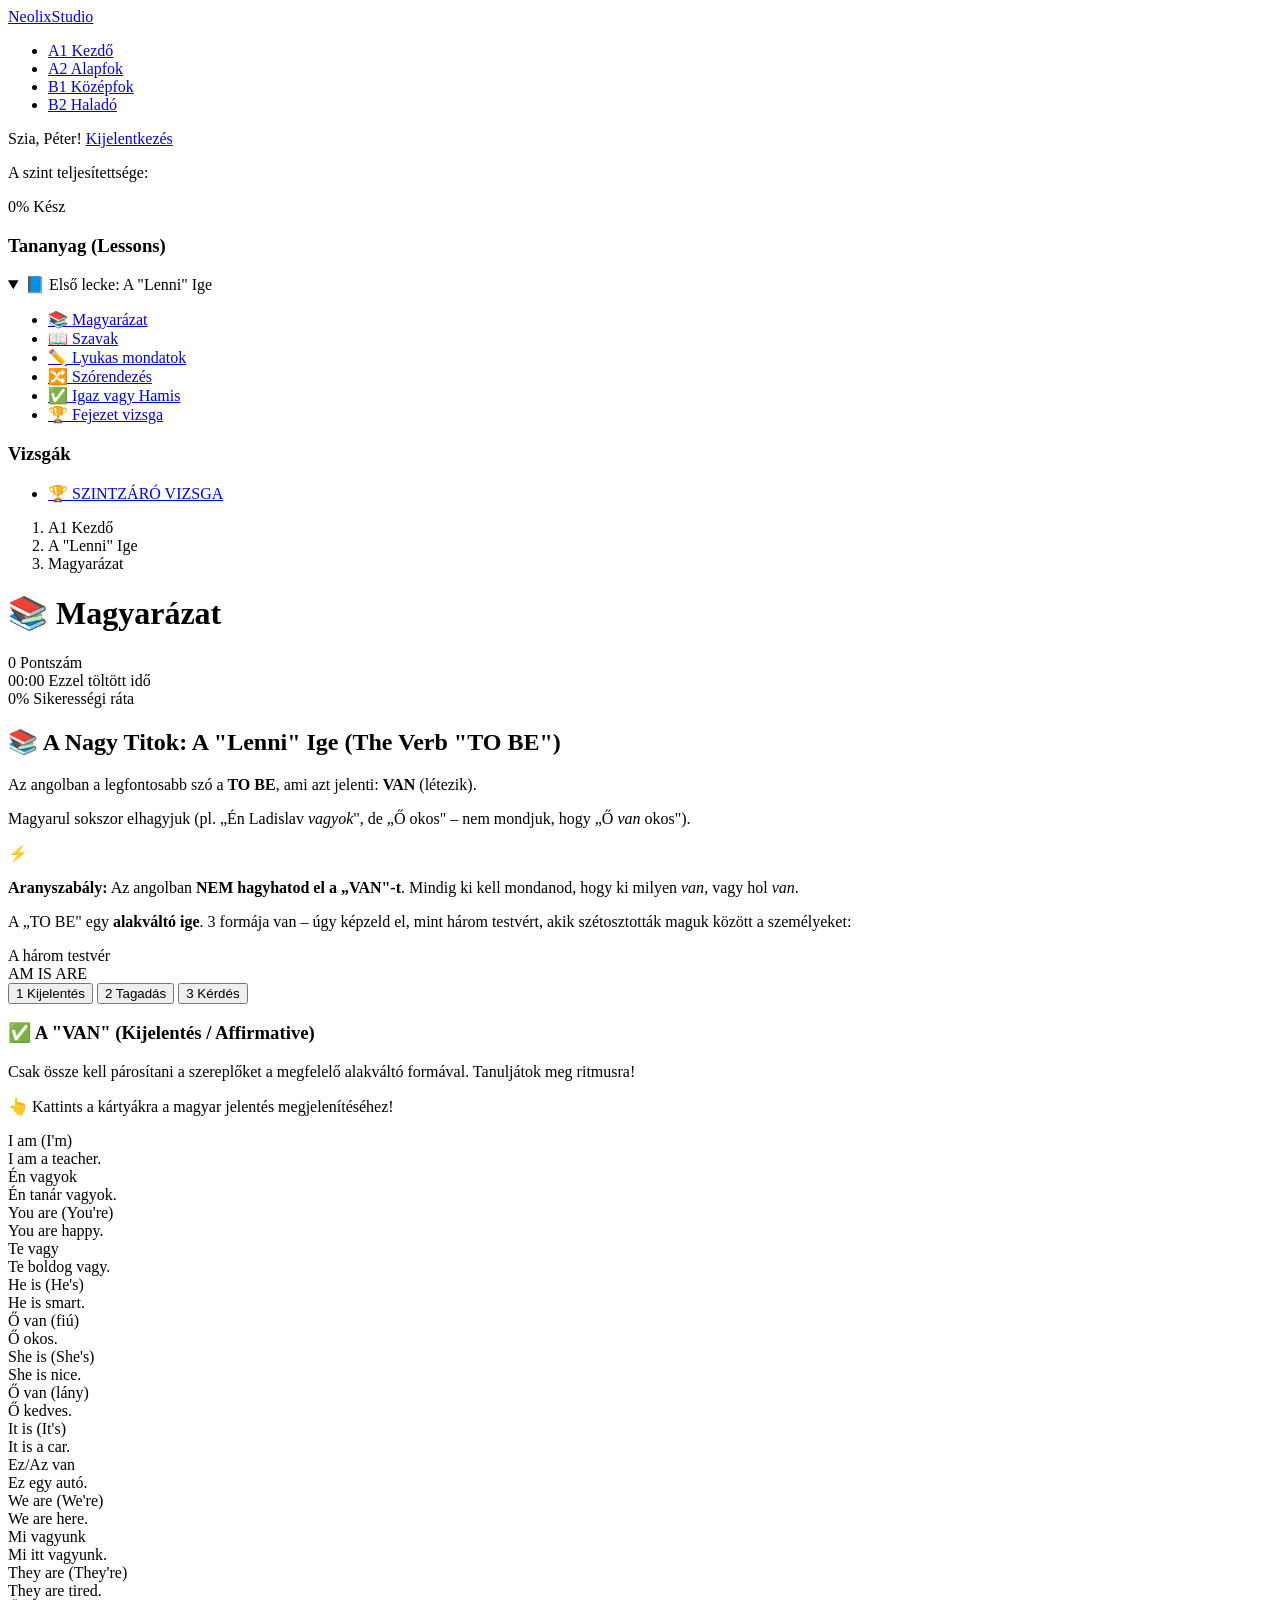
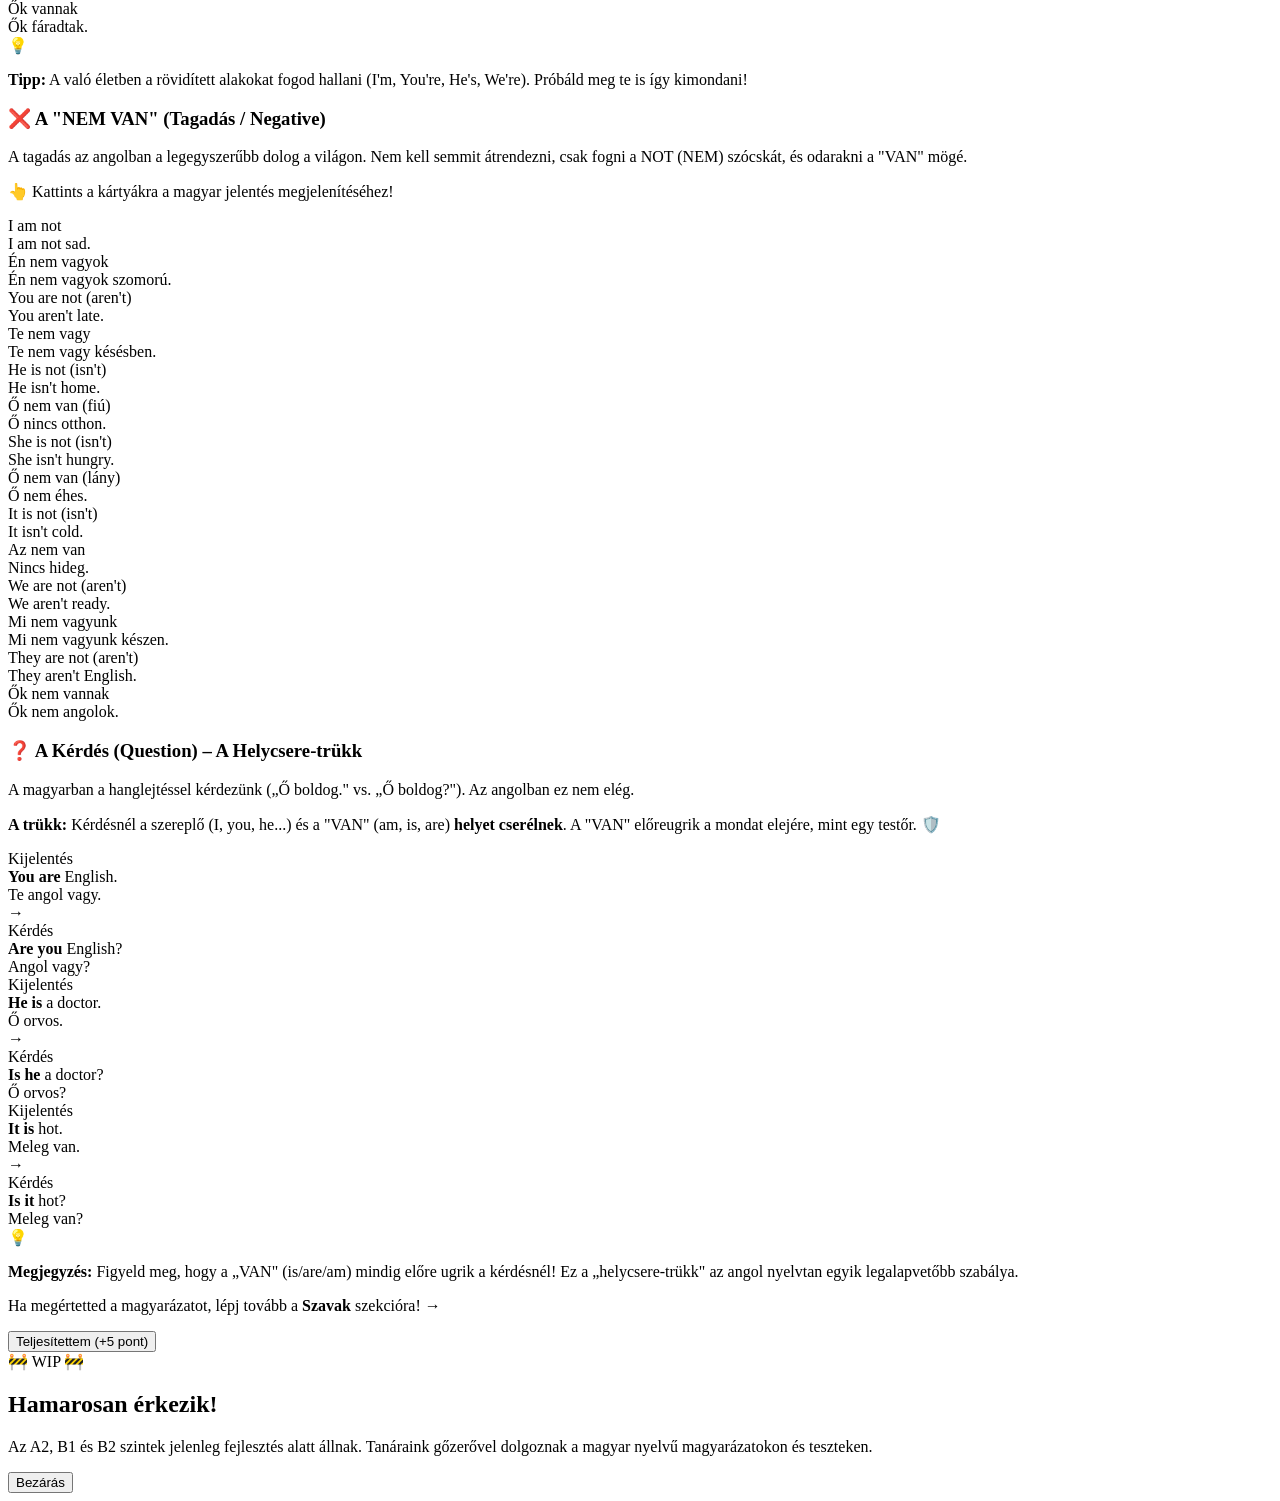
==== dashboard.html @ 7765092d "feat: decouple exercises to JSON files, update word order sentences, and add punctuation-resilient g" ====
<!DOCTYPE html>
<html lang="hu">
<head>
    <meta charset="UTF-8">
    <meta name="viewport" content="width=device-width, initial-scale=1.0">
    <title>Tanuló Felület - Online Angol Iskola</title>
    <link rel="stylesheet" href="css/main.css?v=1.0.4">
    <link rel="stylesheet" href="css/dashboard.css?v=1.0.4">
</head>
<body>

    <!-- 1. GLOBAL STATIC HORIZONTAL TOP NAVBAR -->
    <header class="site-header">
        <div class="header-container">
            <a href="index.html" class="logo" aria-label="Vissza a főoldalra">
                <span class="logo-text">NeolixStudio</span>
            </a>
            
            <nav class="main-nav" aria-label="Szintválasztó navigáció">
                <ul class="nav-list">
                    <li><a href="#" class="nav-link" id="nav-a1">A1 Kezdő</a></li>
                    <li><a href="#" class="nav-link" id="nav-a2">A2 Alapfok</a></li>
                    <li><a href="#" class="nav-link" id="nav-b1">B1 Középfok</a></li>
                    <li><a href="#" class="nav-link" id="nav-b2">B2 Haladó</a></li>
                </ul>
            </nav>

            <div class="header-actions">
                <span class="user-welcome">Szia, Péter!</span>
                <a href="index.html" class="btn btn-logout">Kijelentkezés</a>
            </div>
        </div>
    </header>

    <!-- 2. MAIN LAYOUT GRID FRAMEWORK -->
    <div class="dashboard-container">
        
        <!-- A. SIDE PANEL COLUMN -->
        <aside class="dashboard-sidebar" aria-label="Tananyag menü">
            
            <!-- Live Progress Widget Container -->
            <div class="sidebar-progress-card">
                <p class="progress-label">A szint teljesítettsége:</p>
                <div class="progress-bar-container">
                    <div class="progress-bar-fill" style="width: 0%;"></div>
                </div>
                <span class="progress-percentage">0% Kész</span>
            </div>

            <!-- Navigation Links Wrapper -->
            <nav class="sidebar-nav">
                <!-- Group 1: Course Accordion -->
                <div class="nav-group">
                    <h3 class="group-title">Tananyag (Lessons)</h3>
                    
                    <!-- Accordion Course Item using native <details> -->
                    <details class="course-accordion" data-level="A1" data-section="ToBe" open>
                        <summary class="course-accordion-header">
                            <span class="accordion-icon">📘</span>
                            <span class="accordion-title">Első lecke: A "Lenni" Ige</span>
                            <span class="accordion-chevron"></span>
                        </summary>
                        <ul class="subsection-list">
                            <li>
                                <a href="#" class="subsection-link active" data-subsection="explanation">
                                    <span class="subsection-icon">📚</span> Magyarázat
                                </a>
                            </li>
                            <li>
                                <a href="#" class="subsection-link" data-subsection="words">
                                    <span class="subsection-icon">📖</span> Szavak
                                </a>
                            </li>
                            <li>
                                <a href="#" class="subsection-link" data-subsection="fillBlanks">
                                    <span class="subsection-icon">✏️</span> Lyukas mondatok
                                </a>
                            </li>
                            <li>
                                <a href="#" class="subsection-link" data-subsection="wordOrder">
                                    <span class="subsection-icon">🔀</span> Szórendezés
                                </a>
                            </li>
                            <li>
                                <a href="#" class="subsection-link" data-subsection="trueFalse">
                                    <span class="subsection-icon">✅</span> Igaz vagy Hamis
                                </a>
                            </li>
                            <li>
                                <a href="#" class="subsection-link subsection-exam" data-subsection="sectionExam">
                                    <span class="subsection-icon">🏆</span> Fejezet vizsga
                                </a>
                            </li>
                        </ul>
                    </details>
                </div>

                <!-- Group 2: Final Evaluations -->
                <div class="nav-group exam-group">
                    <h3 class="group-title">Vizsgák</h3>
                    <ul>
                        <li>
                            <a href="#" class="sidebar-link final-exam-link">
                                <span class="status-icon">🏆</span> SZINTZÁRÓ VIZSGA
                            </a>
                        </li>
                    </ul>
                </div>
            </nav>
        </aside>

        <!-- B. MAIN DISPLAY VIEWPORT -->
        <main class="dashboard-content">
            
            <!-- Tracking Breadcrumb Navigation -->
            <header class="content-context-header">
                <nav aria-label="Breadcrumb">
                    <ol class="breadcrumb-list">
                        <li>A1 Kezdő</li>
                        <li>Nyelvtan</li>
                        <li aria-current="page">Verb To Be</li>
                    </ol>
                </nav>
                <h1 class="current-topic-title">Töltés...</h1>
            </header>

            <!-- Metrics Counter Strip -->
            <section class="metrics-grid" aria-label="Statisztikák">
                <div class="metric-card">
                    <span class="metric-value" id="points-counter">0</span>
                    <span class="metric-title">Pontszám</span>
                </div>
                <div class="metric-card">
                    <span class="metric-value">00:00</span>
                    <span class="metric-title">Ezzel töltött idő</span>
                </div>
                <div class="metric-card">
                    <span class="metric-value">0%</span>
                    <span class="metric-title">Sikerességi ráta</span>
                </div>
            </section>

            <!-- DYNAMIC TARGET CONTAINER (Where Javascript drops lessons/quizzes) -->
            <section class="workspace-area" id="workspace">
                <!-- Javascript will wipe this completely out and load content dynamically -->
            </section>

        </main>
    </div>

    <!-- ANIMATED WIP MODAL OVERLAY BOX FOR DASHBOARD -->
    <div id="wip-modal" class="modal-overlay" aria-hidden="true">
        <div class="modal-content glass-panel">
            <div class="wip-badge">🚧 WIP 🚧</div>
            <h2>Hamarosan érkezik!</h2>
            <p>Az A2, B1 és B2 szintek jelenleg fejlesztés alatt állnak. Tanáraink gőzerővel dolgoznak a magyar nyelvű magyarázatokon és teszteken.</p>
            <button id="close-wip-btn" class="btn-close-modal">Bezárás</button>
        </div>
    </div>

    <!-- Script assets -->
    <script src="js/data.js?v=1.0.4"></script>
    <script src="js/dashboard.js?v=1.0.4"></script>
</body>
</html>
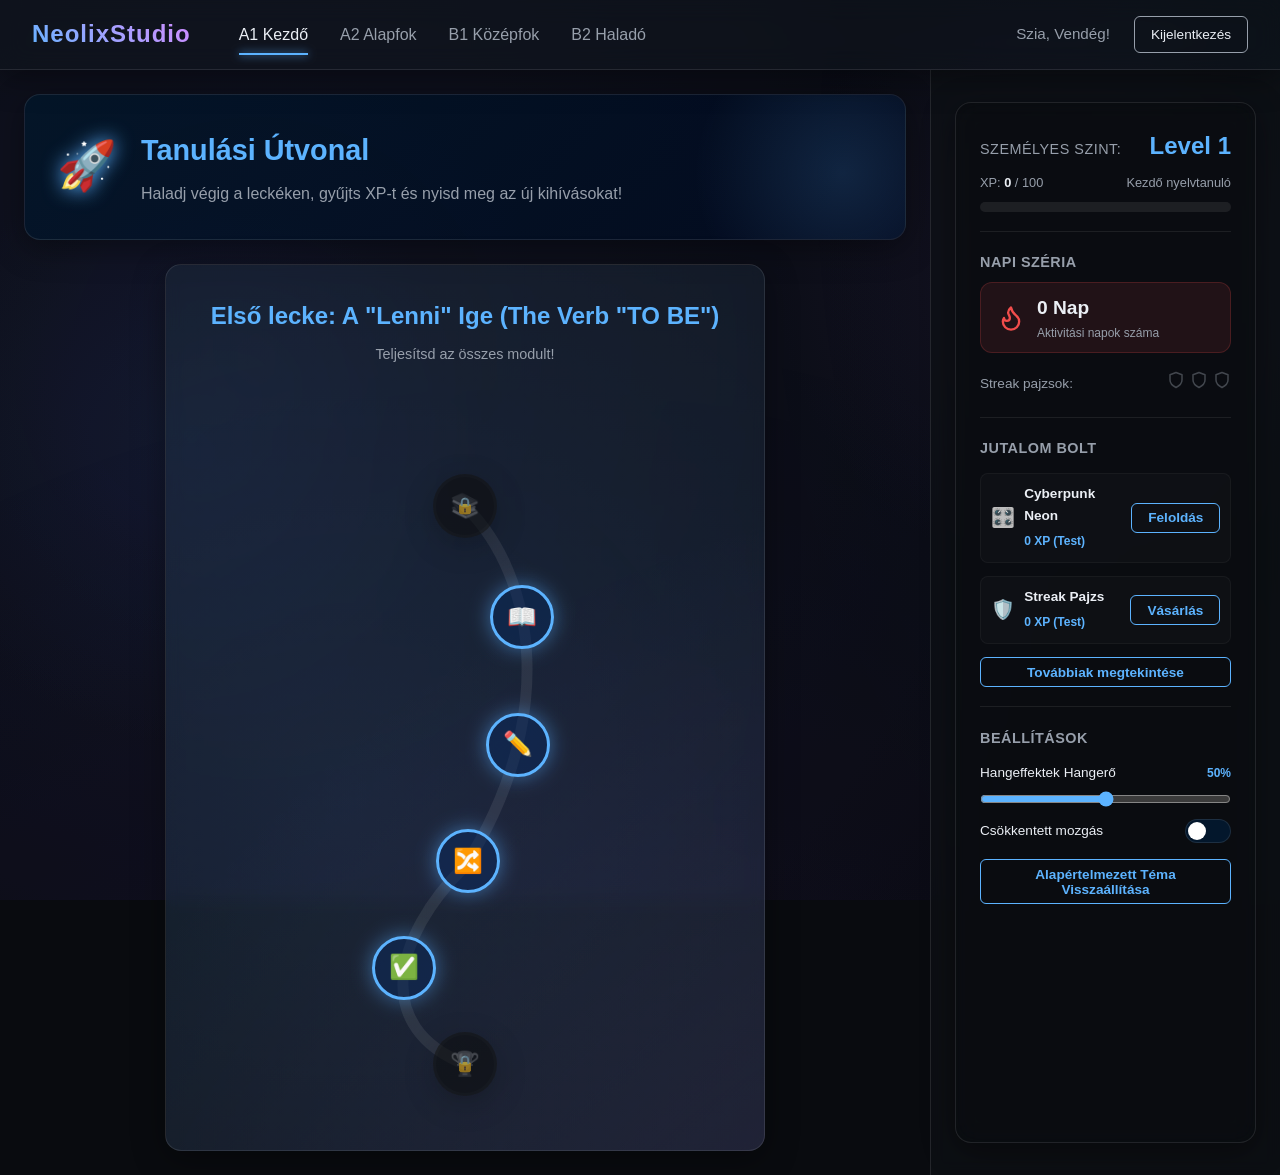
==== commit 21644da4: "feat: Add Lesson 2 ToHave data, improve dynamic exam logic and fix bugs" ====
--- a/dashboard.html
+++ b/dashboard.html
@@ -4,8 +4,8 @@
     <meta charset="UTF-8">
     <meta name="viewport" content="width=device-width, initial-scale=1.0">
     <title>Tanuló Felület - Online Angol Iskola</title>
-    <link rel="stylesheet" href="css/main.css?v=1.0.4">
-    <link rel="stylesheet" href="css/dashboard.css?v=1.0.4">
+    <link rel="stylesheet" href="css/main.css?v=1.0.9">
+    <link rel="stylesheet" href="css/dashboard.css?v=1.0.9">
 </head>
 <body>
 
@@ -16,18 +16,28 @@
                 <span class="logo-text">NeolixStudio</span>
             </a>
             
-            <nav class="main-nav" aria-label="Szintválasztó navigáció">
-                <ul class="nav-list">
-                    <li><a href="#" class="nav-link" id="nav-a1">A1 Kezdő</a></li>
-                    <li><a href="#" class="nav-link" id="nav-a2">A2 Alapfok</a></li>
-                    <li><a href="#" class="nav-link" id="nav-b1">B1 Középfok</a></li>
-                    <li><a href="#" class="nav-link" id="nav-b2">B2 Haladó</a></li>
-                </ul>
-            </nav>
-
-            <div class="header-actions">
-                <span class="user-welcome">Szia, Péter!</span>
-                <a href="index.html" class="btn btn-logout">Kijelentkezés</a>
+            <!-- Hamburger Menu Toggle -->
+            <button class="mobile-menu-toggle" id="mobile-menu-toggle" aria-label="Menü megnyitása" aria-expanded="false">
+                <span class="hamburger-line"></span>
+                <span class="hamburger-line"></span>
+                <span class="hamburger-line"></span>
+            </button>
+
+            <!-- Nav Drawer Wrapper -->
+            <div class="nav-drawer" id="nav-drawer">
+                <nav class="main-nav" aria-label="Szintválasztó navigáció">
+                    <ul class="nav-list">
+                        <li><a href="#" class="nav-link" id="nav-a1">A1 Kezdő</a></li>
+                        <li><a href="#" class="nav-link" id="nav-a2">A2 Alapfok</a></li>
+                        <li><a href="#" class="nav-link" id="nav-b1">B1 Középfok</a></li>
+                        <li><a href="#" class="nav-link" id="nav-b2">B2 Haladó</a></li>
+                    </ul>
+                </nav>
+
+                <div class="header-actions">
+                    <span class="user-welcome" id="user-profile-btn" role="button" tabindex="0" title="Profil megtekintése">Szia, Vendég!</span>
+                    <a href="index.html" class="btn btn-logout">Kijelentkezés</a>
+                </div>
             </div>
         </div>
     </header>
@@ -35,83 +45,49 @@
     <!-- 2. MAIN LAYOUT GRID FRAMEWORK -->
     <div class="dashboard-container">
         
-        <!-- A. SIDE PANEL COLUMN -->
-        <aside class="dashboard-sidebar" aria-label="Tananyag menü">
-            
-            <!-- Live Progress Widget Container -->
-            <div class="sidebar-progress-card">
-                <p class="progress-label">A szint teljesítettsége:</p>
-                <div class="progress-bar-container">
-                    <div class="progress-bar-fill" style="width: 0%;"></div>
-                </div>
-                <span class="progress-percentage">0% Kész</span>
-            </div>
-
-            <!-- Navigation Links Wrapper -->
-            <nav class="sidebar-nav">
-                <!-- Group 1: Course Accordion -->
-                <div class="nav-group">
-                    <h3 class="group-title">Tananyag (Lessons)</h3>
-                    
-                    <!-- Accordion Course Item using native <details> -->
-                    <details class="course-accordion" data-level="A1" data-section="ToBe" open>
-                        <summary class="course-accordion-header">
-                            <span class="accordion-icon">📘</span>
-                            <span class="accordion-title">Első lecke: A "Lenni" Ige</span>
-                            <span class="accordion-chevron"></span>
-                        </summary>
-                        <ul class="subsection-list">
-                            <li>
-                                <a href="#" class="subsection-link active" data-subsection="explanation">
-                                    <span class="subsection-icon">📚</span> Magyarázat
-                                </a>
-                            </li>
-                            <li>
-                                <a href="#" class="subsection-link" data-subsection="words">
-                                    <span class="subsection-icon">📖</span> Szavak
-                                </a>
-                            </li>
-                            <li>
-                                <a href="#" class="subsection-link" data-subsection="fillBlanks">
-                                    <span class="subsection-icon">✏️</span> Lyukas mondatok
-                                </a>
-                            </li>
-                            <li>
-                                <a href="#" class="subsection-link" data-subsection="wordOrder">
-                                    <span class="subsection-icon">🔀</span> Szórendezés
-                                </a>
-                            </li>
-                            <li>
-                                <a href="#" class="subsection-link" data-subsection="trueFalse">
-                                    <span class="subsection-icon">✅</span> Igaz vagy Hamis
-                                </a>
-                            </li>
-                            <li>
-                                <a href="#" class="subsection-link subsection-exam" data-subsection="sectionExam">
-                                    <span class="subsection-icon">🏆</span> Fejezet vizsga
-                                </a>
-                            </li>
-                        </ul>
-                    </details>
-                </div>
-
-                <!-- Group 2: Final Evaluations -->
-                <div class="nav-group exam-group">
-                    <h3 class="group-title">Vizsgák</h3>
-                    <ul>
-                        <li>
-                            <a href="#" class="sidebar-link final-exam-link">
-                                <span class="status-icon">🏆</span> SZINTZÁRÓ VIZSGA
-                            </a>
-                        </li>
-                    </ul>
-                </div>
-            </nav>
-        </aside>
+        
+        <!-- MAIN DISPLAY VIEWPORT & SLIDER -->
+        <div class="main-slider-wrapper" id="main-slider">
+            
+            <!-- VIEW 1: ROADMAP MAP -->
+            <div class="roadmap-view-panel" id="roadmap-panel">
+                <div class="roadmap-hero-header" style="margin: 1.5rem 1.5rem 0 1.5rem;">
+                    <div class="hero-icon">🚀</div>
+                    <div class="hero-text">
+                        <h1>Tanulási Útvonal</h1>
+                        <p>Haladj végig a leckéken, gyűjts XP-t és nyisd meg az új kihívásokat!</p>
+                    </div>
+                </div>
+                <!-- Dynamic roadmap container where JS will inject SVG path and nodes -->
+                <div id="main-roadmap-container" class="main-roadmap-container" style="padding: 1.5rem;">
+                    <!-- Loaded via JS -->
+                </div>
+            </div>
+
+            
+            <!-- VIEW 2: WORKSPACE (Exercises) -->
+            <div class="workspace-view-panel" id="workspace-panel">
+                <button class="btn btn-secondary" onclick="closeWorkspace()" style="margin: 1.5rem 1.5rem 0 1.5rem; padding: 0.8rem 1.5rem; border-radius: 12px; font-weight: bold; font-size: 1rem; border: 1px solid var(--color-accent-in);">
+                    ← Vissza a térképhez
+                </button>
+
+
 
         <!-- B. MAIN DISPLAY VIEWPORT -->
         <main class="dashboard-content">
             
+            <!-- HERO RESUME CTA -->
+            <div class="resume-cta-card">
+                <div>
+                    <div class="resume-cta-header">Következő lecke</div>
+                    <div class="resume-cta-title">A1 - A "Lenni" Ige</div>
+                </div>
+                <a href="#" class="resume-cta-action" id="btn-resume-lesson">
+                    <span>Folytatás</span>
+                    <span style="font-size: 1.2rem;">→</span>
+                </a>
+            </div>
+
             <!-- Tracking Breadcrumb Navigation -->
             <header class="content-context-header">
                 <nav aria-label="Breadcrumb">
@@ -126,16 +102,13 @@
 
             <!-- Metrics Counter Strip -->
             <section class="metrics-grid" aria-label="Statisztikák">
+                
                 <div class="metric-card">
-                    <span class="metric-value" id="points-counter">0</span>
-                    <span class="metric-title">Pontszám</span>
+                    <span class="metric-value" id="timer-display">00:00</span>
+                    <span class="metric-title">Ezzel töltött idő</span>
                 </div>
                 <div class="metric-card">
-                    <span class="metric-value">00:00</span>
-                    <span class="metric-title">Ezzel töltött idő</span>
-                </div>
-                <div class="metric-card">
-                    <span class="metric-value">0%</span>
+                    <span class="metric-value" id="success-rate-display">0%</span>
                     <span class="metric-title">Sikerességi ráta</span>
                 </div>
             </section>
@@ -145,8 +118,139 @@
                 <!-- Javascript will wipe this completely out and load content dynamically -->
             </section>
 
-        </main>
-    </div>
+        
+                </main>
+            </div>
+        </div>
+
+    
+        <!-- C. STATS & CONTROL PANEL RIGHT SIDEBAR -->
+        <aside class="dashboard-right-sidebar" aria-label="Statisztikák és Beállítások panel">
+            <div class="proto-card" style="padding: 1.5rem; height: 100%; overflow-y: auto;">
+                <button class="mobile-close-stats-btn" onclick="toggleMobileStatsDrawer(false)">✕ Bezárás</button>
+                <!-- XP és Szint progresszió -->
+                <div class="stats-widget">
+                    <div style="display: flex; justify-content: space-between; align-items: baseline;">
+                        <span style="font-size: 0.9rem; color: var(--color-text-muted); text-transform: uppercase; letter-spacing: 0.5px;">Személyes Szint:</span>
+                        <span id="level-display" style="font-size: 1.5rem; font-weight: bold; color: var(--color-accent-in);">Level 1</span>
+                    </div>
+                    <div style="display: flex; justify-content: space-between; margin-top: 0.5rem; font-size: 0.8rem; color: var(--color-text-muted);">
+                        <span>XP: <strong id="xp-display" style="color: var(--color-text-main);">0</strong> / <span id="xp-max">100</span></span>
+                        <span id="xp-tier-label">Kezdő nyelvtanuló</span>
+                    </div>
+                    <div class="xp-level-bar" style="width: 100%; height: 10px; border-radius: 5px; background: rgba(255,255,255,0.08); position: relative; overflow: hidden; margin-top: 0.5rem;">
+                        <div class="xp-level-fill" id="xp-fill-bar" style="height: 100%; width: 0%; background: linear-gradient(90deg, var(--color-accent-in), var(--color-accent-on)); transition: width 0.5s ease;"></div>
+                    </div>
+                </div>
+
+                <hr style="border: 0; border-top: 1px solid rgba(255,255,255,0.08); margin: 1.2rem 0;">
+
+                <!-- Active Streak fire widget -->
+                <div class="stats-widget">
+                    <h3 style="font-size: 0.9rem; color: var(--color-text-muted); text-transform: uppercase; letter-spacing: 0.5px; margin-bottom: 0.5rem;">Napi Széria</h3>
+                    <div class="streak-fire-widget" style="display: flex; align-items: center; gap: 0.75rem; background: oklch(0.65 0.2 25 / 0.1); border: 1px solid oklch(0.65 0.2 25 / 0.2); border-radius: 12px; padding: 0.6rem 1rem; margin-bottom: 0.5rem;">
+                        <svg class="streak-fire" width="28" height="28" fill="none" stroke="oklch(0.65 0.2 25)" stroke-width="2" stroke-linecap="round" stroke-linejoin="round" viewBox="0 0 24 24"><path d="M8.5 14.5A2.5 2.5 0 0 0 11 12c0-1.38-.5-2-1-3-1.072-2.143-.224-4.054 2-6 .5 2.5 2 4.9 4 6.5 2 1.6 3 3.5 3 5.5a7 7 0 1 1-14 0c0-1.153.433-2.294 1-3a2.5 2.5 0 0 0 2.5 2.5z"></path></svg>
+                        <div>
+                            <div style="font-weight: bold; font-size: 1.2rem;"><span id="streak-counter">0</span> Nap</div>
+                            <div style="font-size: 0.75rem; color: var(--color-text-muted);">Aktivitási napok száma</div>
+                        </div>
+                    </div>
+                    
+                    <div style="display: flex; justify-content: space-between; align-items: center; margin-top: 0.5rem;">
+                        <span style="font-size: 0.85rem; color: var(--color-text-muted);">Streak pajzsok:</span>
+                        <div class="shields-list" style="display: flex; gap: 0.3rem;">
+                            <span id="shield-1" class="shield-icon" style="font-size: 1.1rem; color: var(--color-text-muted); opacity: 0.4; transition: all 0.3s;"><svg width="18" height="18" fill="none" stroke="currentColor" stroke-width="2" stroke-linecap="round" stroke-linejoin="round" viewBox="0 0 24 24"><path d="M12 22s8-4 8-10V5l-8-3-8 3v7c0 6 8 10 8 10z"></path></svg></span>
+                            <span id="shield-2" class="shield-icon" style="font-size: 1.1rem; color: var(--color-text-muted); opacity: 0.4; transition: all 0.3s;"><svg width="18" height="18" fill="none" stroke="currentColor" stroke-width="2" stroke-linecap="round" stroke-linejoin="round" viewBox="0 0 24 24"><path d="M12 22s8-4 8-10V5l-8-3-8 3v7c0 6 8 10 8 10z"></path></svg></span>
+                            <span id="shield-3" class="shield-icon" style="font-size: 1.1rem; color: var(--color-text-muted); opacity: 0.4; transition: all 0.3s;"><svg width="18" height="18" fill="none" stroke="currentColor" stroke-width="2" stroke-linecap="round" stroke-linejoin="round" viewBox="0 0 24 24"><path d="M12 22s8-4 8-10V5l-8-3-8 3v7c0 6 8 10 8 10z"></path></svg></span>
+                        </div>
+                    </div>
+                </div>
+
+                <hr style="border: 0; border-top: 1px solid rgba(255,255,255,0.08); margin: 1.2rem 0;">
+
+                <!-- Unlocks és Shop -->
+                <div class="stats-widget">
+                    <h3 style="font-size: 0.9rem; color: var(--color-text-muted); text-transform: uppercase; letter-spacing: 0.5px; margin-bottom: 0.8rem;">Jutalom Bolt</h3>
+                    <div class="shop-grid" style="display: flex; flex-direction: column; gap: 0.8rem;">
+                        
+                        <!-- Top 2 Items only, rest in Modal -->
+                        <!-- Cyberpunk Theme -->
+                        <div class="shop-item" style="display: flex; align-items: center; justify-content: space-between; padding: 0.6rem; border-radius: 8px; background: rgba(255, 255, 255, 0.02); border: 1px solid rgba(255, 255, 255, 0.04);">
+                            <div style="display: flex; align-items: center; gap: 0.6rem;">
+                                <span style="font-size: 1.2rem;">🎛️</span>
+                                <div>
+                                    <div style="font-size: 0.85rem; font-weight: 600;">Cyberpunk Neon</div>
+                                    <span style="font-size: 0.75rem; color: var(--color-accent-in); font-weight: bold;">0 XP (Test)</span>
+                                </div>
+                            </div>
+                            <button class="btn btn-secondary" onclick="unlockShopItem('cyberpunk', 0, this)">Feloldás</button>
+                        </div>
+                        
+                        <!-- Streak Shield purchase -->
+                        <div class="shop-item" style="display: flex; align-items: center; justify-content: space-between; padding: 0.6rem; border-radius: 8px; background: rgba(255, 255, 255, 0.02); border: 1px solid rgba(255, 255, 255, 0.04);">
+                            <div style="display: flex; align-items: center; gap: 0.6rem;">
+                                <span style="font-size: 1.2rem;">🛡️</span>
+                                <div>
+                                    <div style="font-size: 0.85rem; font-weight: 600;">Streak Pajzs</div>
+                                    <span style="font-size: 0.75rem; color: var(--color-accent-in); font-weight: bold;">0 XP (Test)</span>
+                                </div>
+                            </div>
+                            <button class="btn btn-secondary" onclick="buyStreakShield(0, this)">Vásárlás</button>
+                        </div>
+                        
+                        <!-- Open Shop Modal Button -->
+                        <button class="btn btn-secondary" onclick="openShopModal()" style="width: 100%; justify-content: center; font-size: 0.85rem;">Továbbiak megtekintése</button>
+                    </div>
+                </div>
+
+                <hr style="border: 0; border-top: 1px solid rgba(255,255,255,0.08); margin: 1.2rem 0;">
+
+                <!-- Settings / Accessibility -->
+                <div class="stats-widget">
+                    <h3 style="font-size: 0.9rem; color: var(--color-text-muted); text-transform: uppercase; letter-spacing: 0.5px; margin-bottom: 0.8rem;">Beállítások</h3>
+                    
+                    <div style="display: flex; flex-direction: column; margin-bottom: 0.8rem;">
+                        <div style="display: flex; justify-content: space-between; align-items: center; margin-bottom: 0.4rem;">
+                            <span style="font-size: 0.85rem; font-weight: 500;">Hangeffektek Hangerő</span>
+                            <span id="sound-val-display" style="font-size: 0.75rem; color: var(--color-accent-in); font-weight: bold;">50%</span>
+                        </div>
+                        <input type="range" id="sound-slider" min="0" max="1" step="0.1" value="0.5" oninput="updateVolume(this.value)" style="width: 100%; accent-color: var(--color-accent-in);">
+                    </div>
+                    
+                    <div style="display: flex; align-items: center; justify-content: space-between;">
+                        <span style="font-size: 0.85rem;">Csökkentett mozgás</span>
+                        <label class="switch">
+                            <input type="checkbox" id="reduced-motion-toggle" onchange="toggleReducedMotion(this.checked)">
+                            <span class="slider round"></span>
+                        </label>
+                    </div>
+                    
+                    <button class="btn btn-secondary" onclick="activateTheme('default')" style="width: 100%; justify-content: center; font-size: 0.85rem; margin-top: 1rem;">Alapértelmezett Téma Visszaállítása</button>
+                </div>
+            </div>
+        </aside>
+
+    </div>
+
+    <!-- MOBILE BOTTOM NAVIGATION BAR -->
+    <nav class="mobile-bottom-bar" aria-label="Mobil navigáció">
+        <a href="#" class="bottom-nav-item active" id="mobile-nav-home" onclick="closeWorkspace(); toggleMobileStatsDrawer(false); return false;">
+            <span class="bottom-nav-icon">🏠</span>
+            <span>Tananyag</span>
+        </a>
+        <a href="#" class="bottom-nav-item" id="mobile-nav-quests" onclick="openQuestsModal(); return false;">
+            <span class="bottom-nav-icon">🎯</span>
+            <span>Küldetések</span>
+        </a>
+        <a href="#" class="bottom-nav-item" id="mobile-nav-stats" onclick="toggleMobileStatsDrawer(); return false;">
+            <span class="bottom-nav-icon">📊</span>
+            <span>Statisztika</span>
+        </a>
+        <a href="#" class="bottom-nav-item" id="mobile-nav-profile" onclick="document.getElementById('profile-modal').classList.add('is-active'); return false;">
+            <span class="bottom-nav-icon">👤</span>
+            <span>Profil</span>
+        </a>
+    </nav>
 
     <!-- ANIMATED WIP MODAL OVERLAY BOX FOR DASHBOARD -->
     <div id="wip-modal" class="modal-overlay" aria-hidden="true">
@@ -158,8 +262,120 @@
         </div>
     </div>
 
+    <!-- EXAM LOCKED WARNING MODAL -->
+    <div id="locked-modal" class="modal-overlay" aria-hidden="true">
+        <div class="modal-content glass-panel">
+            <div class="wip-badge" style="background: oklch(0.65 0.2 25 / 0.2); border-color: var(--color-error); color: var(--color-error);">🔒 ZÁROLVA</div>
+            <h2>Vizsga zárolva!</h2>
+            <p>A fejezet vizsga megkezdéséhez előbb teljesítened kell az összes megelőző feladatot (Magyarázat, Szavak, Lyukas mondatok, Szórendezés, Igaz vagy Hamis).</p>
+            <button id="close-locked-btn" class="btn-close-modal">Bezárás</button>
+        </div>
+    </div>
+
+    <!-- PAYWALL MODAL -->
+    <div id="paywall-modal" class="modal-overlay" aria-hidden="true">
+        <div class="modal-content glass-panel" style="text-align: center; max-width: 450px;">
+            <div class="wip-badge" style="background: oklch(0.65 0.2 25 / 0.2); border-color: var(--color-accent-in); color: var(--color-accent-in);">🌟 PRÉMIUM TARTALOM</div>
+            <h2 style="margin-top: 1rem;">Vendég limit elérve</h2>
+            <p style="color: var(--color-text-muted); margin-bottom: 1.5rem;">Vendégként csak a bevezető tartalmak és alapvető gyakorlatok érhetők el. Hozz létre egy ingyenes fiókot a béta időszak alatt, mentsd el a haladásod és férj hozzá a teljes magyarázatokhoz és vizsgákhoz!</p>
+            <button type="button" id="btn-paywall-register" style="width: 100%; margin-bottom: 1rem; padding: 0.75rem; border-radius: 8px; font-weight: 600; cursor: pointer; border: 1px solid var(--color-accent-in); background: transparent; color: var(--color-accent-in); transition: all 0.2s;">Regisztráció ingyenesen</button>
+            <button id="close-paywall-btn" class="btn-close-modal" style="width: 100%; margin-bottom: 0;">Mégsem</button>
+        </div>
+    </div>
+
+    <!-- PROFILE MODAL -->
+    <div id="profile-modal" class="modal-overlay" aria-hidden="true">
+        <div class="modal-content glass-panel profile-glass-panel">
+            <button id="close-profile-btn" class="btn-close-icon" aria-label="Bezárás">✕</button>
+            <h2 class="profile-title">👤 Profilom</h2>
+            
+            <div class="profile-layout">
+                <!-- Left Side: Account & Password -->
+                <div class="profile-settings-section">
+                    <h3>Fiók Információk</h3>
+                    <div class="profile-info-block">
+                        <p><strong>Felhasználónév:</strong> <span id="profile-username-display">Betöltés...</span></p>
+                        <p><strong>Email:</strong> <span id="profile-email-display">Betöltés...</span></p>
+                        <p style="margin-top: 1rem; padding-top: 1rem; border-top: 1px solid oklch(1 0 0 / 0.1); display: flex; align-items: center; gap: 0.5rem;">
+                            <strong>Előfizetés:</strong> 
+                            <span id="profile-subscription-display" style="padding: 0.2rem 0.6rem; border-radius: 12px; font-size: 0.85rem; font-weight: 600;">Betöltés...</span>
+                        </p>
+                    </div>
+
+                    <h3 class="mt-4">Jelszó megváltoztatása</h3>
+                    <form id="password-change-form" class="password-form">
+                        <div class="input-group">
+                            <label for="current-password">Jelenlegi jelszó</label>
+                            <input type="password" id="current-password" required>
+                        </div>
+                        <div class="input-group">
+                            <label for="new-password">Új jelszó 
+                                <div class="tooltip-container" onclick="event.preventDefault();">
+                                    <span class="info-tooltip" tabindex="0">ⓘ</span>
+                                    <div class="custom-tooltip">Minimum 8, maximum 16 karakter. Tartalmaznia kell: kisbetűt, nagybetűt, számot és speciális karaktert.</div>
+                                </div>
+                            </label>
+                            <input type="password" id="new-password" required>
+                            <div id="password-error-msg" class="error-msg"></div>
+                        </div>
+                        <div class="input-group">
+                            <label for="repeat-password">Új jelszó megerősítése</label>
+                            <input type="password" id="repeat-password" required>
+                        </div>
+                        <button type="submit" class="btn btn-primary" id="btn-change-password">Mentés</button>
+                        <div id="password-success-msg" class="success-msg"></div>
+                    </form>
+
+                    <div id="guest-registration-prompt" style="display: none; margin-top: 1rem; padding-top: 1rem; border-top: 1px solid oklch(1 0 0 / 0.1);">
+                        <h3 style="color: var(--color-accent-in);">Mentenéd a haladásod?</h3>
+                        <p style="font-size: 0.9rem; color: var(--color-text-muted); margin-bottom: 1rem;">Hozz létre egy ingyenes fiókot, és az eddig elért XP-t automatikusan áthelyezzük az új fiókodba!</p>
+                        <button type="button" id="btn-guest-register" style="width: 100%; margin-bottom: 1.5rem; padding: 0.75rem; border-radius: 8px; font-weight: 600; cursor: pointer; border: 1px solid var(--color-accent-in); background: transparent; color: var(--color-accent-in); transition: all 0.2s;">Regisztráció a haladás mentéséhez</button>
+                    </div>
+
+                    <div id="guest-data-clear-container" style="display: none; margin-top: 0.5rem; padding-top: 1.5rem; border-top: 1px solid oklch(1 0 0 / 0.1);">
+                        <h3 style="color: var(--color-error);">Vendég Adatok Kezelése</h3>
+                        <p style="font-size: 0.9rem; color: var(--color-text-muted); margin-bottom: 1rem;">Ha újra szeretnéd kezdeni a tanulást, törölheted a jelenlegi vendég munkameneted adatait.</p>
+                        <button type="button" id="btn-clear-guest-data" style="width: 100%; padding: 0.75rem; border-radius: 8px; font-weight: 600; cursor: pointer; border: 1px solid var(--color-error); background: transparent; color: var(--color-error); transition: all 0.2s;">Összes adat törlése és Újrakezdés</button>
+                    </div>
+                </div>
+
+                <!-- Right Side: Dashboard Stats -->
+                <div class="profile-stats-section">
+                    <h3>Tanulmányi Statisztikák</h3>
+                    
+                    <div class="stat-card">
+                        <h4>Megkezdett kurzusok</h4>
+                        <div id="profile-started-courses">
+                            <p class="empty-state-text">Még nem kezdtél el tanfolyamot.</p>
+                        </div>
+                    </div>
+
+                    <div class="stat-card">
+                        <h4>Átlagos idő feladatonként</h4>
+                        <div id="profile-avg-time" class="stat-large-value">-</div>
+                    </div>
+
+                    <div class="stat-card">
+                        <h4>Összesített XP</h4>
+                        <div id="profile-total-points" class="stat-large-value">0</div>
+                    </div>
+                </div>
+            </div>
+        </div>
+    </div>
+
+    <!-- IMAGE LIGHTBOX MODAL -->
+    <div id="image-lightbox" class="modal-overlay" aria-hidden="true" onclick="closeLightbox(event)">
+        <div class="lightbox-content" style="position: relative; max-width: 90vw; max-height: 90vh; display: flex; justify-content: center; align-items: center;" onclick="event.stopPropagation()">
+            <button id="close-lightbox-btn" class="btn-close-icon" aria-label="Bezárás" style="position: absolute; top: -15px; right: -15px; background: oklch(0.2 0.05 250); border: 2px solid oklch(1 0 0 / 0.1); border-radius: 50%; width: 40px; height: 40px; display: flex; justify-content: center; align-items: center; cursor: pointer; color: white; font-size: 1.2rem; box-shadow: 0 4px 15px rgba(0,0,0,0.5);" onclick="closeLightbox(event)">✕</button>
+            <img id="lightbox-img" src="" alt="Nagyított kép" style="max-width: 100%; max-height: 85vh; border-radius: 8px; box-shadow: 0 4px 30px rgba(0,0,0,0.5); object-fit: contain;">
+        </div>
+    </div>
+
     <!-- Script assets -->
-    <script src="js/data.js?v=1.0.4"></script>
-    <script src="js/dashboard.js?v=1.0.4"></script>
+    <script src="js/config.js?v=1.0.9"></script>
+    <script src="js/data.js?v=1.0.9"></script>
+    <script src="js/nav.js?v=1.0.9"></script>
+    <script src="js/dashboard.js?v=1.0.9"></script>
 </body>
 </html>
--- a/css/main.css
+++ b/css/main.css
@@ -0,0 +1,520 @@
+/* ==========================================================================
+   1. FONTS & COLOR SYSTEM SETUP
+   ========================================================================== */
+@import url('https://googleapis.com');
+
+:root {
+    /* Fonts definitions */
+    --font-heading: 'Outfit', sans-serif;
+    --font-body: 'Inter', sans-serif;
+
+    /* OKLCH System Color Palette */
+    --color-bg-base: oklch(0.15 0.01 260);
+    --color-bg-surface: oklch(0.2 0.02 260 / 0.5);
+    --color-text-main: oklch(0.95 0.01 260);
+    --color-text-muted: oklch(0.7 0.02 260);
+    
+    /* Neon Accents */
+    --color-accent-in: oklch(0.75 0.15 250);
+    --color-accent-on: oklch(0.75 0.18 310);
+    --color-accent-at: oklch(0.8 0.18 150);
+    
+    /* Statuses */
+    --color-success: oklch(0.75 0.2 150);
+    --color-error: oklch(0.65 0.2 25);
+
+    /* Animation & Glassmorphism Defaults */
+    --transition-base: 0.3s ease;
+    --glass-border: 1px solid oklch(1 0 0 / 0.1);
+    --glass-shadow: 0 8px 32px 0 rgba(0, 0, 0, 0.37);
+}
+
+/* ==========================================================================
+   2. GLOBAL BODY & RESET LOGIC
+   ========================================================================== */
+*, *::before, *::after {
+    box-sizing: border-box;
+    margin: 0;
+    padding: 0;
+}
+
+body {
+    background-color: var(--color-bg-base);
+    /* Translucent Ambient Background Gradients */
+    background-image: 
+        radial-gradient(circle at 15% 50%, oklch(0.25 0.05 260 / 0.4), transparent 25%),
+        radial-gradient(circle at 85% 30%, oklch(0.25 0.05 310 / 0.4), transparent 25%);
+    background-attachment: fixed;
+    color: var(--color-text-main);
+    font-family: var(--font-body);
+    min-height: 100vh;
+    overflow-x: hidden;
+    line-height: 1.6;
+}
+
+h1, h2, h3, h4, .logo-text {
+    font-family: var(--font-heading);
+    font-weight: 700;
+}
+
+a {
+    color: inherit;
+    text-decoration: none;
+}
+
+/* ==========================================================================
+   3. GLOBAL STATIC TOP HEADER NAVBAR (MOBILE-FIRST)
+   ========================================================================== */
+.site-header {
+    background: var(--color-bg-surface);
+    backdrop-filter: blur(12px);
+    -webkit-backdrop-filter: blur(12px);
+    border-bottom: var(--glass-border);
+    box-shadow: var(--glass-shadow);
+    position: fixed;
+    top: 0;
+    left: 0;
+    width: 100%;
+    height: 70px;
+    z-index: 1000;
+}
+
+.header-container {
+    max-width: 1400px;
+    height: 100%;
+    margin: 0 auto;
+    padding: 0 1.5rem; /* Slightly smaller padding for mobile */
+    display: flex;
+    align-items: center;
+    justify-content: space-between;
+    position: relative; /* Context for drawer if needed */
+}
+
+/* Logo Alignment */
+.logo {
+    display: flex;
+    align-items: center;
+    transition: transform var(--transition-base);
+    z-index: 1001; /* Keep logo above drawer */
+}
+
+.logo:hover {
+    transform: scale(1.02);
+}
+
+.logo-text {
+    font-size: 1.5rem;
+    letter-spacing: 1px;
+    background: linear-gradient(45deg, var(--color-accent-in), var(--color-accent-on));
+    -webkit-background-clip: text;
+    -webkit-text-fill-color: transparent;
+}
+
+/* Hamburger Menu Toggle */
+.mobile-menu-toggle {
+    display: flex;
+    flex-direction: column;
+    justify-content: space-between;
+    width: 30px;
+    height: 21px;
+    background: transparent;
+    border: none;
+    cursor: pointer;
+    z-index: 1001; /* Keep toggle above drawer */
+    padding: 0;
+}
+
+.hamburger-line {
+    width: 100%;
+    height: 3px;
+    background-color: var(--color-text-main);
+    border-radius: 3px;
+    transition: all 0.3s ease-in-out;
+    transform-origin: left center;
+}
+
+/* Hamburger active state */
+.mobile-menu-toggle.is-active .hamburger-line:nth-child(1) {
+    transform: rotate(45deg);
+}
+.mobile-menu-toggle.is-active .hamburger-line:nth-child(2) {
+    opacity: 0;
+    transform: translateX(20px);
+}
+.mobile-menu-toggle.is-active .hamburger-line:nth-child(3) {
+    transform: rotate(-45deg);
+}
+
+/* Nav Drawer (Mobile Default) */
+.nav-drawer {
+    position: fixed;
+    top: 70px;
+    left: 0;
+    width: 100%;
+    background: var(--color-bg-base);
+    border-bottom: var(--glass-border);
+    padding: 2rem;
+    display: flex;
+    flex-direction: column;
+    gap: 2rem;
+    transform: translateY(-150%);
+    opacity: 0;
+    visibility: hidden;
+    transition: transform 0.4s ease-in-out, opacity 0.4s ease-in-out, visibility 0.4s;
+    z-index: 990; /* Below modals (2000), above page */
+    box-shadow: var(--glass-shadow);
+}
+
+.nav-drawer.is-active {
+    transform: translateY(0);
+    opacity: 1;
+    visibility: visible;
+}
+
+/* Navigation List Row */
+.nav-list {
+    display: flex;
+    flex-direction: column;
+    list-style: none;
+    gap: 1.5rem;
+    text-align: center;
+}
+
+.nav-link {
+    font-weight: 500;
+    font-size: 1.2rem;
+    color: var(--color-text-muted);
+    padding: 0.5rem 0;
+    position: relative;
+    transition: color var(--transition-base);
+    display: inline-block;
+}
+
+.nav-link:hover, .nav-link.active {
+    color: var(--color-text-main);
+}
+
+/* Glowing Neon Indicator Line under links */
+.nav-link::after {
+    content: '';
+    position: absolute;
+    bottom: 0;
+    left: 0;
+    width: 0;
+    height: 2px;
+    background: var(--color-accent-in);
+    box-shadow: 0 0 8px var(--color-accent-in);
+    transition: width var(--transition-base);
+}
+
+.nav-link:hover::after, .nav-link.active::after {
+    width: 100%;
+}
+
+/* User Actions Layout */
+.header-actions {
+    display: flex;
+    flex-direction: column;
+    align-items: center;
+    gap: 1.5rem;
+    padding-top: 1rem;
+    border-top: 1px solid oklch(1 0 0 / 0.1);
+}
+
+.user-welcome {
+    font-size: 1.1rem;
+    color: var(--color-text-muted);
+}
+
+.btn-logout {
+    font-size: 1rem;
+    border: 1px solid var(--color-text-muted);
+    padding: 0.6rem 2rem;
+    border-radius: 6px;
+    transition: all var(--transition-base);
+    width: 100%;
+    text-align: center;
+}
+
+.btn-logout:hover {
+    background: var(--color-error);
+    border-color: var(--color-error);
+    color: #000;
+    font-weight: 600;
+    box-shadow: 0 0 12px var(--color-error);
+}
+
+/* DESKTOP VIEWS (>= 768px) */
+@media (min-width: 768px) {
+    .header-container {
+        padding: 0 2rem;
+    }
+
+    /* Hide Hamburger */
+    .mobile-menu-toggle {
+        display: none;
+    }
+
+    /* Reset Drawer to Static Row */
+    .nav-drawer {
+        position: static;
+        flex-direction: row;
+        width: auto;
+        padding: 0;
+        background: transparent;
+        border: none;
+        box-shadow: none;
+        transform: none;
+        opacity: 1;
+        visibility: visible;
+        transition: none;
+        align-items: center;
+        justify-content: space-between;
+        flex-grow: 1;
+        margin-left: 3rem;
+    }
+
+    .nav-list {
+        flex-direction: row;
+        gap: 2rem;
+    }
+
+    .nav-link {
+        font-size: 1rem;
+    }
+
+    .header-actions {
+        flex-direction: row;
+        border-top: none;
+        padding-top: 0;
+        gap: 1.5rem;
+    }
+
+    .user-welcome {
+        font-size: 0.95rem;
+    }
+
+    .btn-logout {
+        font-size: 0.85rem;
+        padding: 0.4rem 1rem;
+        width: auto;
+    }
+}
+
+/* Accessibility Guard: Motion Safeguard */
+@media (prefers-reduced-motion: reduce) {
+    *, *::before, *::after {
+        animation-delay: -1ms !important;
+        animation-duration: -1ms !important;
+        animation-iteration-count: 1 !important;
+        background-attachment: initial !important;
+        scroll-behavior: auto !important;
+        transition-duration: 0s !important;
+    }
+}
+
+/* ==========================================================================
+   WIP MODAL GLASSMORPHISM POPUP ACCENTS
+   ========================================================================== */
+.modal-overlay {
+    position: fixed;
+    top: 0;
+    left: 0;
+    width: 100vw;
+    height: 100vh;
+    background-color: rgba(0, 0, 0, 0.6);
+    backdrop-filter: blur(0px);
+    -webkit-backdrop-filter: blur(0px);
+    display: flex;
+    align-items: center;
+    justify-content: center;
+    z-index: 2000;
+    opacity: 0;
+    pointer-events: none;
+    transition: opacity var(--transition-base), backdrop-filter var(--transition-base);
+    overscroll-behavior: contain;
+}
+
+.modal-overlay.is-active {
+    opacity: 1;
+    pointer-events: auto;
+    backdrop-filter: blur(8px);
+    -webkit-backdrop-filter: blur(8px);
+}
+
+.glass-panel {
+    background: var(--color-bg-surface);
+    border: var(--glass-border);
+    box-shadow: var(--glass-shadow);
+    border-radius: 20px;
+    padding: 1.5rem;
+    text-align: center;
+    width: calc(100% - 32px);
+    max-width: none;
+    max-height: 85dvh;
+    overflow-y: auto;
+    transform: scale(0.8) translateY(20px);
+    transition: transform var(--transition-base);
+}
+
+/* Touch Targets for Mobile */
+.glass-panel input,
+.glass-panel select,
+.glass-panel button,
+.glass-panel .btn-close-modal,
+.glass-panel .btn-close-icon {
+    min-height: 44px;
+}
+
+@media (min-width: 768px) {
+    .glass-panel {
+        padding: 2.5rem;
+        width: 90%;
+        max-width: 450px;
+        max-height: 90vh;
+    }
+}
+
+.modal-overlay.is-active .glass-panel {
+    transform: scale(1) translateY(0);
+}
+
+.wip-badge {
+    font-family: var(--font-heading);
+    font-size: 1.2rem;
+    color: var(--color-accent-on);
+    text-shadow: 0 0 10px var(--color-accent-on);
+    margin-bottom: 1rem;
+    animation: pulse 2s infinite ease-in-out;
+}
+
+.glass-panel h2 {
+    font-size: 1.8rem;
+    margin-bottom: 1rem;
+    color: var(--color-text-main);
+}
+
+.glass-panel p {
+    color: var(--color-text-muted);
+    font-size: 0.95rem;
+    margin-bottom: 2rem;
+}
+
+/* Pulse animation for neon badge */
+@keyframes pulse {
+    0%, 100% { transform: scale(1); opacity: 0.8; }
+    50% { transform: scale(1.05); opacity: 1; text-shadow: 0 0 18px var(--color-accent-on); }
+}
+
+/* ==========================================================================
+   GLOBAL GLASSMORPHISM FOOTER LAYOUT DESIGN
+   ========================================================================== */
+.site-footer {
+    background: var(--color-bg-surface);
+    backdrop-filter: blur(12px);
+    -webkit-backdrop-filter: blur(12px);
+    border-top: var(--glass-border);
+    box-shadow: var(--glass-shadow);
+    padding: 3.5rem 2rem 2rem 2rem;
+    margin-top: auto; /* Ensures footer sticks to bottom if content is short */
+    width: 100%;
+}
+
+.footer-container {
+    max-width: 1400px;
+    margin: 0 auto;
+    display: flex;
+    justify-content: space-between;
+    align-items: flex-start;
+    gap: 3rem;
+    padding-bottom: 2.5rem;
+    border-bottom: 1px solid oklch(1 0 0 / 0.05);
+}
+
+.footer-brand {
+    max-width: 400px;
+    display: flex;
+    flex-direction: column;
+    gap: 0.75rem;
+}
+
+.footer-logo {
+    font-family: var(--font-heading);
+    font-size: 1.4rem;
+    font-weight: 700;
+    letter-spacing: 0.5px;
+    color: var(--color-text-main);
+}
+
+.footer-brand p {
+    font-size: 0.95rem;
+    color: var(--color-text-muted);
+    line-height: 1.5;
+}
+
+/* Footer Link Columns alignment */
+.footer-links {
+    list-style: none;
+    display: flex;
+    flex-direction: column;
+    gap: 0.8rem;
+    text-align: right;
+}
+
+.footer-links a {
+    font-size: 0.95rem;
+    color: var(--color-text-muted);
+    transition: color var(--transition-base), transform var(--transition-base);
+    display: inline-block;
+}
+
+.footer-links a:hover {
+    color: var(--color-accent-in);
+    transform: translateX(-4px);
+}
+
+/* Legal Copyright Bottom Bar */
+.footer-bottom {
+    max-width: 1400px;
+    margin: 0 auto;
+    padding-top: 1.5rem;
+    display: flex;
+    justify-content: center;
+    font-size: 0.85rem;
+    color: oklch(0.6 0.01 260);
+}
+
+/* Responsive Footer Layout Strategy for Tablets/Mobile */
+@media (max-width: 768px) {
+    .footer-container {
+        flex-direction: column;
+        align-items: center;
+        text-align: center;
+        gap: 2rem;
+    }
+    
+    .footer-links {
+        text-align: center;
+    }
+
+    .footer-links a:hover {
+        transform: translateY(-2px); /* Changes direction to match layout orientation */
+    }
+}
+
+/* Gamification Themes */
+[data-theme="cyberpunk"] {
+    --color-bg-base: oklch(0.12 0.05 320);
+    --color-bg-surface: oklch(0.15 0.08 320 / 0.7);
+    --color-accent-in: oklch(0.7 0.25 320);
+    --color-accent-on: oklch(0.8 0.2 190);
+    --color-accent-at: oklch(0.85 0.2 120);
+}
+
+[data-theme="nature"] {
+    --color-bg-base: oklch(0.15 0.05 140);
+    --color-bg-surface: oklch(0.2 0.08 140 / 0.6);
+    --color-accent-in: oklch(0.75 0.2 140);
+    --color-accent-on: oklch(0.8 0.15 100);
+    --color-accent-at: oklch(0.7 0.15 60);
+}
--- a/css/dashboard.css
+++ b/css/dashboard.css
@@ -0,0 +1,2994 @@
+/* ==========================================================================
+   1. DASHBOARD RESPONSIVE CONTAINER LAYOUT (Mobile-First)
+   ========================================================================== */
+.dashboard-container {
+    max-width: 1400px;
+    margin: 70px auto 0 auto;
+    min-height: calc(100vh - 70px);
+    display: flex;
+    flex-direction: column;
+    gap: 1.5rem;
+    padding-bottom: 80px; /* Space for mobile bottom bar */
+}
+
+/* ==========================================================================
+   2. STICKY VERTICAL SIDEBAR MENU PANEL
+   ========================================================================== */
+.dashboard-sidebar {
+    background: transparent;
+    backdrop-filter: none;
+    -webkit-backdrop-filter: none;
+    border-right: none;
+    padding: 1.5rem 1.5rem 0 1.5rem;
+    height: auto;
+    position: static;
+    display: flex;
+    flex-direction: column;
+    gap: 1.5rem;
+    overflow-y: visible;
+}
+
+
+/* Navigation Group Clusters (Mobile Horizontal Carousel) */
+.sidebar-nav {
+    display: flex;
+    flex-direction: row;
+    gap: 1rem;
+    overflow-x: auto;
+    scroll-snap-type: x mandatory;
+    scrollbar-width: none; /* Firefox */
+}
+.sidebar-nav::-webkit-scrollbar {
+    display: none; /* Chrome/Safari */
+}
+.sidebar-nav > .nav-group {
+    flex: 0 0 85%;
+    scroll-snap-align: center;
+}
+
+.group-title {
+    font-size: 0.8rem;
+    text-transform: uppercase;
+    letter-spacing: 1.5px;
+    color: var(--color-text-muted);
+    margin-bottom: 0.75rem;
+}
+
+.sidebar-nav ul {
+    list-style: none;
+    display: flex;
+    flex-direction: column;
+    gap: 0.5rem;
+}
+
+.sidebar-link {
+    display: flex;
+    align-items: center;
+    gap: 0.75rem;
+    padding: 0.6rem 0.8rem;
+    border-radius: 8px;
+    font-size: 0.95rem;
+    color: var(--color-text-muted);
+    transition: all var(--transition-base);
+}
+
+.sidebar-link:hover {
+    background: oklch(1 0 0 / 0.05);
+    color: var(--color-text-main);
+    transform: translateX(4px);
+}
+
+.sidebar-link.active {
+    background: var(--color-bg-surface);
+    border-left: 3px solid var(--color-accent-on);
+    color: var(--color-text-main);
+    font-weight: 500;
+}
+
+/* State-Driven Status Badges */
+.status-icon {
+    font-size: 0.9rem;
+    width: 20px;
+    display: inline-block;
+}
+.status-icon.done { color: var(--color-success); }
+.status-icon.locked { color: oklch(0.5 0 0); }
+.status-icon.active-dot { color: var(--color-accent-in); }
+
+/* Special Level Exam Callout Link */
+.final-exam-link {
+    border: 1px dashed var(--color-accent-on);
+    background: oklch(0.75 0.18 310 / 0.05);
+}
+.final-exam-link:hover {
+    background: var(--color-accent-on);
+    color: #000;
+    font-weight: 600;
+    box-shadow: 0 0 15px var(--color-accent-on);
+}
+
+/* ==========================================================================
+   2b. COURSE ACCORDION — Native <details> element styles
+   ========================================================================== */
+.course-accordion {
+    border: 1px solid oklch(1 0 0 / 0.08);
+    border-radius: 12px;
+    overflow: hidden;
+    background: oklch(0.15 0.01 260 / 0.5);
+    transition: border-color var(--transition-base);
+}
+
+.course-accordion:hover {
+    border-color: oklch(1 0 0 / 0.15);
+}
+
+.course-accordion[open] {
+    border-color: var(--color-accent-in);
+    box-shadow: 0 0 20px oklch(0.75 0.15 250 / 0.1);
+}
+
+/* Accordion Header (Summary element) */
+.course-accordion-header {
+    display: flex;
+    align-items: center;
+    gap: 0.6rem;
+    padding: 0.85rem 1rem;
+    cursor: pointer;
+    font-size: 0.9rem;
+    font-weight: 600;
+    color: var(--color-text-main);
+    border-radius: 12px;
+    transition: background var(--transition-base);
+    list-style: none; /* Remove default marker */
+    user-select: none;
+}
+
+/* Remove the default marker/triangle for WebKit and others */
+.course-accordion-header::-webkit-details-marker {
+    display: none;
+}
+
+.course-accordion-header::marker {
+    content: "";
+}
+
+.course-accordion-header:hover {
+    background: oklch(1 0 0 / 0.05);
+}
+
+.accordion-icon {
+    font-size: 1.1rem;
+    flex-shrink: 0;
+}
+
+.accordion-title {
+    flex: 1;
+    line-height: 1.3;
+}
+
+/* Animated Chevron */
+.accordion-chevron {
+    width: 18px;
+    height: 18px;
+    flex-shrink: 0;
+    position: relative;
+    transition: transform 0.3s cubic-bezier(0.4, 0, 0.2, 1);
+}
+
+.accordion-chevron::before {
+    content: "";
+    position: absolute;
+    top: 50%;
+    left: 50%;
+    width: 7px;
+    height: 7px;
+    border-right: 2px solid var(--color-text-muted);
+    border-bottom: 2px solid var(--color-text-muted);
+    transform: translate(-50%, -65%) rotate(45deg);
+    transition: transform 0.3s cubic-bezier(0.4, 0, 0.2, 1), border-color var(--transition-base);
+}
+
+.course-accordion[open] .accordion-chevron::before {
+    transform: translate(-50%, -35%) rotate(-135deg);
+    border-color: var(--color-accent-in);
+}
+
+/* Subsection Links List */
+.subsection-list {
+    list-style: none;
+    display: flex;
+    flex-direction: column;
+    gap: 2px;
+    padding: 0.25rem 0.5rem 0.6rem 0.5rem;
+}
+
+.subsection-link {
+    display: flex;
+    align-items: center;
+    gap: 0.6rem;
+    padding: 0.55rem 0.75rem;
+    border-radius: 8px;
+    font-size: 0.88rem;
+    color: var(--color-text-muted);
+    transition: all 0.2s ease;
+    cursor: pointer;
+    text-decoration: none;
+    position: relative;
+    overflow: hidden;
+}
+
+.subsection-link::before {
+    content: "";
+    position: absolute;
+    left: 0;
+    top: 0;
+    bottom: 0;
+    width: 3px;
+    background: transparent;
+    border-radius: 0 3px 3px 0;
+    transition: background var(--transition-base);
+}
+
+.subsection-link:hover {
+    background: oklch(1 0 0 / 0.06);
+    color: var(--color-text-main);
+    transform: translateX(3px);
+}
+
+.subsection-link.active {
+    background: oklch(1 0 0 / 0.08);
+    color: var(--color-text-main);
+    font-weight: 500;
+}
+
+.subsection-link.active::before {
+    background: var(--color-accent-in);
+}
+
+.subsection-icon {
+    font-size: 0.95rem;
+    width: 22px;
+    text-align: center;
+    flex-shrink: 0;
+}
+
+/* Exam subsection link — special styling */
+.subsection-exam {
+    margin-top: 0.25rem;
+    border: 1px dashed oklch(0.75 0.18 310 / 0.3);
+}
+
+.subsection-exam:hover {
+    border-color: var(--color-accent-on);
+    background: oklch(0.75 0.18 310 / 0.08);
+    box-shadow: 0 0 12px oklch(0.75 0.18 310 / 0.15);
+}
+
+.subsection-exam.active {
+    border-color: var(--color-accent-on);
+    background: oklch(0.75 0.18 310 / 0.1);
+}
+
+.subsection-exam.active::before {
+    background: var(--color-accent-on);
+}
+
+/* ==========================================================================
+   3. CLASSROOM MAIN WORKSPACE MAIN PANEL
+   ========================================================================== */
+.dashboard-content {
+    padding: 2.5rem;
+    overflow-y: auto;
+}
+
+@keyframes livingRoadmapBg {
+    0% { background-position: 0% 0%; }
+    33% { background-position: 100% 50%; }
+    66% { background-position: 0% 100%; }
+    100% { background-position: 0% 0%; }
+}
+
+/* Module Breadcrumbs Header */
+.content-context-header {
+    margin-bottom: 2rem;
+}
+
+.breadcrumb-list {
+    display: flex;
+    list-style: none;
+    gap: 0.5rem;
+    font-size: 0.85rem;
+    color: var(--color-text-muted);
+    margin-bottom: 0.5rem;
+}
+
+.breadcrumb-list li::after {
+    content: '/';
+    margin-left: 0.5rem;
+}
+
+.breadcrumb-list li:last-child::after {
+    content: '';
+}
+
+.current-topic-title {
+    font-size: clamp(1.8rem, 3vw, 2.5rem); /* Fluid responsive sizing integration */
+    color: var(--color-text-main);
+    letter-spacing: -0.5px;
+}
+
+/* Metrics Dynamic Metric Row Banner */
+.metrics-grid {
+    display: grid;
+    grid-template-columns: repeat(3, 1fr);
+    gap: 1.5rem;
+    margin-bottom: 2.5rem;
+}
+
+.metric-card {
+    background: var(--color-bg-surface);
+    backdrop-filter: blur(12px);
+    -webkit-backdrop-filter: blur(12px);
+    border: var(--glass-border);
+    box-shadow: var(--glass-shadow);
+    border-radius: 14px;
+    padding: 1.25rem;
+    display: flex;
+    flex-direction: column;
+    gap: 0.25rem;
+    transition: transform var(--transition-base);
+}
+
+.metric-card:hover {
+    transform: translateY(-4px);
+}
+
+.metric-value {
+    font-family: var(--font-heading);
+    font-size: 1.8rem;
+    font-weight: 800;
+    color: var(--color-accent-in);
+}
+
+.metric-title {
+    font-size: 0.85rem;
+    color: var(--color-text-muted);
+    text-transform: uppercase;
+    letter-spacing: 0.5px;
+}
+
+/* ==========================================================================
+   4. INJECTED WORKSPACE CONTENT OBJECT STYLES
+   ========================================================================== */
+.explanation-box {
+    background: var(--color-bg-surface);
+    border: var(--glass-border);
+    box-shadow: var(--glass-shadow);
+    border-radius: 16px;
+    padding: 2rem;
+    margin-bottom: 2.5rem;
+}
+
+.explanation-box h2 {
+    font-size: 1.3rem;
+    margin-bottom: 1rem;
+    color: var(--color-accent-on);
+}
+
+/* Explanation Main Article */
+.explanation-main {
+    border-left: 4px solid var(--color-accent-on);
+}
+
+.explanation-content {
+    font-size: 1.05rem;
+    line-height: 1.8;
+    color: var(--color-text-main);
+}
+
+.explanation-next-hint {
+    margin-top: 1.5rem;
+    padding: 1rem 1.25rem;
+    background: oklch(0.75 0.15 250 / 0.06);
+    border: 1px solid oklch(0.75 0.15 250 / 0.12);
+    border-radius: 10px;
+    font-size: 0.95rem;
+    color: var(--color-text-muted);
+    animation: fadeSlideIn 0.5s ease both;
+}
+
+/* Section Instructions */
+.section-instruction {
+    font-size: 0.95rem;
+    color: var(--color-text-muted);
+    margin-bottom: 1.5rem;
+    line-height: 1.5;
+}
+
+/* Question Number Badge */
+.question-number {
+    display: inline-flex;
+    align-items: center;
+    justify-content: center;
+    min-width: 24px;
+    height: 24px;
+    background: oklch(0.75 0.15 250 / 0.15);
+    color: var(--color-accent-in);
+    border-radius: 6px;
+    font-size: 0.8rem;
+    font-weight: 700;
+    margin-right: 0.4rem;
+    padding: 0 0.3rem;
+    font-family: var(--font-heading);
+}
+
+/* ==========================================================================
+   4a. WORDS TABLE (Szavak)
+   ========================================================================== */
+.words-section h2 {
+    font-size: 1.3rem;
+    margin-bottom: 1.5rem;
+}
+
+.words-table-wrapper {
+    overflow-x: auto;
+    border-radius: 12px;
+    border: var(--glass-border);
+}
+
+.words-table {
+    width: 100%;
+    border-collapse: collapse;
+    font-size: 0.95rem;
+}
+
+.words-table thead {
+    background: oklch(0.15 0.02 260);
+}
+
+.words-table th {
+    padding: 0.9rem 1.2rem;
+    text-align: left;
+    font-weight: 600;
+    font-size: 0.85rem;
+    text-transform: uppercase;
+    letter-spacing: 0.8px;
+    color: var(--color-text-muted);
+    border-bottom: 1px solid oklch(1 0 0 / 0.08);
+}
+
+.words-table td {
+    padding: 0.75rem 1.2rem;
+    border-bottom: 1px solid oklch(1 0 0 / 0.04);
+    vertical-align: middle;
+}
+
+.word-row {
+    transition: background var(--transition-base);
+    animation: fadeSlideIn 0.4s ease both;
+}
+
+.word-row:hover {
+    background: oklch(1 0 0 / 0.04);
+}
+
+.word-en {
+    font-weight: 600;
+    color: var(--color-accent-in);
+}
+
+.word-hu {
+    color: var(--color-text-main);
+}
+
+.word-example {
+    color: var(--color-text-muted);
+    font-size: 0.9rem;
+}
+
+/* ==========================================================================
+   4b. FILL IN THE BLANKS (Lyukas mondatok)
+   ========================================================================== */
+.fill-blanks-list {
+    display: flex;
+    flex-direction: column;
+    gap: 1rem;
+}
+
+.fill-blank-item {
+    background: oklch(1 0 0 / 0.02);
+    border: 1px solid oklch(1 0 0 / 0.06);
+    border-radius: 12px;
+    padding: 1.25rem;
+    display: flex;
+    flex-direction: column;
+    gap: 0.75rem;
+    animation: fadeSlideIn 0.4s ease both;
+}
+
+.fill-blank-sentence {
+    font-size: 1.05rem;
+    line-height: 2;
+    display: flex;
+    flex-wrap: wrap;
+    align-items: center;
+    gap: 0.3rem;
+}
+
+.fill-blank-input {
+    background: oklch(0.12 0.01 260);
+    border: 2px solid oklch(1 0 0 / 0.12);
+    border-radius: 8px;
+    color: var(--color-text-main);
+    font-family: var(--font-heading);
+    font-size: 1rem;
+    font-weight: 600;
+    padding: 0.35rem 0.7rem;
+    width: 90px;
+    text-align: center;
+    transition: all var(--transition-base);
+    outline: none;
+}
+
+.fill-blank-input:focus {
+    border-color: var(--color-accent-in);
+    box-shadow: 0 0 12px oklch(0.75 0.15 250 / 0.25);
+}
+
+.fill-blank-input.input-correct {
+    border-color: var(--color-success);
+    background: oklch(0.75 0.2 150 / 0.08);
+    box-shadow: 0 0 10px oklch(0.75 0.2 150 / 0.15);
+}
+
+.fill-blank-input.input-incorrect {
+    border-color: var(--color-error);
+    background: oklch(0.65 0.2 25 / 0.08);
+    box-shadow: 0 0 10px oklch(0.65 0.2 25 / 0.15);
+}
+
+.fill-hint {
+    font-size: 0.85rem;
+    color: oklch(0.6 0.01 260);
+    font-style: italic;
+    margin-left: 0.25rem;
+}
+
+.fill-blank-actions {
+    display: flex;
+    gap: 0.75rem;
+}
+
+/* ==========================================================================
+   4c. WORD ORDER (Szórendezés)
+   ========================================================================== */
+.word-order-list {
+    display: flex;
+    flex-direction: column;
+    gap: 1.25rem;
+}
+
+.word-order-item {
+    background: oklch(1 0 0 / 0.02);
+    border: 1px solid oklch(1 0 0 / 0.06);
+    border-radius: 12px;
+    padding: 1.25rem;
+    display: flex;
+    flex-direction: column;
+    gap: 0.75rem;
+    animation: fadeSlideIn 0.4s ease both;
+}
+
+.word-order-instruction {
+    font-size: 1rem;
+    font-weight: 500;
+}
+
+.word-chips-source {
+    display: flex;
+    flex-wrap: wrap;
+    gap: 0.5rem;
+}
+
+.word-chip {
+    background: oklch(0.2 0.02 260);
+    border: 1px solid oklch(1 0 0 / 0.12);
+    color: var(--color-text-main);
+    font-family: var(--font-heading);
+    font-size: 0.95rem;
+    font-weight: 600;
+    padding: 0.45rem 1rem;
+    border-radius: 20px;
+    cursor: pointer;
+    transition: all 0.2s ease;
+    user-select: none;
+}
+
+.word-chip:hover:not(:disabled) {
+    background: var(--color-accent-in);
+    color: oklch(0.1 0.01 260);
+    transform: translateY(-2px);
+    box-shadow: 0 4px 12px oklch(0.75 0.15 250 / 0.3);
+}
+
+.word-chip.used {
+    opacity: 0.3;
+    transform: scale(0.9);
+    cursor: not-allowed;
+}
+
+.word-chip.placed {
+    background: oklch(0.75 0.15 250 / 0.2);
+    border-color: var(--color-accent-in);
+    cursor: pointer;
+}
+
+.word-chip.placed:hover {
+    background: oklch(0.65 0.2 25 / 0.2);
+    border-color: var(--color-error);
+    transform: translateY(-1px);
+}
+
+.word-order-answer {
+    min-height: 48px;
+    background: oklch(0.1 0.01 260);
+    border: 2px dashed oklch(1 0 0 / 0.1);
+    border-radius: 12px;
+    padding: 0.6rem 0.8rem;
+    display: flex;
+    flex-wrap: wrap;
+    align-items: center;
+    gap: 0.4rem;
+    transition: border-color var(--transition-base);
+}
+
+.word-order-answer:has(.word-chip) {
+    border-style: solid;
+    border-color: oklch(1 0 0 / 0.15);
+}
+
+.answer-placeholder {
+    color: oklch(0.45 0.01 260);
+    font-size: 0.85rem;
+    font-style: italic;
+}
+
+.word-order-actions {
+    display: flex;
+    gap: 0.75rem;
+}
+
+/* ==========================================================================
+   4d. TRUE / FALSE (Igaz vagy Hamis)
+   ========================================================================== */
+.practice-box h2 {
+    font-size: 1.3rem;
+    margin-bottom: 1.5rem;
+}
+
+.quiz-list {
+    display: flex;
+    flex-direction: column;
+    gap: 1.25rem;
+}
+
+.quiz-item {
+    background: oklch(1 0 0 / 0.02);
+    border: 1px solid oklch(1 0 0 / 0.05);
+    border-radius: 12px;
+    padding: 1.5rem;
+    display: flex;
+    flex-direction: column;
+    gap: 1rem;
+    animation: fadeSlideIn 0.4s ease both;
+}
+
+.quiz-question {
+    font-size: 1.05rem;
+    font-weight: 500;
+    line-height: 1.5;
+}
+
+.quiz-buttons {
+    display: flex;
+    gap: 0.75rem;
+}
+
+.btn-tf {
+    background: var(--color-bg-surface);
+    border: var(--glass-border);
+    color: var(--color-text-main);
+    font-family: var(--font-heading);
+    font-size: 0.95rem;
+    font-weight: 600;
+    padding: 0.6rem 1.5rem;
+    border-radius: 8px;
+    cursor: pointer;
+    transition: all var(--transition-base);
+    display: flex;
+    align-items: center;
+    gap: 0.4rem;
+}
+
+.tf-icon {
+    font-size: 1.1rem;
+}
+
+.btn-true:hover {
+    background: oklch(0.75 0.2 150 / 0.15);
+    border-color: var(--color-success);
+    color: var(--color-success);
+    transform: translateY(-2px);
+}
+
+.btn-false:hover {
+    background: oklch(0.65 0.2 25 / 0.15);
+    border-color: var(--color-error);
+    color: var(--color-error);
+    transform: translateY(-2px);
+}
+
+.btn-true.selected {
+    background: oklch(0.75 0.2 150 / 0.15);
+    border-color: var(--color-success);
+    color: var(--color-success);
+    box-shadow: 0 0 10px oklch(0.75 0.2 150 / 0.1);
+}
+
+.btn-false.selected {
+    background: oklch(0.65 0.2 25 / 0.15);
+    border-color: var(--color-error);
+    color: var(--color-error);
+    box-shadow: 0 0 10px oklch(0.65 0.2 25 / 0.1);
+}
+
+/* Interactive Feedback Bubble Animations */
+.quiz-feedback {
+    font-size: 0.95rem;
+    font-weight: 500;
+    padding: 0.5rem 1rem;
+    border-radius: 6px;
+    display: none; /* Injected Javascript controls activation */
+}
+
+.quiz-feedback.correct {
+    display: block;
+    background: oklch(0.75 0.2 150 / 0.1);
+    border: 1px solid var(--color-success);
+    color: var(--color-success);
+    box-shadow: 0 0 15px oklch(0.75 0.2 150 / 0.2);
+    animation: feedbackPop 0.3s ease;
+}
+
+.quiz-feedback.incorrect {
+    display: block;
+    background: oklch(0.65 0.2 25 / 0.1);
+    border: 1px solid var(--color-error);
+    color: var(--color-error);
+    box-shadow: 0 0 15px oklch(0.65 0.2 25 / 0.2);
+    animation: feedbackPop 0.3s ease;
+}
+
+/* ==========================================================================
+   4e. SECTION EXAM (Fejezet vizsga)
+   ========================================================================== */
+.exam-section {
+    border: 1px solid oklch(0.75 0.18 310 / 0.2);
+    border-radius: 16px;
+    padding: 2rem;
+    background: oklch(1 0 0 / 0.015);
+}
+
+.exam-header {
+    margin-bottom: 2rem;
+    padding-bottom: 1.5rem;
+    border-bottom: 1px solid oklch(1 0 0 / 0.06);
+}
+
+.exam-header h2 {
+    font-size: 1.5rem;
+    margin-bottom: 0.5rem;
+}
+
+.exam-list {
+    display: flex;
+    flex-direction: column;
+    gap: 1.25rem;
+}
+
+.exam-item {
+    background: oklch(1 0 0 / 0.02);
+    border: 1px solid oklch(1 0 0 / 0.06);
+    border-radius: 12px;
+    padding: 1.25rem;
+    display: flex;
+    flex-direction: column;
+    gap: 0.75rem;
+    animation: fadeSlideIn 0.3s ease both;
+}
+
+.exam-question {
+    font-size: 1.05rem;
+    font-weight: 500;
+    line-height: 1.6;
+}
+
+.exam-input {
+    width: 90px;
+}
+
+.exam-footer {
+    margin-top: 2rem;
+    padding-top: 1.5rem;
+    border-top: 1px solid oklch(1 0 0 / 0.06);
+    display: flex;
+    flex-direction: column;
+    align-items: center;
+    gap: 1.5rem;
+}
+
+.btn-submit-exam {
+    background: linear-gradient(135deg, var(--color-accent-on), oklch(0.65 0.2 280));
+    color: #fff;
+    font-family: var(--font-heading);
+    font-size: 1.05rem;
+    font-weight: 700;
+    padding: 0.85rem 2.5rem;
+    border: none;
+    border-radius: 12px;
+    cursor: pointer;
+    transition: all var(--transition-base);
+    box-shadow: 0 4px 15px oklch(0.75 0.18 310 / 0.3);
+}
+
+.btn-submit-exam:hover {
+    transform: translateY(-3px);
+    box-shadow: 0 8px 25px oklch(0.75 0.18 310 / 0.4);
+}
+
+.exam-result-card {
+    text-align: center;
+    padding: 1.5rem 2.5rem;
+    border-radius: 14px;
+    animation: feedbackPop 0.4s ease;
+}
+
+.exam-result-card.passed {
+    background: oklch(0.75 0.2 150 / 0.1);
+    border: 1px solid var(--color-success);
+    box-shadow: 0 0 25px oklch(0.75 0.2 150 / 0.2);
+}
+
+.exam-result-card.failed {
+    background: oklch(0.65 0.2 25 / 0.1);
+    border: 1px solid var(--color-error);
+    box-shadow: 0 0 25px oklch(0.65 0.2 25 / 0.2);
+}
+
+.exam-score {
+    font-family: var(--font-heading);
+    font-size: 2.2rem;
+    font-weight: 800;
+    display: block;
+}
+
+.passed .exam-score { color: var(--color-success); }
+.failed .exam-score { color: var(--color-error); }
+
+.exam-percentage {
+    font-size: 1rem;
+    color: var(--color-text-muted);
+}
+
+.exam-grade {
+    font-size: 1.1rem;
+    font-weight: 600;
+    margin-top: 0.5rem;
+    color: var(--color-text-main);
+}
+
+/* ==========================================================================
+   4f. SHARED BUTTON STYLES
+   ========================================================================== */
+.btn-check {
+    background: linear-gradient(135deg, var(--color-accent-in), oklch(0.65 0.15 270));
+    color: #fff;
+    font-family: var(--font-heading);
+    font-size: 0.9rem;
+    font-weight: 600;
+    padding: 0.5rem 1.3rem;
+    border: none;
+    border-radius: 8px;
+    cursor: pointer;
+    transition: all var(--transition-base);
+    box-shadow: 0 2px 10px oklch(0.75 0.15 250 / 0.2);
+}
+
+.btn-check:hover {
+    transform: translateY(-2px);
+    box-shadow: 0 4px 15px oklch(0.75 0.15 250 / 0.3);
+}
+
+.btn-reset {
+    background: transparent;
+    border: 1px solid oklch(1 0 0 / 0.15);
+    color: var(--color-text-muted);
+    font-family: var(--font-heading);
+    font-size: 0.9rem;
+    font-weight: 500;
+    padding: 0.5rem 1.3rem;
+    border-radius: 8px;
+    cursor: pointer;
+    transition: all var(--transition-base);
+}
+
+.btn-reset:hover {
+    border-color: var(--color-text-main);
+    color: var(--color-text-main);
+}
+
+/* ==========================================================================
+   4g. EMPTY STATE PLACEHOLDER
+   ========================================================================== */
+.empty-state-section {
+    min-height: 300px;
+    display: flex;
+    align-items: center;
+    justify-content: center;
+}
+
+.empty-state {
+    text-align: center;
+    padding: 3rem 2rem;
+}
+
+.empty-state-icon {
+    font-size: 3.5rem;
+    margin-bottom: 1rem;
+    animation: float 3s ease-in-out infinite;
+}
+
+.empty-state h2 {
+    font-size: 1.5rem;
+    margin-bottom: 0.75rem;
+    color: var(--color-text-main);
+}
+
+.empty-state p {
+    color: var(--color-text-muted);
+    font-size: 1rem;
+    max-width: 380px;
+    margin: 0 auto;
+}
+
+.empty-state-pulse {
+    width: 60px;
+    height: 4px;
+    background: linear-gradient(90deg, var(--color-accent-in), var(--color-accent-on));
+    border-radius: 2px;
+    margin: 1.5rem auto 0;
+    animation: pulse-bar 2s ease-in-out infinite;
+}
+
+/* ==========================================================================
+   5. ANIMATIONS
+   ========================================================================== */
+@keyframes fadeSlideIn {
+    from {
+        opacity: 0;
+        transform: translateY(8px);
+    }
+    to {
+        opacity: 1;
+        transform: translateY(0);
+    }
+}
+
+@keyframes feedbackPop {
+    0% { transform: scale(0.95); opacity: 0.5; }
+    50% { transform: scale(1.02); }
+    100% { transform: scale(1); opacity: 1; }
+}
+
+@keyframes float {
+    0%, 100% { transform: translateY(0); }
+    50% { transform: translateY(-10px); }
+}
+
+@keyframes pulse-bar {
+    0%, 100% { opacity: 0.5; transform: scaleX(0.8); }
+    50% { opacity: 1; transform: scaleX(1.2); }
+}
+
+/* ==========================================================================
+   6. RESPONSIVE BREAKPOINT SYSTEM STRATEGY (768px Tablet Shift)
+   ========================================================================== */
+@media (max-width: 768px) {
+    .dashboard-container {
+        /* Collapse horizontal layout into vertical column stack */
+        grid-template-columns: 1fr;
+    }
+
+    .dashboard-sidebar {
+        height: auto;
+        position: relative;
+        top: 0;
+        border-right: none;
+        border-bottom: var(--glass-border);
+    }
+
+    .metrics-grid {
+        grid-template-columns: 1fr; /* Stack dashboard counters vertically */
+        gap: 1rem;
+    }
+
+    .dashboard-content {
+        padding: 1.5rem;
+    }
+
+    .words-table th,
+    .words-table td {
+        padding: 0.6rem 0.8rem;
+        font-size: 0.85rem;
+    }
+
+    .quiz-buttons {
+        flex-direction: column;
+    }
+
+    .btn-tf {
+        width: 100%;
+        justify-content: center;
+    }
+}
+
+/* ===== EXPLANATION TABBED SECTION & INTERACTIVE COMPONENT STYLES ===== */
+
+/* Intro Hero Box Extensions */
+.explanation-intro {
+    background: var(--color-bg-surface);
+    border: var(--glass-border);
+    box-shadow: var(--glass-shadow);
+    border-radius: 16px;
+    padding: 2rem;
+    margin-bottom: 2rem;
+    border-left: 4px solid var(--color-accent-on);
+}
+
+.explanation-intro h2 {
+    font-size: 1.5rem;
+    margin-bottom: 1rem;
+    color: var(--color-accent-on);
+}
+
+.explanation-intro p {
+    font-size: 1rem;
+    line-height: 1.8;
+    color: var(--color-text-main);
+    margin-bottom: 0.75rem;
+}
+
+.golden-rule {
+    background: oklch(0.8 0.15 80 / 0.08);
+    border: 1px solid oklch(0.8 0.15 80 / 0.25);
+    border-radius: 10px;
+    padding: 1rem 1.25rem;
+    margin: 1rem 0;
+    display: flex;
+    align-items: flex-start;
+    gap: 0.75rem;
+}
+
+.golden-rule-icon {
+    font-size: 1.5rem;
+    flex-shrink: 0;
+}
+
+.golden-rule p {
+    margin: 0;
+    font-size: 0.95rem;
+    color: oklch(0.85 0.1 80);
+}
+
+.golden-rule strong {
+    color: oklch(0.9 0.12 80);
+}
+
+.three-brothers {
+    background: oklch(0.75 0.15 250 / 0.08);
+    border: 1px solid oklch(0.75 0.15 250 / 0.2);
+    border-radius: 10px;
+    padding: 1.25rem;
+    margin: 1rem 0;
+    text-align: center;
+}
+
+.brothers-title {
+    font-family: var(--font-heading);
+    font-size: 0.9rem;
+    color: var(--color-text-muted);
+    text-transform: uppercase;
+    letter-spacing: 1px;
+    margin-bottom: 0.75rem;
+}
+
+.brothers-chips {
+    display: flex;
+    justify-content: center;
+    gap: 1rem;
+    flex-wrap: wrap;
+}
+
+.brother-chip {
+    font-family: var(--font-heading);
+    font-size: 1.4rem;
+    font-weight: 800;
+    padding: 0.5rem 1.5rem;
+    border-radius: 12px;
+    color: #fff;
+    text-shadow: 0 1px 3px rgba(0,0,0,0.3);
+}
+
+.brother-am { background: linear-gradient(135deg, oklch(0.6 0.2 25), oklch(0.7 0.18 40)); box-shadow: 0 4px 15px oklch(0.6 0.2 25 / 0.3); }
+.brother-is { background: linear-gradient(135deg, oklch(0.55 0.2 270), oklch(0.65 0.18 290)); box-shadow: 0 4px 15px oklch(0.55 0.2 270 / 0.3); }
+.brother-are { background: linear-gradient(135deg, oklch(0.6 0.2 150), oklch(0.7 0.18 160)); box-shadow: 0 4px 15px oklch(0.6 0.2 150 / 0.3); }
+
+/* Step Tabs */
+.step-tabs {
+    display: flex;
+    gap: 0;
+    margin-bottom: 0;
+    background: oklch(0.15 0.01 260);
+    border-radius: 12px 12px 0 0;
+    border: 1px solid oklch(1 0 0 / 0.08);
+    border-bottom: none;
+    overflow: hidden;
+}
+
+.step-tab {
+    flex: 1;
+    padding: 0.85rem 1rem;
+    font-family: var(--font-heading);
+    font-size: 0.9rem;
+    font-weight: 600;
+    color: var(--color-text-muted);
+    background: transparent;
+    border: none;
+    cursor: pointer;
+    transition: all var(--transition-base);
+    position: relative;
+    text-align: center;
+}
+
+.step-tab:not(:last-child) {
+    border-right: 1px solid oklch(1 0 0 / 0.06);
+}
+
+.step-tab:hover {
+    color: var(--color-text-main);
+    background: oklch(1 0 0 / 0.04);
+}
+
+.step-tab.active {
+    color: var(--color-text-main);
+    background: var(--color-bg-surface);
+}
+
+.step-tab.active::after {
+    content: "";
+    position: absolute;
+    bottom: 0;
+    left: 0;
+    right: 0;
+    height: 3px;
+    background: linear-gradient(90deg, var(--color-accent-in), var(--color-accent-on));
+    box-shadow: 0 0 10px var(--color-accent-in);
+}
+
+.step-tab-number {
+    display: inline-flex;
+    align-items: center;
+    justify-content: center;
+    width: 22px;
+    height: 22px;
+    border-radius: 50%;
+    background: oklch(1 0 0 / 0.08);
+    font-size: 0.75rem;
+    font-weight: 700;
+    margin-right: 0.4rem;
+    transition: background var(--transition-base);
+}
+
+.step-tab.active .step-tab-number {
+    background: var(--color-accent-in);
+    color: oklch(0.1 0 0);
+}
+
+/* Step Content Panel */
+.step-panels {
+    background: var(--color-bg-surface);
+    border: 1px solid oklch(1 0 0 / 0.08);
+    border-top: none;
+    border-radius: 0 0 12px 12px;
+    box-shadow: var(--glass-shadow);
+    overflow: hidden;
+}
+
+.step-panel {
+    display: none;
+    padding: 2rem;
+    animation: panelFadeIn 0.35s ease;
+}
+
+.step-panel.active {
+    display: block;
+}
+
+@keyframes panelFadeIn {
+    from { opacity: 0; transform: translateY(6px); }
+    to { opacity: 1; transform: translateY(0); }
+}
+
+.step-panel h3 {
+    font-size: 1.3rem;
+    margin-bottom: 0.5rem;
+    color: var(--color-accent-in);
+}
+
+.step-panel > p {
+    font-size: 0.95rem;
+    color: var(--color-text-muted);
+    margin-bottom: 1.5rem;
+    line-height: 1.7;
+}
+
+/* Flip Cards Grid */
+.flip-cards-grid {
+    display: grid;
+    grid-template-columns: repeat(auto-fill, minmax(220px, 1fr));
+    gap: 1rem;
+    margin-bottom: 1.5rem;
+}
+
+.flip-card {
+    perspective: 800px;
+    height: 140px;
+    cursor: pointer;
+}
+
+.flip-card-inner {
+    position: relative;
+    width: 100%;
+    height: 100%;
+    transition: transform 0.5s cubic-bezier(0.4, 0, 0.2, 1);
+    transform-style: preserve-3d;
+}
+
+.flip-card.flipped .flip-card-inner {
+    transform: rotateY(180deg);
+}
+
+.flip-card-front, .flip-card-back {
+    position: absolute;
+    top: 0; left: 0; right: 0; bottom: 0;
+    backface-visibility: hidden;
+    border-radius: 12px;
+    display: flex;
+    flex-direction: column;
+    align-items: center;
+    justify-content: center;
+    padding: 1rem;
+    text-align: center;
+    border: 1px solid oklch(1 0 0 / 0.1);
+}
+
+.flip-card-front {
+    background: oklch(0.15 0.015 260);
+}
+
+.flip-card-back {
+    background: oklch(0.2 0.03 250);
+    transform: rotateY(180deg);
+}
+
+.flip-card-front:hover {
+    border-color: var(--color-accent-in);
+    box-shadow: 0 0 15px oklch(0.75 0.15 250 / 0.15);
+}
+
+.flip-card .pronoun-verb {
+    font-family: var(--font-heading);
+    font-size: 1.25rem;
+    font-weight: 700;
+    color: var(--color-text-main);
+    margin-bottom: 0.3rem;
+}
+
+.flip-card .contraction {
+    font-size: 0.85rem;
+    color: var(--color-accent-in);
+    font-weight: 500;
+}
+
+.flip-card .example-sentence {
+    font-size: 0.85rem;
+    color: oklch(0.8 0.1 250);
+    font-style: italic;
+    margin-top: 0.4rem;
+}
+
+.flip-card-back .hu-meaning {
+    font-family: var(--font-heading);
+    font-size: 1.15rem;
+    font-weight: 700;
+    color: var(--color-accent-on);
+    margin-bottom: 0.25rem;
+}
+
+.flip-card-back .hu-example {
+    font-size: 0.85rem;
+    color: var(--color-text-muted);
+    font-style: italic;
+}
+
+.flip-hint {
+    text-align: center;
+    font-size: 0.85rem;
+    color: oklch(0.5 0.01 260);
+    margin-bottom: 1.5rem;
+}
+
+.flip-hint span {
+    background: oklch(1 0 0 / 0.06);
+    padding: 0.2rem 0.6rem;
+    border-radius: 6px;
+}
+
+/* Tip Callout */
+.tip-callout {
+    background: oklch(0.8 0.18 150 / 0.06);
+    border: 1px solid oklch(0.8 0.18 150 / 0.15);
+    border-radius: 10px;
+    padding: 1rem 1.25rem;
+    display: flex;
+    align-items: flex-start;
+    gap: 0.6rem;
+    margin-top: 0.5rem;
+}
+
+.tip-callout-icon {
+    font-size: 1.2rem;
+    flex-shrink: 0;
+}
+
+.tip-callout p {
+    font-size: 0.9rem;
+    color: oklch(0.85 0.12 150);
+    margin: 0;
+}
+
+/* Question Section — Side by Side Comparison */
+.question-comparison {
+    display: flex;
+    flex-direction: column;
+    gap: 1rem;
+    margin-bottom: 1.5rem;
+}
+
+.comparison-row {
+    display: grid;
+    grid-template-columns: 1fr auto 1fr;
+    gap: 0.75rem;
+    align-items: center;
+    animation: fadeSlideIn 0.4s ease both;
+}
+
+.comparison-card {
+    background: oklch(0.15 0.015 260);
+    border: 1px solid oklch(1 0 0 / 0.08);
+    border-radius: 10px;
+    padding: 1rem;
+}
+
+.comparison-label {
+    font-size: 0.7rem;
+    text-transform: uppercase;
+    letter-spacing: 1.2px;
+    color: var(--color-text-muted);
+    margin-bottom: 0.4rem;
+    font-weight: 600;
+}
+
+.comparison-en {
+    font-family: var(--font-heading);
+    font-size: 1rem;
+    font-weight: 600;
+    color: var(--color-text-main);
+}
+
+.comparison-hu {
+    font-size: 0.85rem;
+    color: var(--color-text-muted);
+    font-style: italic;
+    margin-top: 0.2rem;
+}
+
+.comparison-arrow {
+    font-size: 1.5rem;
+    color: var(--color-accent-in);
+    animation: arrowPulse 2s ease-in-out infinite;
+}
+
+.comparison-card.question-card {
+    border-color: oklch(0.75 0.15 250 / 0.25);
+    background: oklch(0.75 0.15 250 / 0.06);
+}
+
+.comparison-card.question-card .comparison-en {
+    color: var(--color-accent-in);
+}
+
+@keyframes arrowPulse {
+    0%, 100% { transform: translateX(0); opacity: 0.6; }
+    50% { transform: translateX(4px); opacity: 1; }
+}
+
+/* Negation — special highlight for NOT */
+.not-highlight {
+    background: oklch(0.65 0.2 25 / 0.15);
+    color: oklch(0.8 0.18 25);
+    padding: 0.1rem 0.4rem;
+    border-radius: 4px;
+    font-weight: 700;
+    font-family: var(--font-heading);
+}
+
+/* Responsive Overrides */
+@media (max-width: 600px) {
+    .flip-cards-grid {
+        grid-template-columns: 1fr 1fr;
+    }
+    .step-tab {
+        font-size: 0.8rem;
+        padding: 0.7rem 0.5rem;
+    }
+    .comparison-row {
+        grid-template-columns: 1fr;
+    }
+    .comparison-arrow {
+        transform: rotate(90deg);
+        justify-self: center;
+    }
+}
+
+/* ===== MANUAL COMPLETION BUTTON & FLOATING POINTS STYLES ===== */
+
+.completion-button-container {
+    display: flex;
+    justify-content: center;
+    margin-top: 3rem;
+    position: relative;
+    width: 100%;
+}
+
+.btn-complete-section {
+    background: linear-gradient(135deg, oklch(0.75 0.18 150), oklch(0.65 0.18 170));
+    color: oklch(0.1 0 0);
+    font-family: var(--font-heading);
+    font-size: 1rem;
+    font-weight: 700;
+    padding: 0.85rem 2.5rem;
+    border: none;
+    border-radius: 12px;
+    cursor: pointer;
+    transition: all var(--transition-base);
+    box-shadow: 0 4px 15px oklch(0.75 0.18 150 / 0.3);
+    display: flex;
+    align-items: center;
+    gap: 0.5rem;
+    user-select: none;
+}
+
+.btn-complete-section:hover:not(:disabled) {
+    transform: translateY(-2px);
+    box-shadow: 0 8px 25px oklch(0.75 0.18 150 / 0.4);
+    filter: brightness(1.05);
+}
+
+.btn-complete-section:active:not(:disabled) {
+    transform: translateY(1px);
+}
+
+.btn-complete-section:disabled {
+    background: oklch(0.25 0.01 260);
+    border: 1px solid oklch(1 0 0 / 0.08);
+    color: var(--color-text-muted);
+    cursor: not-allowed;
+    box-shadow: none;
+}
+
+.btn-complete-section.completed-badge {
+    background: oklch(0.75 0.2 150 / 0.08);
+    border: 1px solid var(--color-success);
+    color: var(--color-success);
+    cursor: default;
+    box-shadow: none;
+}
+
+/* Floating points animated pop-up */
+.floating-points-pop {
+    position: absolute;
+    top: -20px;
+    left: 50%;
+    transform: translateX(-50%);
+    font-family: var(--font-heading);
+    font-size: 1.3rem;
+    font-weight: 800;
+    color: oklch(0.85 0.15 120); /* Golden-green pop color */
+    text-shadow: 0 0 10px oklch(0.85 0.15 120 / 0.5);
+    pointer-events: none;
+    animation: floatUpFade 1.2s cubic-bezier(0.25, 1, 0.5, 1) forwards;
+}
+
+@keyframes floatUpFade {
+    0% {
+        opacity: 0;
+        transform: translate(-50%, 0) scale(0.8);
+    }
+    20% {
+        opacity: 1;
+        transform: translate(-50%, -15px) scale(1.1);
+    }
+    100% {
+        opacity: 0;
+        transform: translate(-50%, -60px) scale(1);
+    }
+}
+
+/* Locked subsection link styling */
+.subsection-link.locked,
+.subsection-link.guest-locked {
+    opacity: 0.4;
+    cursor: not-allowed;
+}
+.subsection-link.locked:hover,
+.subsection-link.guest-locked:hover {
+    transform: none !important;
+    background: transparent !important;
+    color: var(--color-text-muted) !important;
+    box-shadow: none !important;
+    border-color: transparent !important;
+}
+
+/* ==========================================================================
+   8. USER PROFILE MODAL & USERNAME BUTTON
+   ========================================================================== */
+#user-profile-btn {
+    cursor: pointer;
+    transition: color var(--transition-base), text-shadow var(--transition-base);
+}
+
+#user-profile-btn:hover {
+    color: var(--color-accent-in);
+    text-shadow: 0 0 10px oklch(0.75 0.15 250 / 0.5);
+}
+
+.profile-glass-panel {
+    text-align: left;
+    position: relative;
+}
+
+@media (min-width: 768px) {
+    .profile-glass-panel {
+        max-width: 800px;
+    }
+}
+
+.profile-title {
+    text-align: center;
+    margin-bottom: 2rem;
+    color: var(--color-accent-in);
+    font-size: 1.8rem;
+}
+
+.profile-layout {
+    display: grid;
+    grid-template-columns: 1fr 1fr;
+    gap: 2rem;
+}
+
+@media (max-width: 768px) {
+    .profile-layout {
+        grid-template-columns: 1fr;
+    }
+}
+
+.profile-settings-section h3, .profile-stats-section h3 {
+    font-size: 1.2rem;
+    margin-bottom: 1rem;
+    color: var(--color-text-main);
+    border-bottom: 1px solid oklch(1 0 0 / 0.1);
+    padding-bottom: 0.5rem;
+}
+
+.profile-info-block {
+    background: oklch(1 0 0 / 0.03);
+    border-radius: 8px;
+    padding: 1rem;
+    margin-bottom: 1.5rem;
+}
+
+.profile-info-block p {
+    margin-bottom: 0.5rem;
+    color: var(--color-text-muted);
+}
+.profile-info-block p strong {
+    color: var(--color-text-main);
+}
+
+.password-form .input-group {
+    margin-bottom: 1rem;
+    display: flex;
+    flex-direction: column;
+    gap: 0.4rem;
+}
+
+.password-form label {
+    font-size: 0.9rem;
+    color: var(--color-text-muted);
+}
+
+.password-form input {
+    background: oklch(0.12 0.01 260);
+    border: 1px solid oklch(1 0 0 / 0.15);
+    border-radius: 8px;
+    color: var(--color-text-main);
+    padding: 0.6rem;
+    font-size: 0.95rem;
+    transition: border-color var(--transition-base);
+}
+
+.password-form input:focus {
+    outline: none;
+    border-color: var(--color-accent-in);
+}
+
+.info-tooltip {
+    display: inline-flex;
+    justify-content: center;
+    align-items: center;
+    width: 16px;
+    height: 16px;
+    border-radius: 50%;
+    background: oklch(0.75 0.15 250 / 0.2);
+    color: var(--color-accent-in);
+    font-size: 0.75rem;
+    font-weight: bold;
+    cursor: help;
+    margin-left: 0.3rem;
+}
+
+.error-msg {
+    color: var(--color-error);
+    font-size: 0.8rem;
+    margin-top: 0.2rem;
+}
+
+.success-msg {
+    color: var(--color-success);
+    font-size: 0.9rem;
+    margin-top: 1rem;
+    text-align: center;
+}
+
+.stat-card {
+    background: oklch(1 0 0 / 0.03);
+    border: 1px solid oklch(1 0 0 / 0.08);
+    border-radius: 10px;
+    padding: 1.25rem;
+    margin-bottom: 1rem;
+}
+
+.stat-card h4 {
+    font-size: 0.9rem;
+    color: var(--color-text-muted);
+    text-transform: uppercase;
+    letter-spacing: 0.5px;
+    margin-bottom: 0.5rem;
+}
+
+.stat-large-value {
+    font-size: 1.8rem;
+    font-weight: 800;
+    color: var(--color-accent-on);
+    font-family: var(--font-heading);
+}
+
+.course-progress-item {
+    display: flex;
+    justify-content: space-between;
+    align-items: center;
+    margin-bottom: 0.5rem;
+    font-size: 0.95rem;
+    color: var(--color-text-main);
+}
+
+.empty-state-text {
+    color: var(--color-text-muted);
+    font-style: italic;
+    font-size: 0.9rem;
+}
+
+.mt-4 {
+    margin-top: 1rem;
+}
+
+/* Custom Tooltip Styling */
+.tooltip-container {
+    display: inline-flex;
+    position: relative;
+    vertical-align: middle;
+}
+
+.custom-tooltip {
+    visibility: hidden;
+    opacity: 0;
+    width: max-content;
+    max-width: 220px;
+    background-color: oklch(0.2 0.02 260);
+    color: var(--color-text-main);
+    text-align: center;
+    border-radius: 8px;
+    padding: 0.85rem;
+    position: absolute;
+    z-index: 100;
+    bottom: 150%; 
+    left: 50%;
+    transform: translateX(-50%);
+    box-shadow: 0 4px 15px oklch(0 0 0 / 0.5);
+    border: 1px solid var(--color-accent-on);
+    font-size: 0.85rem;
+    font-weight: normal;
+    transition: opacity 0.3s, visibility 0.3s;
+    pointer-events: none;
+    line-height: 1.4;
+    white-space: normal;
+}
+
+.custom-tooltip::after {
+    content: "";
+    position: absolute;
+    top: 100%;
+    left: 50%;
+    margin-left: -6px;
+    border-width: 6px;
+    border-style: solid;
+    border-color: var(--color-accent-on) transparent transparent transparent;
+}
+
+.tooltip-container:hover .custom-tooltip,
+.info-tooltip:focus + .custom-tooltip,
+.info-tooltip:active + .custom-tooltip {
+    visibility: visible;
+    opacity: 1;
+}
+
+/* ==========================================================================
+   9. MODAL UI POLISH
+   ========================================================================== */
+.btn-close-icon {
+    position: absolute;
+    top: 1.5rem;
+    right: 1.5rem;
+    background: oklch(1 0 0 / 0.05);
+    border: 1px solid oklch(1 0 0 / 0.1);
+    color: var(--color-text-main);
+    width: 36px;
+    height: 36px;
+    border-radius: 50%;
+    font-size: 1.2rem;
+    display: flex;
+    align-items: center;
+    justify-content: center;
+    cursor: pointer;
+    transition: all var(--transition-base);
+}
+
+.btn-close-icon:hover {
+    background: oklch(0.65 0.2 25 / 0.2);
+    color: var(--color-error);
+    border-color: var(--color-error);
+    transform: rotate(90deg);
+}
+
+
+
+#btn-change-password {
+    background: linear-gradient(135deg, var(--color-accent-in), oklch(0.7 0.15 250));
+    color: #fff;
+    border: none;
+    border-radius: 8px;
+    padding: 0.8rem 1.5rem;
+    font-family: var(--font-heading);
+    font-weight: 700;
+    font-size: 1rem;
+    cursor: pointer;
+    margin-top: 1rem;
+    transition: all var(--transition-base);
+    box-shadow: 0 4px 15px oklch(0.75 0.15 250 / 0.3);
+}
+
+#btn-change-password:hover:not(:disabled) {
+    transform: translateY(-2px);
+    box-shadow: 0 6px 20px oklch(0.75 0.15 250 / 0.5);
+}
+
+#btn-change-password:disabled {
+    background: oklch(0.4 0.01 260);
+    color: oklch(0.6 0.01 260);
+    cursor: not-allowed;
+    box-shadow: none;
+}
+
+.btn-close-modal {
+    background: var(--color-accent-on);
+    color: #000;
+    font-family: var(--font-heading);
+    font-size: 1rem;
+    font-weight: 700;
+    padding: 0.75rem 2rem;
+    border: none;
+    border-radius: 10px;
+    cursor: pointer;
+    box-shadow: 0 0 15px oklch(0.75 0.18 310 / 0.3);
+    transition: all var(--transition-base);
+    margin-top: 1rem;
+}
+
+.btn-close-modal:hover {
+    transform: scale(1.03);
+    box-shadow: 0 0 25px var(--color-accent-on);
+}
+
+/* ==========================================================================
+   MOBILE BOTTOM NAVIGATION BAR
+   ========================================================================== */
+.mobile-bottom-bar {
+    position: fixed;
+    bottom: 0;
+    left: 0;
+    width: 100%;
+    height: 70px;
+    background: var(--color-bg-surface);
+    backdrop-filter: blur(12px);
+    -webkit-backdrop-filter: blur(12px);
+    border-top: var(--glass-border);
+    box-shadow: 0 -4px 20px rgba(0, 0, 0, 0.4);
+    display: flex;
+    justify-content: space-around;
+    align-items: center;
+    z-index: 2000;
+}
+
+.bottom-nav-item {
+    display: flex;
+    flex-direction: column;
+    align-items: center;
+    justify-content: center;
+    color: var(--color-text-muted);
+    font-size: 0.75rem;
+    gap: 0.25rem;
+    text-decoration: none;
+    transition: color var(--transition-base);
+    padding: 0.5rem;
+    min-width: 64px;
+    min-height: 44px;
+}
+
+.bottom-nav-item.active,
+.bottom-nav-item:hover {
+    color: var(--color-accent-in);
+}
+
+.bottom-nav-icon {
+    font-size: 1.5rem;
+}
+
+/* ==========================================================================
+   RESUME CTA CARD (HERO)
+   ========================================================================== */
+.resume-cta-card {
+    background: linear-gradient(135deg, oklch(0.2 0.02 260), oklch(0.15 0.01 260));
+    border: 1px solid var(--color-accent-in);
+    box-shadow: 0 8px 32px oklch(0.75 0.15 250 / 0.15);
+    border-radius: 16px;
+    padding: 1.5rem;
+    margin: 0 1.5rem 1.5rem 1.5rem; /* Margins for mobile */
+    display: flex;
+    flex-direction: column;
+    gap: 1rem;
+    position: relative;
+    overflow: hidden;
+}
+
+.resume-cta-card::before {
+    content: '';
+    position: absolute;
+    top: 0;
+    right: 0;
+    width: 150px;
+    height: 150px;
+    background: radial-gradient(circle, var(--color-accent-in) 0%, transparent 70%);
+    opacity: 0.1;
+    transform: translate(30%, -30%);
+}
+
+.resume-cta-header {
+    font-family: var(--font-heading);
+    font-size: 0.9rem;
+    color: var(--color-accent-in);
+    text-transform: uppercase;
+    letter-spacing: 1px;
+}
+
+.resume-cta-title {
+    font-size: 1.5rem;
+    color: var(--color-text-main);
+    font-weight: 700;
+}
+
+.resume-cta-action {
+    display: inline-flex;
+    align-items: center;
+    gap: 0.5rem;
+    background: linear-gradient(135deg, var(--color-accent-in), var(--color-accent-on));
+    color: #000;
+    padding: 0.8rem 1.5rem;
+    border-radius: 8px;
+    font-weight: 700;
+    text-decoration: none;
+    align-self: flex-start;
+    transition: transform var(--transition-base), box-shadow var(--transition-base);
+    min-height: 44px;
+}
+
+.resume-cta-action:hover {
+    transform: translateY(-2px);
+    box-shadow: 0 4px 15px oklch(0.75 0.18 310 / 0.4);
+}
+
+/* ==========================================================================
+   MINI ROADMAP (LEFT SIDEBAR)
+   ========================================================================== */
+.sidebar-roadmap-group {
+    display: none; /* Hidden on mobile/tablets */
+}
+
+@media (min-width: 992px) {
+    .sidebar-roadmap-group {
+        display: block;
+        margin-top: 2rem;
+        padding-top: 1.5rem;
+        border-top: 1px solid oklch(1 0 0 / 0.1);
+    }
+    
+    .sidebar-roadmap-container {
+        position: relative;
+        width: 100%;
+        height: 250px;
+        background: oklch(0.15 0.01 260 / 0.5);
+        border: var(--glass-border);
+        border-radius: 12px;
+        overflow: hidden;
+        margin-top: 1rem;
+    }
+    
+    .sidebar-roadmap-svg {
+        position: absolute;
+        top: 0;
+        left: 0;
+        width: 100%;
+        height: 100%;
+        transform: scale(0.55);
+        transform-origin: top center;
+    }
+
+    .sidebar-node {
+        position: absolute;
+        cursor: pointer;
+        transform: translate(-50%, -50%) scale(0.65);
+        transition: transform 0.3s;
+        z-index: 2;
+    }
+    
+    .sidebar-node:hover:not(.locked) {
+        transform: translate(-50%, -50%) scale(0.75);
+    }
+
+    .sb-node-circle {
+        width: 60px;
+        height: 60px;
+        border-radius: 50%;
+        background: oklch(0.2 0.02 260);
+        border: 3px solid oklch(1 0 0 / 0.2);
+        display: flex;
+        justify-content: center;
+        align-items: center;
+        font-size: 1.8rem;
+        box-shadow: 0 4px 10px rgba(0,0,0,0.5);
+        transition: all 0.3s;
+    }
+    
+    .sidebar-node.active .sb-node-circle {
+        border-color: var(--color-accent-in);
+        background: oklch(0.75 0.15 250 / 0.1);
+        box-shadow: 0 0 20px var(--color-accent-in);
+    }
+    
+    .sidebar-node.completed .sb-node-circle {
+        border-color: var(--color-success);
+        background: oklch(0.75 0.2 150 / 0.1);
+        color: var(--color-success);
+    }
+    
+    .sidebar-node.locked .sb-node-circle {
+        opacity: 0.5;
+        border-color: oklch(1 0 0 / 0.1);
+        filter: grayscale(1);
+    }
+    
+    .sb-lock-overlay {
+        position: absolute;
+        bottom: -5px;
+        right: -5px;
+        background: oklch(0.1 0.01 260);
+        border-radius: 50%;
+        width: 24px;
+        height: 24px;
+        display: none;
+        justify-content: center;
+        align-items: center;
+        font-size: 0.8rem;
+        border: 1px solid oklch(1 0 0 / 0.2);
+    }
+    
+    .sidebar-node.locked .sb-lock-overlay {
+        display: flex;
+    }
+
+    #sb-node-explanation { top: 22px; left: 50%; }
+    #sb-node-words { top: 88px; left: 23%; }
+    #sb-node-quiz { top: 154px; left: 76%; }
+    #sb-node-exam { top: 214px; left: 50%; }
+}
+
+/* ==========================================================================
+   5. STATS & CONTROL PANEL (RIGHT SIDEBAR)
+   ========================================================================== */
+.dashboard-right-sidebar {
+    position: fixed;
+    top: 0;
+    right: -100%; /* Hidden by default on mobile/tablet */
+    width: 100%;
+    height: 100vh;
+    background: oklch(0.18 0.01 260 / 0.95);
+    backdrop-filter: blur(12px);
+    -webkit-backdrop-filter: blur(12px);
+    z-index: 2000;
+    transition: right 0.3s cubic-bezier(0.4, 0, 0.2, 1);
+    padding: 2rem 1.5rem;
+    overflow-y: auto;
+    box-shadow: -10px 0 30px rgba(0,0,0,0.5);
+    display: flex;
+    flex-direction: column;
+}
+
+.dashboard-right-sidebar.is-active {
+    right: 0;
+}
+
+.mobile-close-stats-btn {
+    display: block;
+    background: oklch(1 0 0 / 0.08);
+    color: var(--color-text-main);
+    border: 1px solid oklch(1 0 0 / 0.15);
+    padding: 0.6rem 1rem;
+    border-radius: 8px;
+    margin-bottom: 1.5rem;
+    cursor: pointer;
+    font-weight: bold;
+    width: 100%;
+    text-align: left;
+    transition: background 0.2s;
+}
+
+.mobile-close-stats-btn:hover {
+    background: oklch(1 0 0 / 0.15);
+}
+
+.stats-widget {
+    display: flex;
+    flex-direction: column;
+}
+
+/* ==========================================================================
+   DESKTOP MEDIA QUERY (>= 768px)
+   ========================================================================== */
+@media (min-width: 768px) {
+    .dashboard-container {
+        display: grid;
+        grid-template-columns: 1fr;
+        gap: 0;
+        padding-bottom: 0;
+    }
+    
+    .dashboard-sidebar {
+        background: oklch(0.18 0.01 260 / 0.7);
+        backdrop-filter: blur(8px);
+        -webkit-backdrop-filter: blur(8px);
+        border-right: var(--glass-border);
+        padding: 2rem 1.5rem;
+        height: calc(100vh - 70px);
+        position: sticky;
+        top: 70px;
+        flex-direction: column;
+        gap: 2rem;
+        overflow-y: auto;
+    }
+    
+    .sidebar-nav {
+        flex-direction: column;
+        gap: 1.5rem;
+        overflow-x: visible;
+        scroll-snap-type: none;
+    }
+    
+    .sidebar-nav > .nav-group {
+        flex: auto;
+        scroll-snap-align: none;
+    }
+    
+    .mobile-bottom-bar {
+        display: none;
+    }
+    
+    .resume-cta-card {
+        margin: 0 0 2rem 0; /* Reset margins for grid context */
+        flex-direction: row;
+        align-items: center;
+        justify-content: space-between;
+    }
+    
+    .resume-cta-action {
+        align-self: center;
+        margin-bottom: 0;
+    }
+}
+
+/* ==========================================================================
+   LARGE DESKTOP MEDIA QUERY (>= 1200px)
+   ========================================================================== */
+@media (min-width: 1200px) {
+    .dashboard-container {
+        grid-template-columns: 1fr 350px;
+    }
+    
+    .dashboard-right-sidebar {
+        position: relative;
+        right: auto;
+        width: 100%;
+        background: oklch(0.18 0.01 260 / 0.7);
+        backdrop-filter: blur(8px);
+        -webkit-backdrop-filter: blur(8px);
+        border-left: var(--glass-border);
+        box-shadow: none;
+        padding: 2rem 1.5rem;
+        transition: none;
+        height: 100%;
+        z-index: 900;
+        overflow-y: visible;
+    }
+    
+    .mobile-close-stats-btn {
+        display: none;
+    }
+}
+
+/* ==========================================================================
+   UNIFIED QUIZ CARDS
+   ========================================================================== */
+.quiz-card-wrapper {
+    background: oklch(0.15 0.01 260 / 0.5);
+    border: var(--glass-border);
+    border-radius: 16px;
+    padding: 1.5rem;
+}
+
+.quiz-question-box {
+    font-size: 1.2rem;
+    margin-bottom: 1.5rem;
+    font-weight: 500;
+}
+
+.quiz-answers-grid {
+    display: flex;
+    flex-direction: column;
+    gap: 0.8rem;
+}
+
+.quiz-opt-btn {
+    display: flex;
+    align-items: center;
+    gap: 1rem;
+    padding: 1rem 1.2rem;
+    background: oklch(0.2 0.02 260);
+    border: 1px solid oklch(1 0 0 / 0.1);
+    border-radius: 12px;
+    color: var(--color-text-main);
+    font-family: var(--font-body);
+    font-size: 1rem;
+    text-align: left;
+    cursor: pointer;
+    transition: all 0.2s ease;
+}
+
+.quiz-opt-btn:hover:not(:disabled) {
+    background: oklch(0.25 0.02 260);
+    border-color: oklch(1 0 0 / 0.3);
+    transform: translateX(4px);
+}
+
+.quiz-opt-btn:disabled {
+    cursor: default;
+    opacity: 0.6;
+}
+
+.quiz-opt-badge {
+    display: inline-flex;
+    justify-content: center;
+    align-items: center;
+    width: 28px;
+    height: 28px;
+    background: oklch(0.3 0.02 260);
+    border-radius: 6px;
+    font-weight: bold;
+    font-size: 0.9rem;
+    color: var(--color-accent-in);
+}
+
+.quiz-opt-btn.correct {
+    background: oklch(0.6 0.15 150 / 0.1) !important;
+    border-color: var(--color-success) !important;
+    opacity: 1 !important;
+}
+
+.quiz-opt-btn.correct .quiz-opt-badge {
+    background: var(--color-success);
+    color: #fff;
+}
+
+.quiz-opt-btn.incorrect {
+    background: oklch(0.6 0.15 20 / 0.1) !important;
+    border-color: oklch(0.6 0.15 20) !important;
+}
+
+.quiz-opt-btn.incorrect .quiz-opt-badge {
+    background: oklch(0.6 0.15 20);
+    color: #fff;
+}
+
+/* ==========================================================================
+   PHASE 7: VISUAL POLISH & GRADIENT MESH
+   ========================================================================== */
+
+body::before, body::after {
+    content: '';
+    position: fixed;
+    top: 0;
+    left: 0;
+    width: 100%;
+    height: 100%;
+    z-index: -1;
+    pointer-events: none;
+    background-size: 200% 200%;
+    animation: gradientMove 15s ease infinite alternate;
+    opacity: 0.6;
+}
+
+body::before {
+    background-image: radial-gradient(circle at 10% 20%, rgba(99, 102, 241, 0.15) 0%, transparent 40%),
+                      radial-gradient(circle at 90% 80%, rgba(139, 92, 246, 0.15) 0%, transparent 40%);
+}
+
+body::after {
+    background-image: radial-gradient(circle at 80% 10%, rgba(14, 165, 233, 0.1) 0%, transparent 50%),
+                      radial-gradient(circle at 20% 90%, rgba(168, 85, 247, 0.1) 0%, transparent 50%);
+    animation-direction: alternate-reverse;
+    animation-duration: 20s;
+}
+
+@keyframes gradientMove {
+    0% { background-position: 0% 0%; }
+    50% { background-position: 100% 100%; }
+    100% { background-position: 0% 100%; }
+}
+
+.proto-card {
+    background: oklch(0.15 0.01 260 / 0.5);
+    border: var(--glass-border);
+    box-shadow: var(--glass-shadow);
+    border-radius: 16px;
+    padding: 1.5rem;
+    backdrop-filter: blur(12px);
+    -webkit-backdrop-filter: blur(12px);
+    position: relative;
+    overflow: hidden;
+}
+
+.roadmap-hero-header {
+    background: linear-gradient(135deg, oklch(0.2 0.05 250 / 0.8), oklch(0.15 0.05 260 / 0.8));
+    border-radius: 16px;
+    padding: 2rem;
+    margin-bottom: 2rem;
+    border: var(--glass-border);
+    position: relative;
+    overflow: hidden;
+    display: flex;
+    align-items: center;
+    gap: 1.5rem;
+    box-shadow: var(--glass-shadow);
+}
+
+.roadmap-hero-header::after {
+    content: '';
+    position: absolute;
+    right: -10%;
+    top: -50%;
+    width: 300px;
+    height: 300px;
+    background: radial-gradient(circle, var(--color-accent-in) 0%, transparent 70%);
+    opacity: 0.15;
+    pointer-events: none;
+}
+
+.hero-icon {
+    font-size: 3rem;
+    filter: drop-shadow(0 0 10px var(--color-accent-in));
+}
+
+.hero-text h1 {
+    font-size: 1.8rem;
+    color: var(--color-accent-in);
+    margin-bottom: 0.5rem;
+}
+
+.hero-text p {
+    color: var(--color-text-muted);
+    font-size: 1rem;
+    max-width: 600px;
+}
+
+
+
+/* ==========================================================================
+   PHASE 8: CODDY-STYLE ROADMAP SLIDER
+   ========================================================================== */
+
+.main-slider-wrapper {
+    position: relative;
+    width: 100%;
+    display: flex;
+    flex-wrap: nowrap;
+    overflow: hidden;
+    min-height: calc(100vh - 100px);
+}
+
+.roadmap-view-panel {
+    width: 100%;
+    flex-shrink: 0;
+    transition: transform 0.5s cubic-bezier(0.4, 0, 0.2, 1), opacity 0.5s, height 0s linear 0.5s;
+    transform: translateX(0);
+    opacity: 1;
+    z-index: 5;
+    background: transparent;
+    height: auto;
+    overflow: visible;
+}
+
+.workspace-view-panel {
+    width: 100%;
+    flex-shrink: 0;
+    transition: transform 0.5s cubic-bezier(0.4, 0, 0.2, 1), opacity 0.5s, height 0s linear 0s;
+    transform: translateX(0);
+    opacity: 0;
+    pointer-events: none;
+    z-index: 4;
+    margin-left: 0;
+    background: transparent;
+    height: 0;
+    overflow: hidden;
+}
+
+/* Active State (Lesson open) */
+.main-slider-wrapper.step-active .roadmap-view-panel {
+    transform: translateX(-100%);
+    opacity: 0;
+    pointer-events: none;
+    height: 0;
+    overflow: hidden;
+    transition: transform 0.5s cubic-bezier(0.4, 0, 0.2, 1), opacity 0.5s, height 0s linear 0.5s;
+}
+
+.main-slider-wrapper.step-active .workspace-view-panel {
+    transform: translateX(-100%);
+    opacity: 1;
+    pointer-events: auto;
+    z-index: 5;
+    height: auto;
+    overflow: visible;
+    transition: transform 0.5s cubic-bezier(0.4, 0, 0.2, 1), opacity 0.5s, height 0s linear 0s;
+}
+
+.main-roadmap-container {
+    display: flex;
+    flex-direction: column;
+    gap: 3rem;
+    align-items: center;
+    padding-bottom: 5rem;
+}
+
+.lesson-section-box {
+    width: 100%;
+    max-width: 600px;
+    border: var(--glass-border);
+    background: radial-gradient(circle at center, rgba(192, 132, 252, 0.15) 0%, transparent 70%),
+                radial-gradient(circle at 10% 20%, rgba(96, 165, 250, 0.15) 0%, transparent 50%),
+                radial-gradient(circle at 90% 80%, rgba(244, 114, 182, 0.15) 0%, transparent 50%),
+                oklch(0.18 0.01 260 / 0.4);
+    background-size: 300% 300%;
+    animation: livingRoadmapBg 8s ease-in-out infinite;
+    backdrop-filter: blur(8px);
+    -webkit-backdrop-filter: blur(8px);
+    border-radius: 16px;
+    padding: 2rem 1.5rem;
+    text-align: center;
+    box-shadow: var(--glass-shadow);
+    position: relative;
+}
+
+.lesson-section-title {
+    font-size: 1.5rem;
+    color: var(--color-accent-in);
+    margin-bottom: 0.5rem;
+}
+
+.lesson-section-subtitle {
+    color: var(--color-text-muted);
+    font-size: 0.9rem;
+    margin-bottom: 2rem;
+}
+
+.lesson-nodes-container {
+    position: relative;
+    width: 100%;
+    height: 400px; /* Fixed height for the winding SVG path */
+    margin: 0 auto;
+}
+
+.lesson-svg-path {
+    position: absolute;
+    top: 0;
+    left: 0;
+    width: 100%;
+    height: 100%;
+    pointer-events: none;
+    }
+
+.lesson-node {
+    position: absolute;
+    z-index: 3;
+    cursor: pointer;
+    transform: translate(-50%, -50%);
+    transition: transform 0.3s, filter 0.3s;
+}
+
+.lesson-node:hover:not(.locked) {
+    transform: translate(-50%, -50%) scale(1.15);
+    filter: drop-shadow(0 0 10px var(--color-accent-in));
+}
+
+.lesson-node-circle {
+    width: 64px;
+    height: 64px;
+    border-radius: 50%;
+    background-color: oklch(0.22 0.03 260);
+    border: 3px solid rgba(255, 255, 255, 0.15);
+    display: flex;
+    justify-content: center;
+    align-items: center;
+    transition: all 0.4s ease;
+    box-shadow: var(--glass-shadow);
+    font-size: 1.5rem;
+}
+
+.lesson-node.completed .lesson-node-circle {
+    border-color: var(--color-success);
+    background-color: oklch(0.3 0.1 150 / 0.5);
+    box-shadow: 0 0 15px oklch(0.75 0.2 150 / 0.4);
+}
+
+.lesson-node.active .lesson-node-circle {
+    border-color: var(--color-accent-in);
+    background-color: oklch(0.3 0.1 260 / 0.5);
+    box-shadow: 0 0 20px oklch(0.75 0.15 250 / 0.5);
+    animation: pulse-node 2s infinite alternate;
+}
+
+.lesson-node.locked {
+    cursor: not-allowed;
+    opacity: 0.6;
+}
+
+.lesson-node.locked .lesson-node-circle {
+    filter: grayscale(100%) brightness(50%);
+    border-color: rgba(255, 255, 255, 0.05);
+}
+
+.node-label {
+    position: absolute;
+    top: calc(100% + 5px);
+    left: 50%;
+    transform: translateX(-50%);
+    font-size: 0.75rem;
+    font-weight: bold;
+    color: var(--color-text-main);
+    white-space: nowrap;
+    background: rgba(0,0,0,0.4);
+    padding: 0.2rem 0.5rem;
+    border-radius: 4px;
+    opacity: 0;
+    transition: opacity 0.3s;
+}
+
+.lesson-node:hover .node-label {
+    opacity: 1;
+}
+
+.btn-back-to-map {
+    background: oklch(0.25 0.05 250 / 0.5);
+    border: 1px solid var(--color-accent-in);
+    color: var(--color-accent-in);
+    padding: 0.5rem 1rem;
+    border-radius: 8px;
+    font-weight: bold;
+    cursor: pointer;
+    margin-bottom: 1rem;
+    display: flex;
+    align-items: center;
+    gap: 0.5rem;
+    transition: all 0.2s;
+}
+
+.btn-back-to-map:hover {
+    background: var(--color-accent-in);
+    color: white;
+}
+
+
+/* ==========================================================================
+   UI / TOGGLE SWITCHES & OVERLAYS
+   ========================================================================== */
+
+/* Toggle Switch (Csökkentett mozgás) */
+.switch {
+  position: relative;
+  display: inline-block;
+  width: 46px;
+  height: 24px;
+}
+
+.switch input {
+  opacity: 0;
+  width: 0;
+  height: 0;
+}
+
+.slider {
+  position: absolute;
+  cursor: pointer;
+  top: 0;
+  left: 0;
+  right: 0;
+  bottom: 0;
+  background-color: oklch(0.2 0.05 250);
+  transition: .4s;
+  border: 1px solid rgba(255,255,255,0.1);
+}
+
+.slider:before {
+  position: absolute;
+  content: "";
+  height: 18px;
+  width: 18px;
+  left: 2px;
+  bottom: 2px;
+  background-color: white;
+  transition: .4s;
+}
+
+input:checked + .slider {
+  background-color: var(--color-success);
+}
+
+input:focus + .slider {
+  box-shadow: 0 0 1px var(--color-success);
+}
+
+input:checked + .slider:before {
+  transform: translateX(22px);
+}
+
+.slider.round {
+  border-radius: 24px;
+}
+
+.slider.round:before {
+  border-radius: 50%;
+}
+
+/* Fullscreen Overlay for Shop Modal & Quiz */
+.auth-modal-overlay {
+  position: fixed;
+  top: 0;
+  left: 0;
+  width: 100vw;
+  height: 100vh;
+  background: rgba(0, 0, 0, 0.7);
+  backdrop-filter: blur(8px);
+  -webkit-backdrop-filter: blur(8px);
+  z-index: 10000;
+  display: flex;
+  align-items: center;
+  justify-content: center;
+}
+
+
+/* ==========================================================================
+   GENERIC BUTTON STYLES (Added for Shop and UI Controls)
+   ========================================================================== */
+
+.btn-secondary {
+    background: transparent;
+    border: 1px solid var(--color-accent-in);
+    color: var(--color-accent-in);
+    padding: 0.4rem 1rem;
+    border-radius: 6px;
+    font-size: 0.85rem;
+    font-weight: 600;
+    cursor: pointer;
+    transition: all 0.2s;
+    min-height: 30px;
+    display: inline-flex;
+    align-items: center;
+    justify-content: center;
+}
+
+.btn-secondary:hover:not(:disabled) {
+    background: var(--color-accent-in);
+    color: #000;
+}
+
+.btn-primary {
+    background: var(--color-accent-in);
+    border: 1px solid var(--color-accent-in);
+    color: #000;
+    padding: 0.6rem 1.2rem;
+    border-radius: 8px;
+    font-size: 0.95rem;
+    font-weight: 700;
+    cursor: pointer;
+    transition: all 0.2s;
+    min-height: 36px;
+    display: inline-flex;
+    align-items: center;
+    justify-content: center;
+}
+
+.btn-primary:hover:not(:disabled) {
+    background: var(--color-accent-on);
+    border-color: var(--color-accent-on);
+    box-shadow: 0 0 10px var(--color-accent-in);
+}
+
+
+/* ==========================================================================
+   MOBILE SPACING FIXES
+   ========================================================================== */
+@media (max-width: 1199px) {
+    .dashboard-content {
+        padding-bottom: 90px !important;
+    }
+    .main-roadmap-container {
+        padding-bottom: 90px !important;
+    }
+    .dashboard-right-sidebar {
+        padding-bottom: 100px !important;
+    }
+}
+
+/* ==========================================================================
+   SWIPE DECK (FLASHCARDS)
+   ========================================================================== */
+
+.vocab-mode-toggle {
+    display: flex;
+    justify-content: center;
+    gap: 1rem;
+    margin-bottom: 2rem;
+}
+
+.vocab-mode-btn {
+    background: oklch(0.2 0.02 260);
+    border: 1px solid oklch(1 0 0 / 0.1);
+    color: var(--color-text-main);
+    padding: 0.6rem 1.5rem;
+    border-radius: 20px;
+    font-size: 0.9rem;
+    font-weight: bold;
+    cursor: pointer;
+    transition: all 0.3s ease;
+}
+
+.vocab-mode-btn.active {
+    background: var(--color-accent-in);
+    color: #000;
+    border-color: var(--color-accent-in);
+    box-shadow: 0 0 15px oklch(0.75 0.18 310 / 0.4);
+}
+
+.swipe-deck-wrapper {
+    display: none;
+    flex-direction: column;
+    align-items: center;
+    width: 100%;
+    margin-bottom: 3rem;
+}
+
+.swipe-deck-wrapper.active {
+    display: flex;
+}
+
+.words-table-wrapper.hidden {
+    display: none;
+}
+
+.swipe-deck-container {
+    position: relative;
+    width: 100%;
+    max-width: 350px;
+    height: 450px;
+    perspective: 1000px;
+    margin: 0 auto;
+}
+
+.swipe-card {
+    position: absolute;
+    width: 100%;
+    height: 100%;
+    border-radius: 20px;
+    transform-style: preserve-3d;
+    transition: transform 0.4s cubic-bezier(0.175, 0.885, 0.32, 1.275);
+    transform-origin: center center;
+    cursor: grab;
+    z-index: 1;
+    display: none; /* Only top few cards will be shown */
+    box-shadow: 0 10px 30px rgba(0,0,0,0.5);
+    user-select: none;
+    -webkit-user-select: none;
+}
+
+.swipe-card:active {
+    cursor: grabbing;
+}
+
+.swipe-card.is-top {
+    z-index: 10;
+    display: block;
+}
+
+.swipe-card.is-behind-1 {
+    z-index: 9;
+    display: block;
+    transform: scale(0.95) translateY(15px);
+    opacity: 0.8;
+}
+
+.swipe-card.is-behind-2 {
+    z-index: 8;
+    display: block;
+    transform: scale(0.9) translateY(30px);
+    opacity: 0.5;
+}
+
+.swipe-card-inner {
+    position: relative;
+    width: 100%;
+    height: 100%;
+    transform-style: preserve-3d;
+    transition: transform 0.6s cubic-bezier(0.4, 0, 0.2, 1);
+    pointer-events: none;
+}
+
+.swipe-card.flipped .swipe-card-inner {
+    transform: rotateY(180deg);
+}
+
+.swipe-card-front, .swipe-card-back {
+    position: absolute;
+    width: 100%;
+    height: 100%;
+    backface-visibility: hidden;
+    -webkit-backface-visibility: hidden;
+    border-radius: 20px;
+    padding: 2rem;
+    display: flex;
+    flex-direction: column;
+    justify-content: center;
+    align-items: center;
+    text-align: center;
+    background: oklch(0.18 0.02 260);
+    border: var(--glass-border);
+    backdrop-filter: blur(10px);
+    pointer-events: none;
+}
+
+.swipe-card-front {
+    background: linear-gradient(145deg, oklch(0.2 0.02 260), oklch(0.15 0.02 260));
+}
+
+.swipe-card-back {
+    background: linear-gradient(145deg, oklch(0.25 0.05 280), oklch(0.18 0.02 260));
+    transform: rotateY(180deg);
+}
+
+.swipe-card-word {
+    font-size: 2.5rem;
+    font-weight: 800;
+    color: var(--color-accent-in);
+    margin-bottom: 1rem;
+}
+
+.swipe-card-hu {
+    font-size: 1.8rem;
+    font-weight: 700;
+    color: var(--color-text-main);
+    margin-bottom: 1.5rem;
+}
+
+.swipe-card-example {
+    font-size: 1.1rem;
+    color: var(--color-text-muted);
+    font-style: italic;
+    line-height: 1.5;
+}
+
+.swipe-overlay {
+    position: absolute;
+    top: 20px;
+    padding: 0.5rem 1rem;
+    border-radius: 10px;
+    font-weight: 800;
+    font-size: 1.5rem;
+    text-transform: uppercase;
+    opacity: 0;
+    z-index: 20;
+    pointer-events: none;
+    transform: scale(0.8);
+    transition: opacity 0.2s, transform 0.2s;
+}
+
+.swipe-overlay-know {
+    left: 20px;
+    color: var(--color-success);
+    border: 3px solid var(--color-success);
+    transform: rotate(-15deg);
+}
+
+.swipe-overlay-practice {
+    right: 20px;
+    color: oklch(0.6 0.15 20);
+    border: 3px solid oklch(0.6 0.15 20);
+    transform: rotate(15deg);
+}
+
+.swipe-card.dragging {
+    transition: none; /* remove transition during drag for immediate follow */
+}
+
+/* Controls */
+.swipe-controls {
+    display: none; /* Hidden on mobile */
+    justify-content: center;
+    gap: 2rem;
+    margin-top: 2rem;
+}
+
+@media (min-width: 768px) {
+    .swipe-controls {
+        display: flex;
+    }
+}
+
+.swipe-control-btn {
+    width: 60px;
+    height: 60px;
+    border-radius: 50%;
+    display: flex;
+    justify-content: center;
+    align-items: center;
+    font-size: 1.8rem;
+    cursor: pointer;
+    border: 2px solid;
+    background: oklch(0.15 0.01 260 / 0.8);
+    transition: all 0.2s;
+    backdrop-filter: blur(5px);
+    color: white;
+}
+
+.btn-swipe-left {
+    border-color: oklch(0.6 0.15 20);
+    color: oklch(0.6 0.15 20);
+}
+
+.btn-swipe-left:hover {
+    background: oklch(0.6 0.15 20 / 0.2);
+    transform: scale(1.1);
+}
+
+.btn-swipe-right {
+    border-color: var(--color-success);
+    color: var(--color-success);
+}
+
+.btn-swipe-right:hover {
+    background: oklch(0.7 0.2 150 / 0.2);
+    transform: scale(1.1);
+}
+
+.swipe-end-screen {
+    position: absolute;
+    top: 0;
+    left: 0;
+    width: 100%;
+    height: 100%;
+    display: none;
+    flex-direction: column;
+    justify-content: center;
+    align-items: center;
+    text-align: center;
+    background: oklch(0.15 0.01 260 / 0.8);
+    border-radius: 20px;
+    border: var(--glass-border);
+    padding: 2rem;
+    z-index: 0;
+}
+
+.swipe-end-screen.active {
+    display: flex;
+}
+
+.swipe-end-icon {
+    font-size: 4rem;
+    margin-bottom: 1rem;
+}
+
+.tap-hint {
+    position: absolute;
+    bottom: 20px;
+    font-size: 0.85rem;
+    color: var(--color-text-muted);
+    display: flex;
+    align-items: center;
+    gap: 0.5rem;
+    opacity: 0.8;
+}
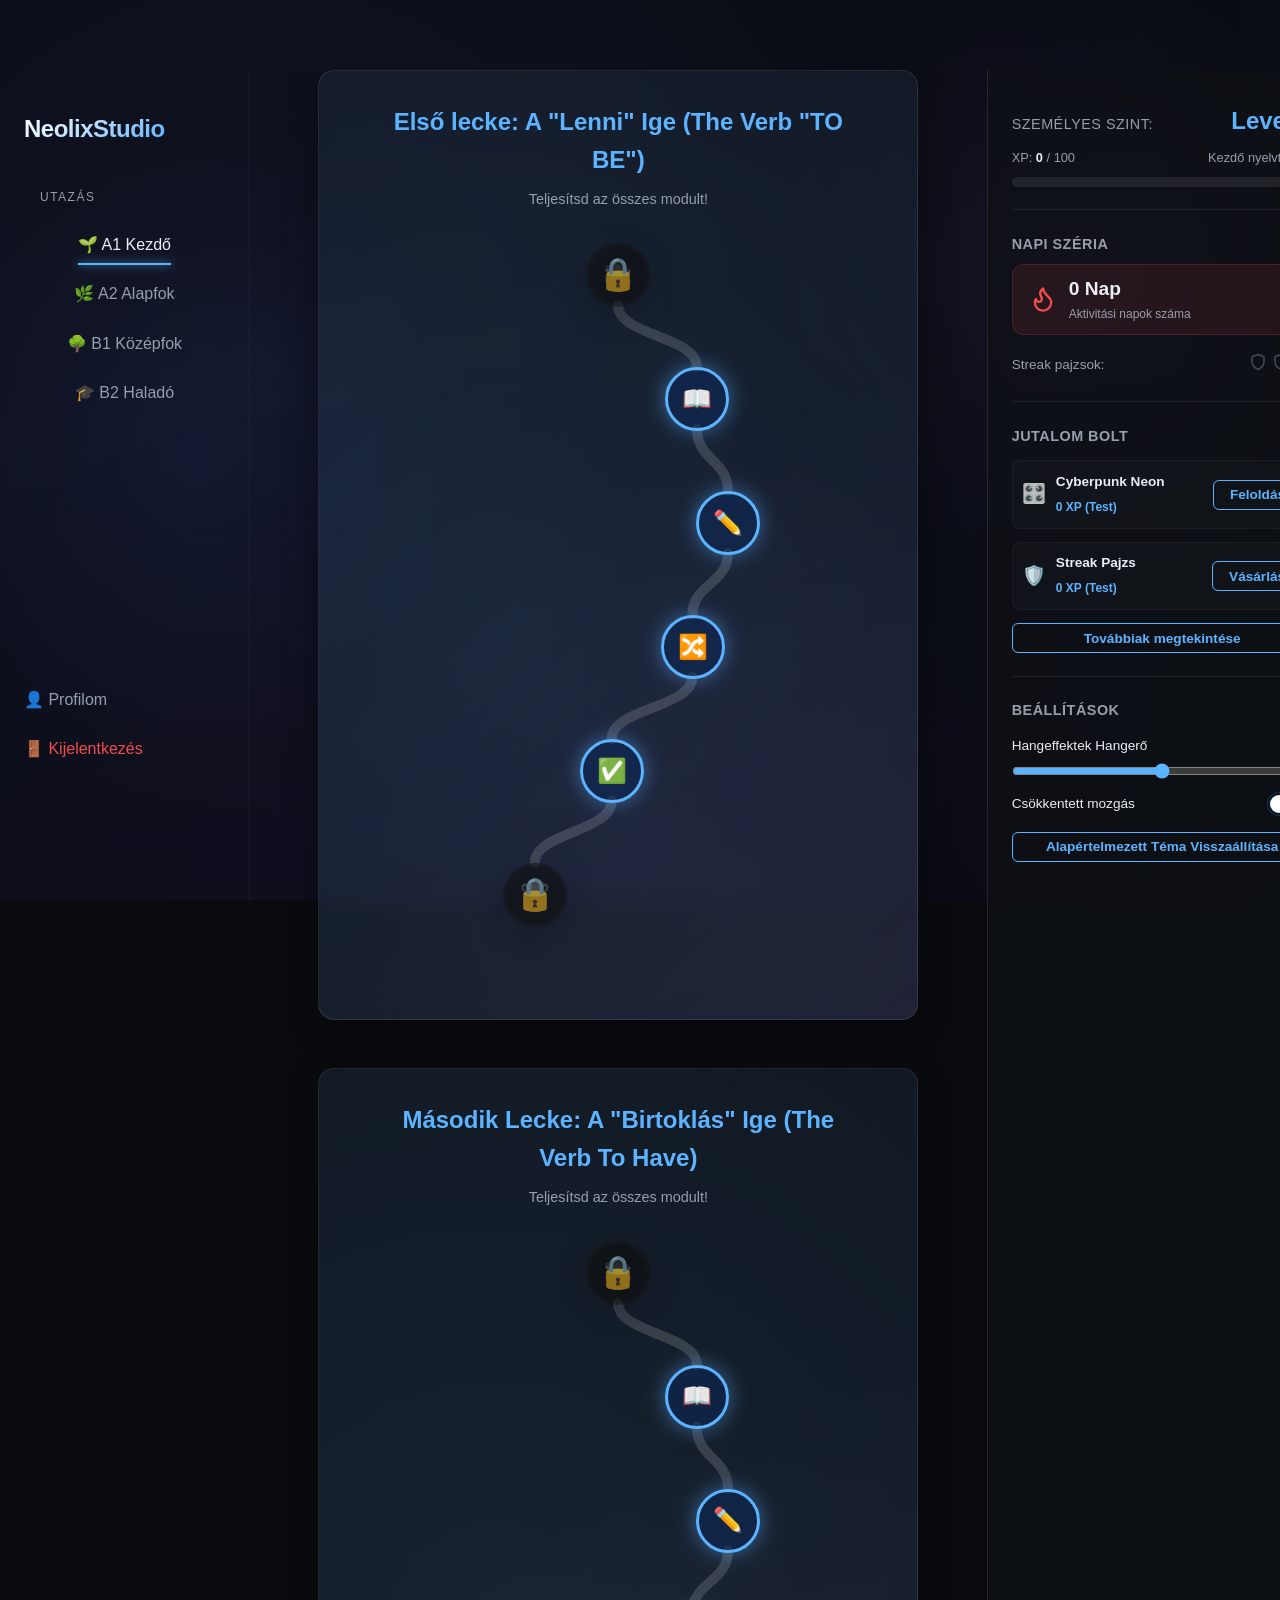
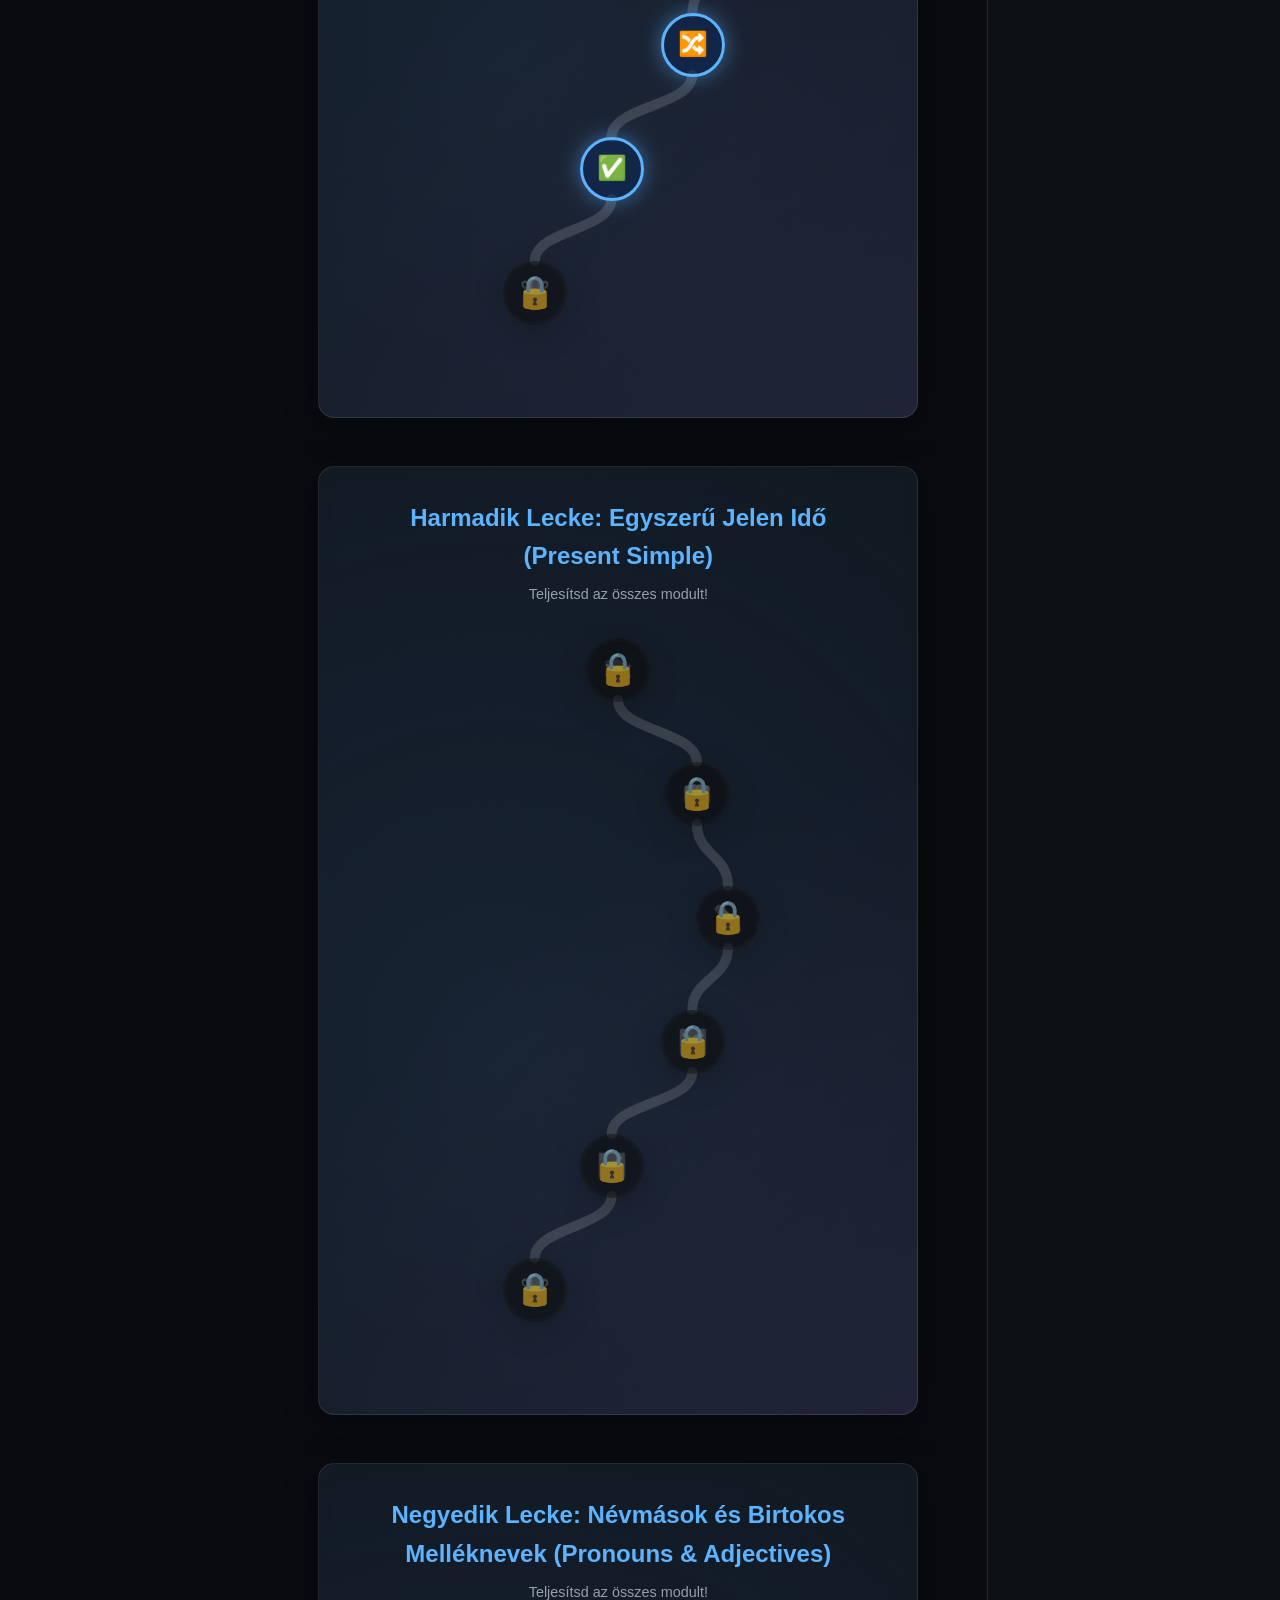
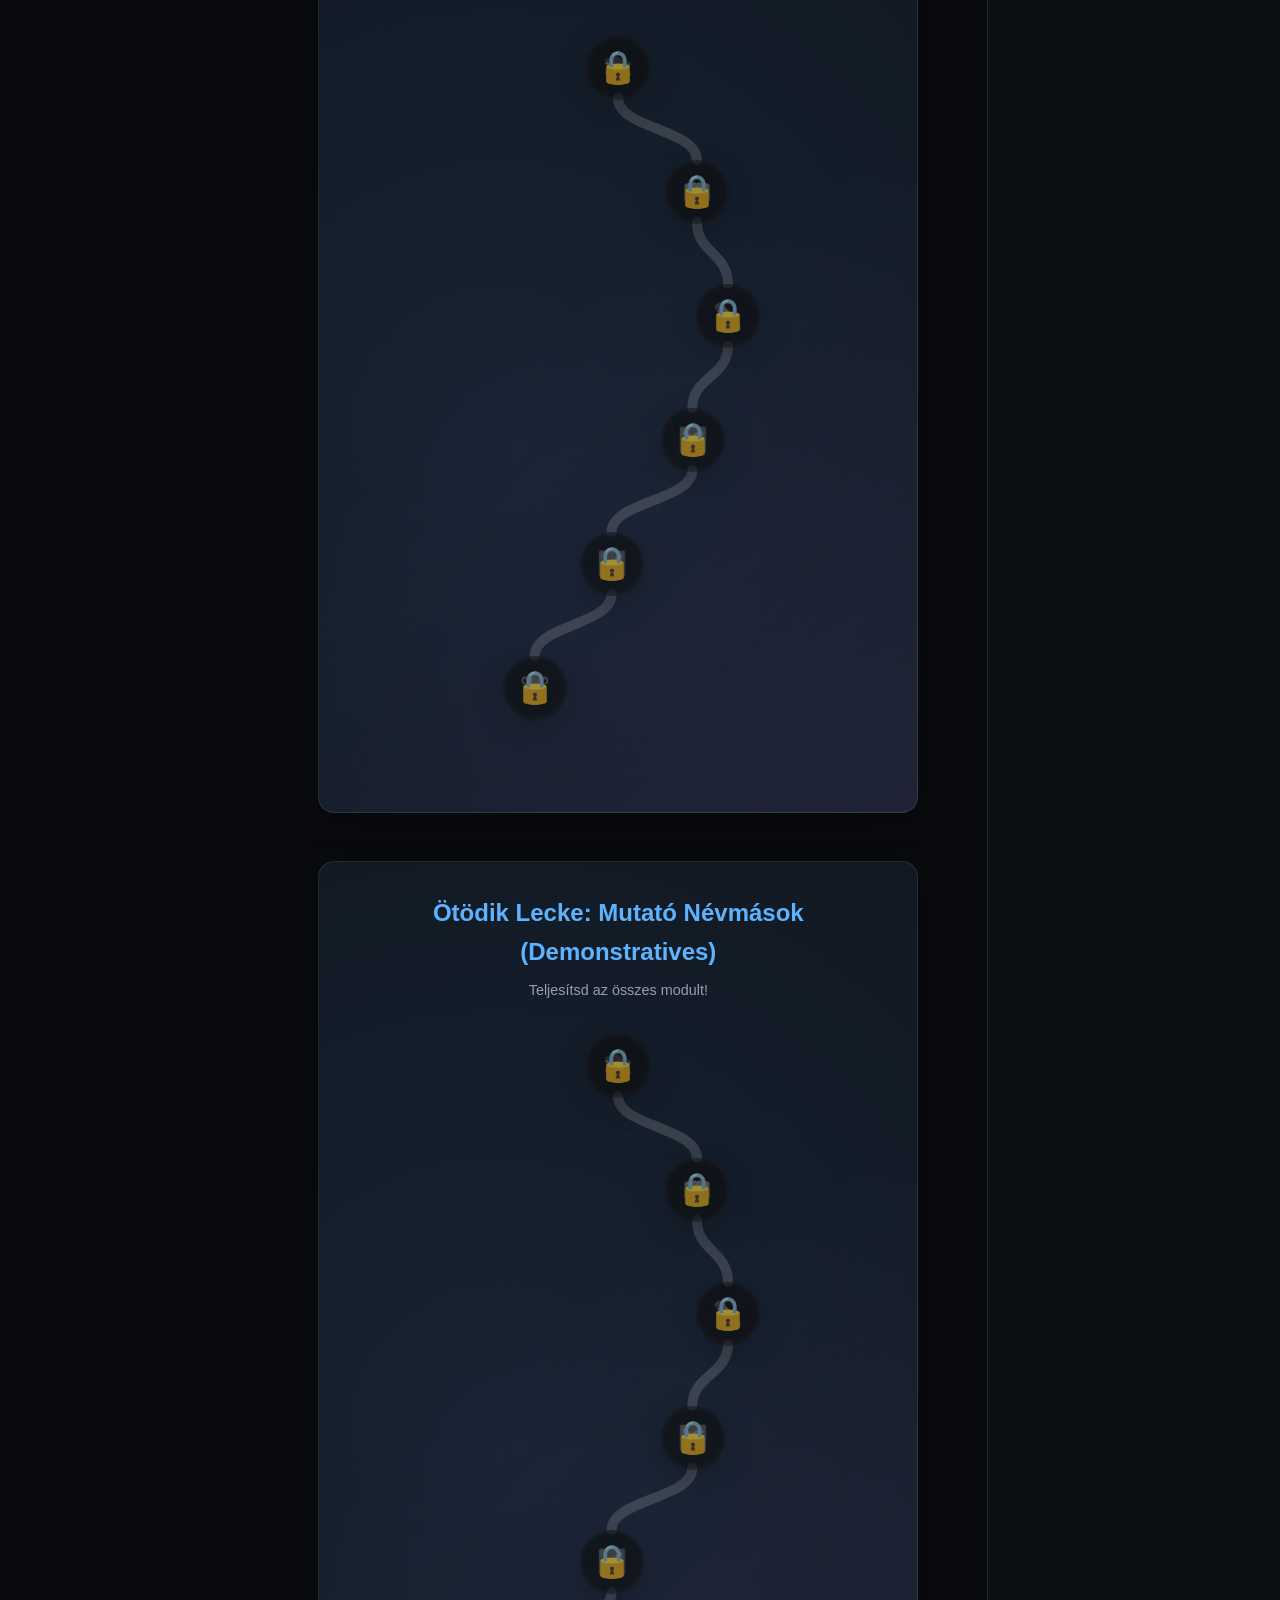
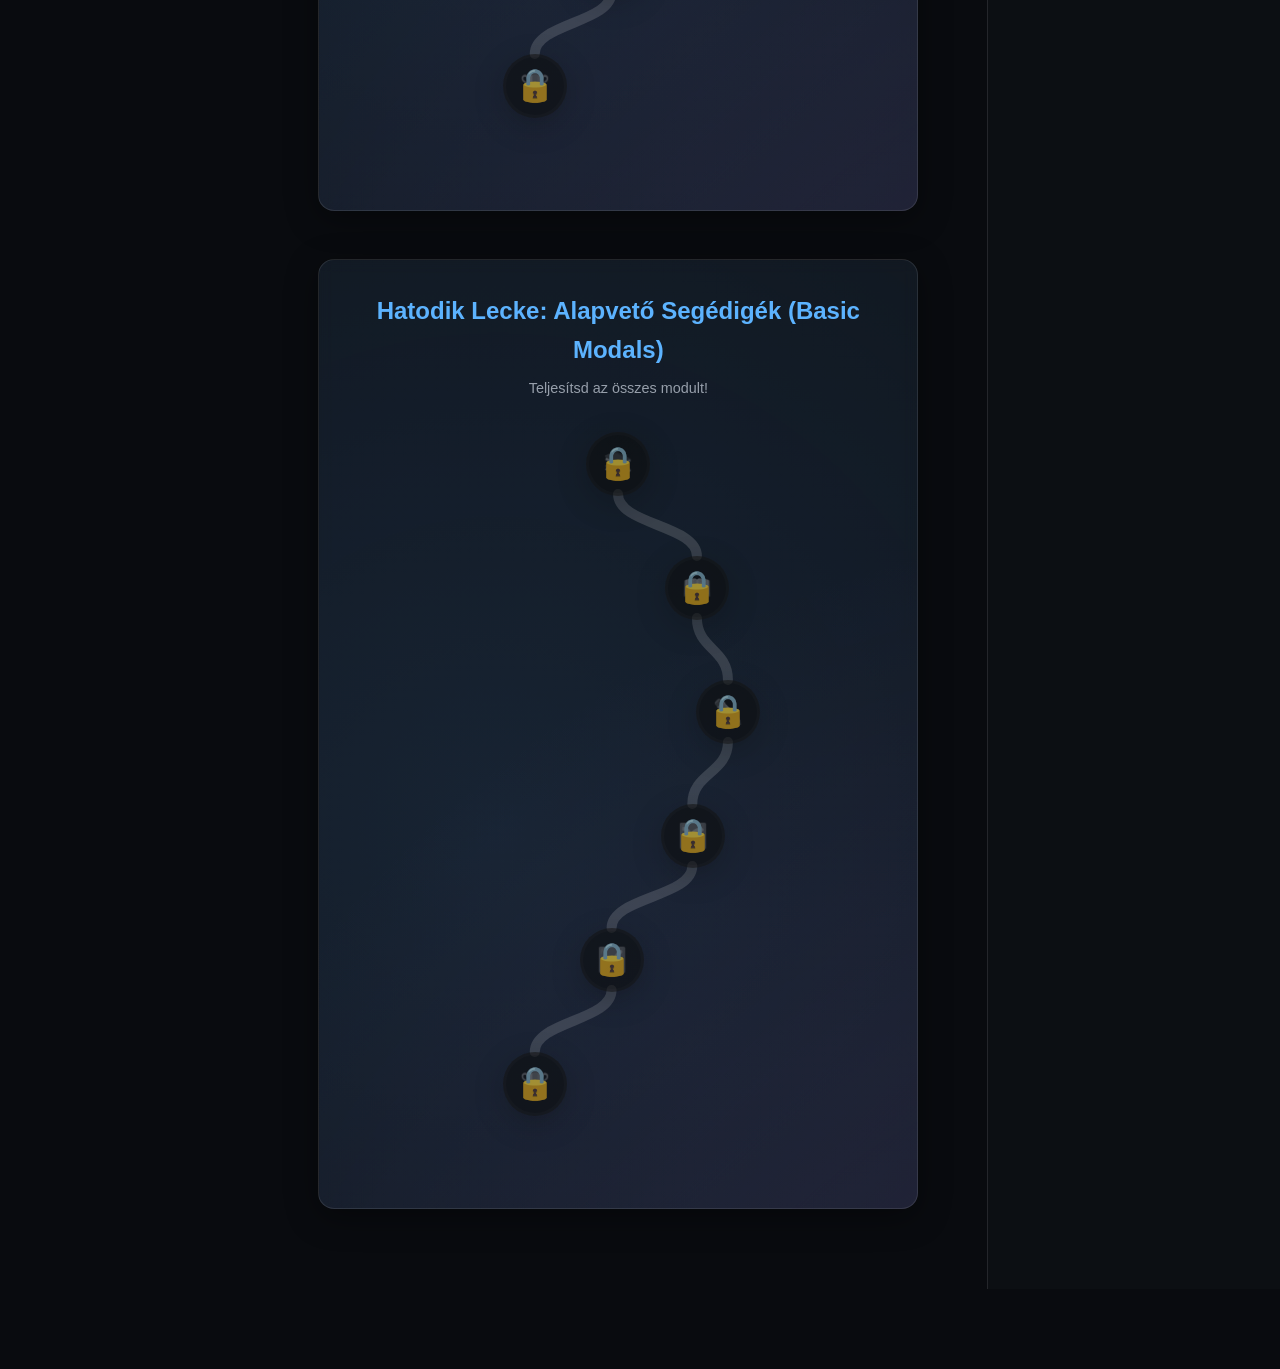
==== commit 70aefff1: "UI Polish: Sine wave roadmap, mobile drawers, and responsive layout fixes (#63)" ====
--- a/dashboard.html
+++ b/dashboard.html
@@ -4,62 +4,54 @@
     <meta charset="UTF-8">
     <meta name="viewport" content="width=device-width, initial-scale=1.0">
     <title>Tanuló Felület - Online Angol Iskola</title>
-    <link rel="stylesheet" href="css/main.css?v=1.0.9">
-    <link rel="stylesheet" href="css/dashboard.css?v=1.0.9">
+    <link rel="stylesheet" href="css/main.css?v=1.1.2">
+    <link rel="stylesheet" href="css/dashboard.css?v=2.0.13">
+    <!-- DEFERRED CSS -->
+    <link rel="stylesheet" href="css/learning-materials.css?v=1.0.1" media="print" onload="this.media='all'">
+    
+    <!-- DASHBOARD LOGIC -->
+    <script src="js/dashboard.js?v=1.1.12" defer></script>
 </head>
 <body>
 
-    <!-- 1. GLOBAL STATIC HORIZONTAL TOP NAVBAR -->
-    <header class="site-header">
-        <div class="header-container">
-            <a href="index.html" class="logo" aria-label="Vissza a főoldalra">
-                <span class="logo-text">NeolixStudio</span>
-            </a>
-            
-            <!-- Hamburger Menu Toggle -->
-            <button class="mobile-menu-toggle" id="mobile-menu-toggle" aria-label="Menü megnyitása" aria-expanded="false">
-                <span class="hamburger-line"></span>
-                <span class="hamburger-line"></span>
-                <span class="hamburger-line"></span>
-            </button>
-
-            <!-- Nav Drawer Wrapper -->
-            <div class="nav-drawer" id="nav-drawer">
-                <nav class="main-nav" aria-label="Szintválasztó navigáció">
-                    <ul class="nav-list">
-                        <li><a href="#" class="nav-link" id="nav-a1">A1 Kezdő</a></li>
-                        <li><a href="#" class="nav-link" id="nav-a2">A2 Alapfok</a></li>
-                        <li><a href="#" class="nav-link" id="nav-b1">B1 Középfok</a></li>
-                        <li><a href="#" class="nav-link" id="nav-b2">B2 Haladó</a></li>
-                    </ul>
-                </nav>
-
-                <div class="header-actions">
-                    <span class="user-welcome" id="user-profile-btn" role="button" tabindex="0" title="Profil megtekintése">Szia, Vendég!</span>
-                    <a href="index.html" class="btn btn-logout">Kijelentkezés</a>
-                </div>
-            </div>
-        </div>
-    </header>
-
     <!-- 2. MAIN LAYOUT GRID FRAMEWORK -->
     <div class="dashboard-container">
+
+        <!-- A. LEFT NAVIGATION SIDEBAR -->
+        <aside class="dashboard-left-sidebar" aria-label="Fő navigáció">
+            <button class="mobile-close-stats-btn" onclick="toggleMobileNavDrawer(false)" style="margin-bottom: 1rem;">✕ Bezárás</button>
+            <a href="index.html" class="logo" aria-label="Vissza a főoldalra" style="display: block; margin-bottom: 2.5rem; text-decoration: none;">
+                <span class="logo-text" style="font-size: 1.5rem; font-weight: 800; letter-spacing: -0.5px; background: linear-gradient(135deg, #fff, var(--color-accent-in)); -webkit-background-clip: text; color: transparent;">NeolixStudio</span>
+            </a>
+            
+            <nav class="main-nav" aria-label="Szintválasztó navigáció" style="margin-bottom: auto;">
+                <div style="font-size: 0.75rem; text-transform: uppercase; letter-spacing: 1.5px; color: var(--color-text-muted); margin-bottom: 1rem; padding-left: 1rem;">Utazás</div>
+                <ul class="nav-list left-nav-list" style="list-style: none; padding: 0; margin: 0; display: flex; flex-direction: column; gap: 0.5rem;">
+                    <li><a href="#" class="nav-link active left-nav-link" id="nav-a1"><span class="nav-icon">🌱</span> A1 Kezdő</a></li>
+                    <li><a href="#" class="nav-link left-nav-link" id="nav-a2"><span class="nav-icon">🌿</span> A2 Alapfok</a></li>
+                    <li><a href="#" class="nav-link left-nav-link" id="nav-b1"><span class="nav-icon">🌳</span> B1 Középfok</a></li>
+                    <li><a href="#" class="nav-link left-nav-link" id="nav-b2"><span class="nav-icon">🎓</span> B2 Haladó</a></li>
+                </ul>
+            </nav>
+
+            <div class="sidebar-footer" style="margin-top: 2rem;">
+                <ul style="list-style: none; padding: 0; margin: 0; display: flex; flex-direction: column; gap: 0.5rem;">
+                    <li><a href="#" class="nav-link left-nav-link" id="user-profile-btn"><span class="nav-icon">👤</span> Profilom</a></li>
+                    <li><a href="index.html" class="nav-link left-nav-link" style="color: var(--color-error);"><span class="nav-icon">🚪</span> Kijelentkezés</a></li>
+                </ul>
+            </div>
+        </aside>
+        
+        <div class="main-stage-track">
         
         
         <!-- MAIN DISPLAY VIEWPORT & SLIDER -->
         <div class="main-slider-wrapper" id="main-slider">
             
             <!-- VIEW 1: ROADMAP MAP -->
-            <div class="roadmap-view-panel" id="roadmap-panel">
-                <div class="roadmap-hero-header" style="margin: 1.5rem 1.5rem 0 1.5rem;">
-                    <div class="hero-icon">🚀</div>
-                    <div class="hero-text">
-                        <h1>Tanulási Útvonal</h1>
-                        <p>Haladj végig a leckéken, gyűjts XP-t és nyisd meg az új kihívásokat!</p>
-                    </div>
-                </div>
+            <div class="roadmap-view-panel" id="roadmap-panel" style="display: flex; flex-direction: column; height: 100%; overflow: hidden;">
                 <!-- Dynamic roadmap container where JS will inject SVG path and nodes -->
-                <div id="main-roadmap-container" class="main-roadmap-container" style="padding: 1.5rem;">
+                <div id="main-roadmap-container" class="main-roadmap-container" style="flex-grow: 1; scroll-behavior: smooth;">
                     <!-- Loaded via JS -->
                 </div>
             </div>
@@ -76,16 +68,9 @@
         <!-- B. MAIN DISPLAY VIEWPORT -->
         <main class="dashboard-content">
             
-            <!-- HERO RESUME CTA -->
-            <div class="resume-cta-card">
-                <div>
-                    <div class="resume-cta-header">Következő lecke</div>
-                    <div class="resume-cta-title">A1 - A "Lenni" Ige</div>
-                </div>
-                <a href="#" class="resume-cta-action" id="btn-resume-lesson">
-                    <span>Folytatás</span>
-                    <span style="font-size: 1.2rem;">→</span>
-                </a>
+            <!-- HERO RESUME CTA (Replaced with simple fancy header) -->
+            <div id="hero-card-container" style="width: 100%; margin-bottom: 2rem; padding: 0 1.5rem;">
+                <div class="fancy-dashboard-header" id="hero-card-title">A1 - A "Lenni" Ige</div>
             </div>
 
             <!-- Tracking Breadcrumb Navigation -->
@@ -122,11 +107,11 @@
                 </main>
             </div>
         </div>
-
+        </div> <!-- end main-stage-track -->
     
         <!-- C. STATS & CONTROL PANEL RIGHT SIDEBAR -->
         <aside class="dashboard-right-sidebar" aria-label="Statisztikák és Beállítások panel">
-            <div class="proto-card" style="padding: 1.5rem; height: 100%; overflow-y: auto;">
+            <div style="display: flex; flex-direction: column; gap: 0.2rem; padding-bottom: 100px;">
                 <button class="mobile-close-stats-btn" onclick="toggleMobileStatsDrawer(false)">✕ Bezárás</button>
                 <!-- XP és Szint progresszió -->
                 <div class="stats-widget">
@@ -234,19 +219,23 @@
 
     <!-- MOBILE BOTTOM NAVIGATION BAR -->
     <nav class="mobile-bottom-bar" aria-label="Mobil navigáció">
-        <a href="#" class="bottom-nav-item active" id="mobile-nav-home" onclick="closeWorkspace(); toggleMobileStatsDrawer(false); return false;">
+        <a href="#" class="bottom-nav-item" id="mobile-nav-menu" onclick="openMobileDrawer('nav'); return false;">
+            <span class="bottom-nav-icon">☰</span>
+            <span>Szintek</span>
+        </a>
+        <a href="#" class="bottom-nav-item active" id="mobile-nav-home" onclick="openMobileDrawer('home'); return false;">
             <span class="bottom-nav-icon">🏠</span>
             <span>Tananyag</span>
         </a>
-        <a href="#" class="bottom-nav-item" id="mobile-nav-quests" onclick="openQuestsModal(); return false;">
+        <a href="#" class="bottom-nav-item" id="mobile-nav-quests" onclick="openMobileDrawer('quests'); return false;">
             <span class="bottom-nav-icon">🎯</span>
             <span>Küldetések</span>
         </a>
-        <a href="#" class="bottom-nav-item" id="mobile-nav-stats" onclick="toggleMobileStatsDrawer(); return false;">
+        <a href="#" class="bottom-nav-item" id="mobile-nav-stats" onclick="openMobileDrawer('stats'); return false;">
             <span class="bottom-nav-icon">📊</span>
             <span>Statisztika</span>
         </a>
-        <a href="#" class="bottom-nav-item" id="mobile-nav-profile" onclick="document.getElementById('profile-modal').classList.add('is-active'); return false;">
+        <a href="#" class="bottom-nav-item" id="mobile-nav-profile" onclick="openMobileDrawer('profile'); return false;">
             <span class="bottom-nav-icon">👤</span>
             <span>Profil</span>
         </a>
@@ -284,9 +273,9 @@
     </div>
 
     <!-- PROFILE MODAL -->
-    <div id="profile-modal" class="modal-overlay" aria-hidden="true">
-        <div class="modal-content glass-panel profile-glass-panel">
-            <button id="close-profile-btn" class="btn-close-icon" aria-label="Bezárás">✕</button>
+    <div id="profile-modal" class="modal-overlay" aria-hidden="true" onclick="if(event.target===this)this.classList.remove('is-active')">
+        <div class="modal-content drawer-modal-content glass-panel profile-glass-panel" onclick="event.stopPropagation()">
+            <button id="close-profile-btn" class="btn-close-icon" aria-label="Bezárás" onclick="document.getElementById('profile-modal').classList.remove('is-active')">✕</button>
             <h2 class="profile-title">👤 Profilom</h2>
             
             <div class="profile-layout">
@@ -376,6 +365,6 @@
     <script src="js/config.js?v=1.0.9"></script>
     <script src="js/data.js?v=1.0.9"></script>
     <script src="js/nav.js?v=1.0.9"></script>
-    <script src="js/dashboard.js?v=1.0.9"></script>
+    <script src="js/dashboard.js?v=1.1.12"></script>
 </body>
 </html>
--- a/css/dashboard.css
+++ b/css/dashboard.css
@@ -2,8 +2,8 @@
    1. DASHBOARD RESPONSIVE CONTAINER LAYOUT (Mobile-First)
    ========================================================================== */
 .dashboard-container {
-    max-width: 1400px;
-    margin: 70px auto 0 auto;
+    width: 100%;
+    margin: 70px 0 0 0;
     min-height: calc(100vh - 70px);
     display: flex;
     flex-direction: column;
@@ -14,18 +14,33 @@
 /* ==========================================================================
    2. STICKY VERTICAL SIDEBAR MENU PANEL
    ========================================================================== */
-.dashboard-sidebar {
-    background: transparent;
-    backdrop-filter: none;
-    -webkit-backdrop-filter: none;
-    border-right: none;
-    padding: 1.5rem 1.5rem 0 1.5rem;
-    height: auto;
-    position: static;
+.dashboard-left-sidebar {
+    position: fixed;
+    top: 0;
+    left: -100%; /* Hidden by default on mobile */
+    width: 100%; /* Full screen drawer on mobile */
+    height: 100vh;
+    background: oklch(0.18 0.01 260 / 0.95);
+    backdrop-filter: blur(12px);
+    -webkit-backdrop-filter: blur(12px);
+    z-index: 2000;
+    transition: left 0.3s cubic-bezier(0.4, 0, 0.2, 1);
+    padding: 2.5rem 1.5rem 90px 1.5rem;
     display: flex;
     flex-direction: column;
-    gap: 1.5rem;
-    overflow-y: visible;
+    overflow-y: auto;
+    box-shadow: 10px 0 30px rgba(0,0,0,0.5);
+}
+
+.dashboard-left-sidebar.is-active {
+    left: 0;
+}
+
+.dashboard-left-sidebar::after {
+    content: '';
+    display: block;
+    min-height: 90px;
+    flex-shrink: 0;
 }
 
 
@@ -1009,14 +1024,6 @@
         grid-template-columns: 1fr;
     }
 
-    .dashboard-sidebar {
-        height: auto;
-        position: relative;
-        top: 0;
-        border-right: none;
-        border-bottom: var(--glass-border);
-    }
-
     .metrics-grid {
         grid-template-columns: 1fr; /* Stack dashboard counters vertically */
         gap: 1rem;
@@ -1024,6 +1031,36 @@
 
     .dashboard-content {
         padding: 1.5rem;
+    }
+
+    .drawer-modal-content {
+        position: fixed !important;
+        top: 0;
+        right: -100%;
+        width: 100% !important;
+        height: 100vh !important;
+        max-height: 100vh !important;
+        max-width: none !important;
+        border-radius: 0 !important;
+        transform: none !important;
+        transition: right 0.3s cubic-bezier(0.4, 0, 0.2, 1) !important;
+        padding: 2.5rem 1.5rem 90px 1.5rem !important;
+        overflow-y: auto;
+    }
+    
+    .modal-overlay.is-active .drawer-modal-content {
+        right: 0 !important;
+    }
+    
+    .drawer-modal-content::after {
+        content: '';
+        display: block;
+        min-height: 90px;
+        flex-shrink: 0;
+    }
+    
+    #close-profile-btn {
+        display: none !important;
     }
 
     .words-table th,
@@ -1867,7 +1904,7 @@
     display: flex;
     justify-content: space-around;
     align-items: center;
-    z-index: 2000;
+    z-index: 3100;
 }
 
 .bottom-nav-item {
@@ -1958,6 +1995,35 @@
 }
 
 /* ==========================================================================
+   TABLET/DESKTOP MEDIA QUERY (>= 768px)
+   ========================================================================== */
+@media (min-width: 768px) {
+    .sidebar-nav {
+        flex-direction: column;
+        gap: 1.5rem;
+        overflow-x: visible;
+        scroll-snap-type: none;
+    }
+    
+    .sidebar-nav > .nav-group {
+        flex: auto;
+        scroll-snap-align: none;
+    }
+    
+    .resume-cta-card {
+        margin: 0 0 2rem 0; /* Reset margins for grid context */
+        flex-direction: row;
+        align-items: center;
+        justify-content: space-between;
+    }
+    
+    .resume-cta-action {
+        align-self: center;
+        margin-bottom: 0;
+    }
+}
+
+/* ==========================================================================
    MINI ROADMAP (LEFT SIDEBAR)
    ========================================================================== */
 .sidebar-roadmap-group {
@@ -1965,11 +2031,46 @@
 }
 
 @media (min-width: 992px) {
+    .dashboard-container {
+        display: grid;
+        grid-template-columns: 250px 1fr;
+        gap: 1.5rem;
+    }
+    
+    .dashboard-left-sidebar {
+        position: sticky;
+        left: auto;
+        width: 100%;
+        height: calc(100vh - 70px);
+        top: 70px;
+        background: transparent;
+        border-right: 1px solid rgba(255, 255, 255, 0.05);
+        padding: 2.5rem 1.5rem;
+        box-shadow: none;
+        z-index: 900;
+        backdrop-filter: none;
+        -webkit-backdrop-filter: none;
+        transition: none;
+    }
+    
+    .sidebar-nav {
+        flex-direction: column;
+        overflow-x: visible;
+    }
+
     .sidebar-roadmap-group {
         display: block;
         margin-top: 2rem;
         padding-top: 1.5rem;
         border-top: 1px solid oklch(1 0 0 / 0.1);
+    }
+    
+    .mobile-close-stats-btn {
+        display: none !important;
+    }
+    
+    .mobile-bottom-bar {
+        display: none !important;
     }
     
     .sidebar-roadmap-container {
@@ -2076,11 +2177,18 @@
     -webkit-backdrop-filter: blur(12px);
     z-index: 2000;
     transition: right 0.3s cubic-bezier(0.4, 0, 0.2, 1);
-    padding: 2rem 1.5rem;
+    padding: 2rem 1.5rem 90px 1.5rem;
     overflow-y: auto;
     box-shadow: -10px 0 30px rgba(0,0,0,0.5);
     display: flex;
     flex-direction: column;
+}
+
+.dashboard-right-sidebar::after {
+    content: '';
+    display: block;
+    min-height: 90px;
+    flex-shrink: 0;
 }
 
 .dashboard-right-sidebar.is-active {
@@ -2111,66 +2219,14 @@
     flex-direction: column;
 }
 
-/* ==========================================================================
-   DESKTOP MEDIA QUERY (>= 768px)
-   ========================================================================== */
-@media (min-width: 768px) {
-    .dashboard-container {
-        display: grid;
-        grid-template-columns: 1fr;
-        gap: 0;
-        padding-bottom: 0;
-    }
-    
-    .dashboard-sidebar {
-        background: oklch(0.18 0.01 260 / 0.7);
-        backdrop-filter: blur(8px);
-        -webkit-backdrop-filter: blur(8px);
-        border-right: var(--glass-border);
-        padding: 2rem 1.5rem;
-        height: calc(100vh - 70px);
-        position: sticky;
-        top: 70px;
-        flex-direction: column;
-        gap: 2rem;
-        overflow-y: auto;
-    }
-    
-    .sidebar-nav {
-        flex-direction: column;
-        gap: 1.5rem;
-        overflow-x: visible;
-        scroll-snap-type: none;
-    }
-    
-    .sidebar-nav > .nav-group {
-        flex: auto;
-        scroll-snap-align: none;
-    }
-    
-    .mobile-bottom-bar {
-        display: none;
-    }
-    
-    .resume-cta-card {
-        margin: 0 0 2rem 0; /* Reset margins for grid context */
-        flex-direction: row;
-        align-items: center;
-        justify-content: space-between;
-    }
-    
-    .resume-cta-action {
-        align-self: center;
-        margin-bottom: 0;
-    }
-}
+ 
 
 /* ==========================================================================
    LARGE DESKTOP MEDIA QUERY (>= 1200px)
    ========================================================================== */
 @media (min-width: 1200px) {
     .dashboard-container {
-        grid-template-columns: 1fr 350px;
+        grid-template-columns: 250px 1fr 350px;
     }
     
     .dashboard-right-sidebar {
@@ -2460,12 +2516,77 @@
     font-size: 1.5rem;
     color: var(--color-accent-in);
     margin-bottom: 0.5rem;
+    display: flex;
+    align-items: center;
+    justify-content: center;
+    text-align: center;
+}
+
+.lesson-section-title::before,
+.lesson-section-title::after {
+    content: '';
+    flex: 1;
+    border-bottom: 2px solid rgba(255, 255, 255, 0.1);
+    margin: 0 15px;
+}
+
+.fancy-dashboard-header {
+    font-size: 1.2rem;
+    color: var(--color-accent-in);
+    display: flex;
+    align-items: center;
+    justify-content: center;
+    text-align: center;
+    text-transform: uppercase;
+    letter-spacing: 1px;
+    font-weight: bold;
+}
+
+.fancy-dashboard-header::before,
+.fancy-dashboard-header::after {
+    content: '';
+    flex: 1;
+    border-bottom: 1px solid rgba(255, 255, 255, 0.2);
+    margin: 0 15px;
 }
 
 .lesson-section-subtitle {
     color: var(--color-text-muted);
     font-size: 0.9rem;
     margin-bottom: 2rem;
+}
+
+.lesson-nodes-container-flex {
+    display: flex;
+    flex-direction: column;
+    align-items: center;
+    width: 100%;
+}
+
+.node-wrapper {
+    position: relative;
+    width: 100%;
+    display: flex;
+    justify-content: center;
+    padding-bottom: 60px; /* Instead of margin, to give height to absolute SVG */
+}
+
+.roadmap-connector-svg {
+    position: absolute;
+    top: 0;
+    left: 0;
+    width: 100%;
+    height: 100%;
+    pointer-events: none;
+    z-index: 1;
+    overflow: visible;
+}
+
+.roadmap-connector-path {
+    fill: none;
+    stroke: rgba(255, 255, 255, 0.15);
+    stroke-width: 10;
+    stroke-linecap: round;
 }
 
 .lesson-nodes-container {
@@ -2482,18 +2603,18 @@
     width: 100%;
     height: 100%;
     pointer-events: none;
-    }
+}
 
 .lesson-node {
-    position: absolute;
+    position: relative; /* Prototype requires relative */
     z-index: 3;
     cursor: pointer;
-    transform: translate(-50%, -50%);
+    transform: none; /* Removed -50% translate because it's in a flex container */
     transition: transform 0.3s, filter 0.3s;
 }
 
 .lesson-node:hover:not(.locked) {
-    transform: translate(-50%, -50%) scale(1.15);
+    transform: scale(1.15);
     filter: drop-shadow(0 0 10px var(--color-accent-in));
 }
 
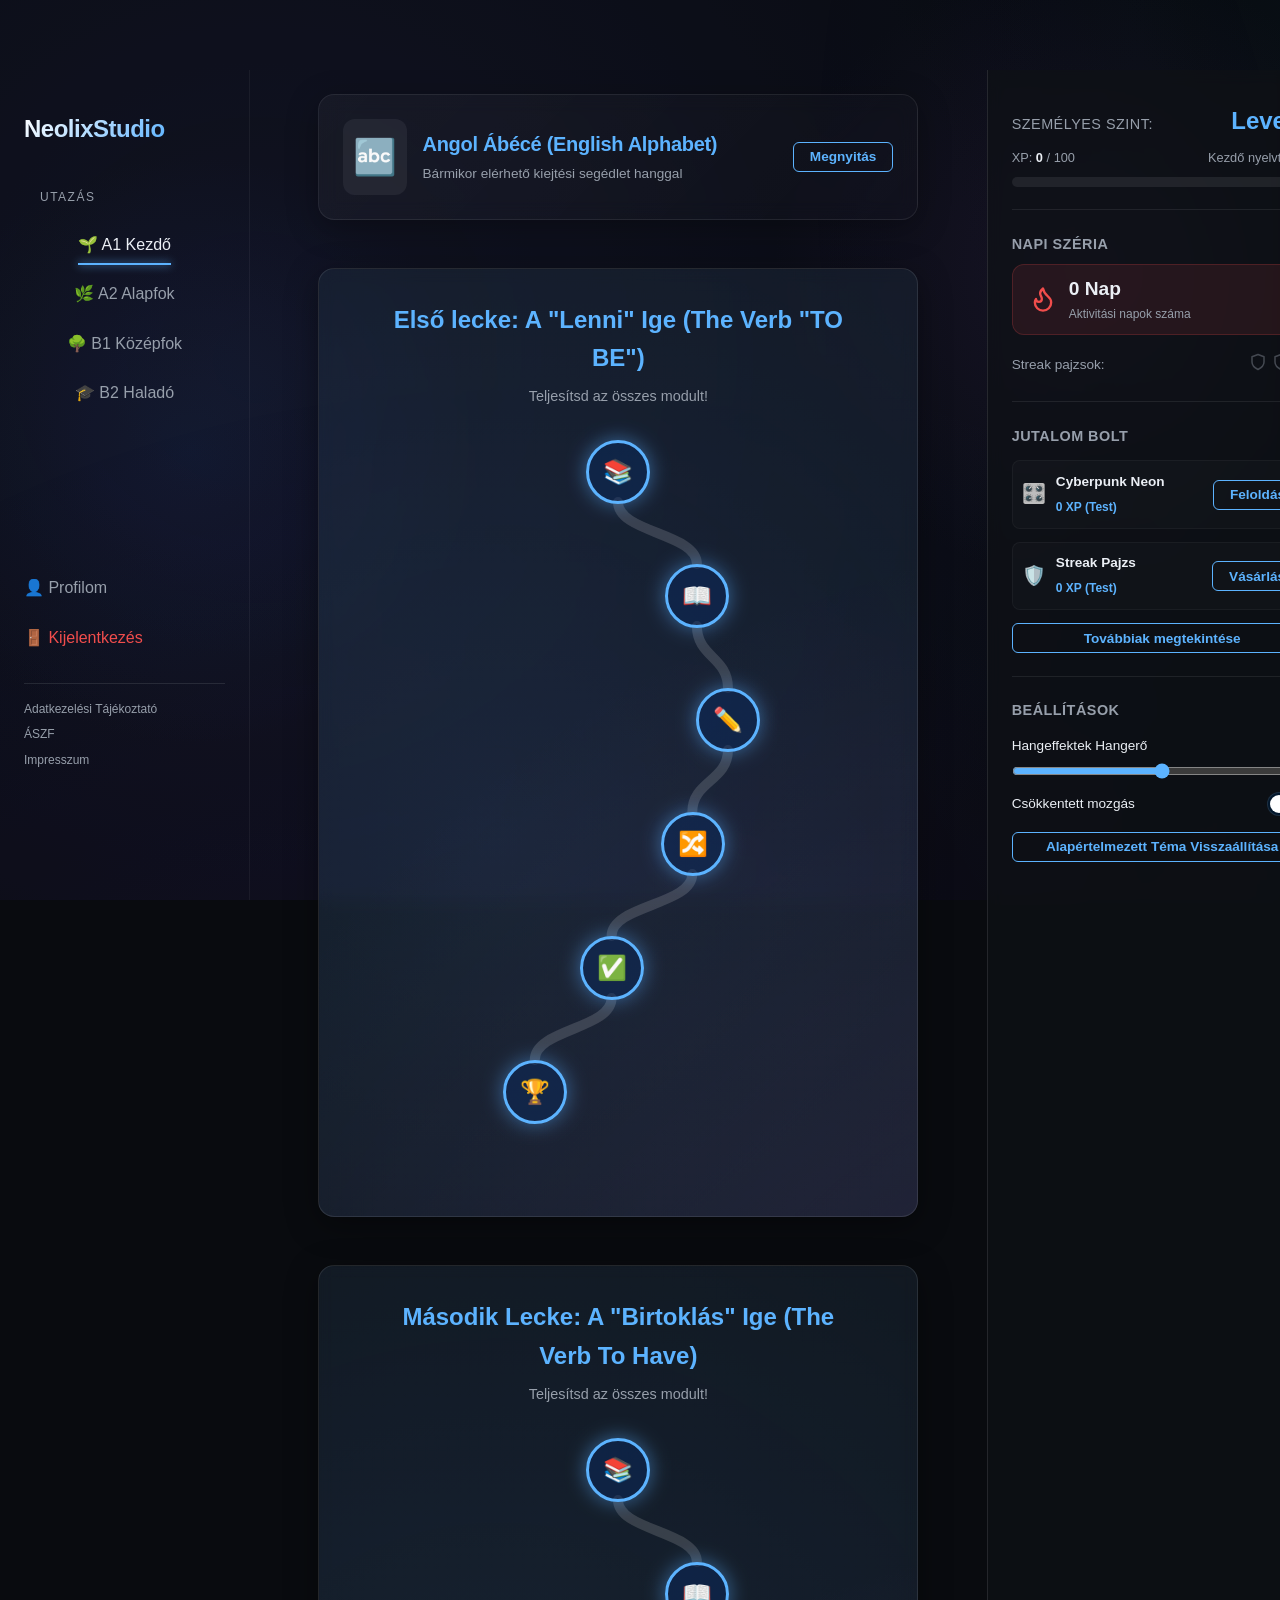
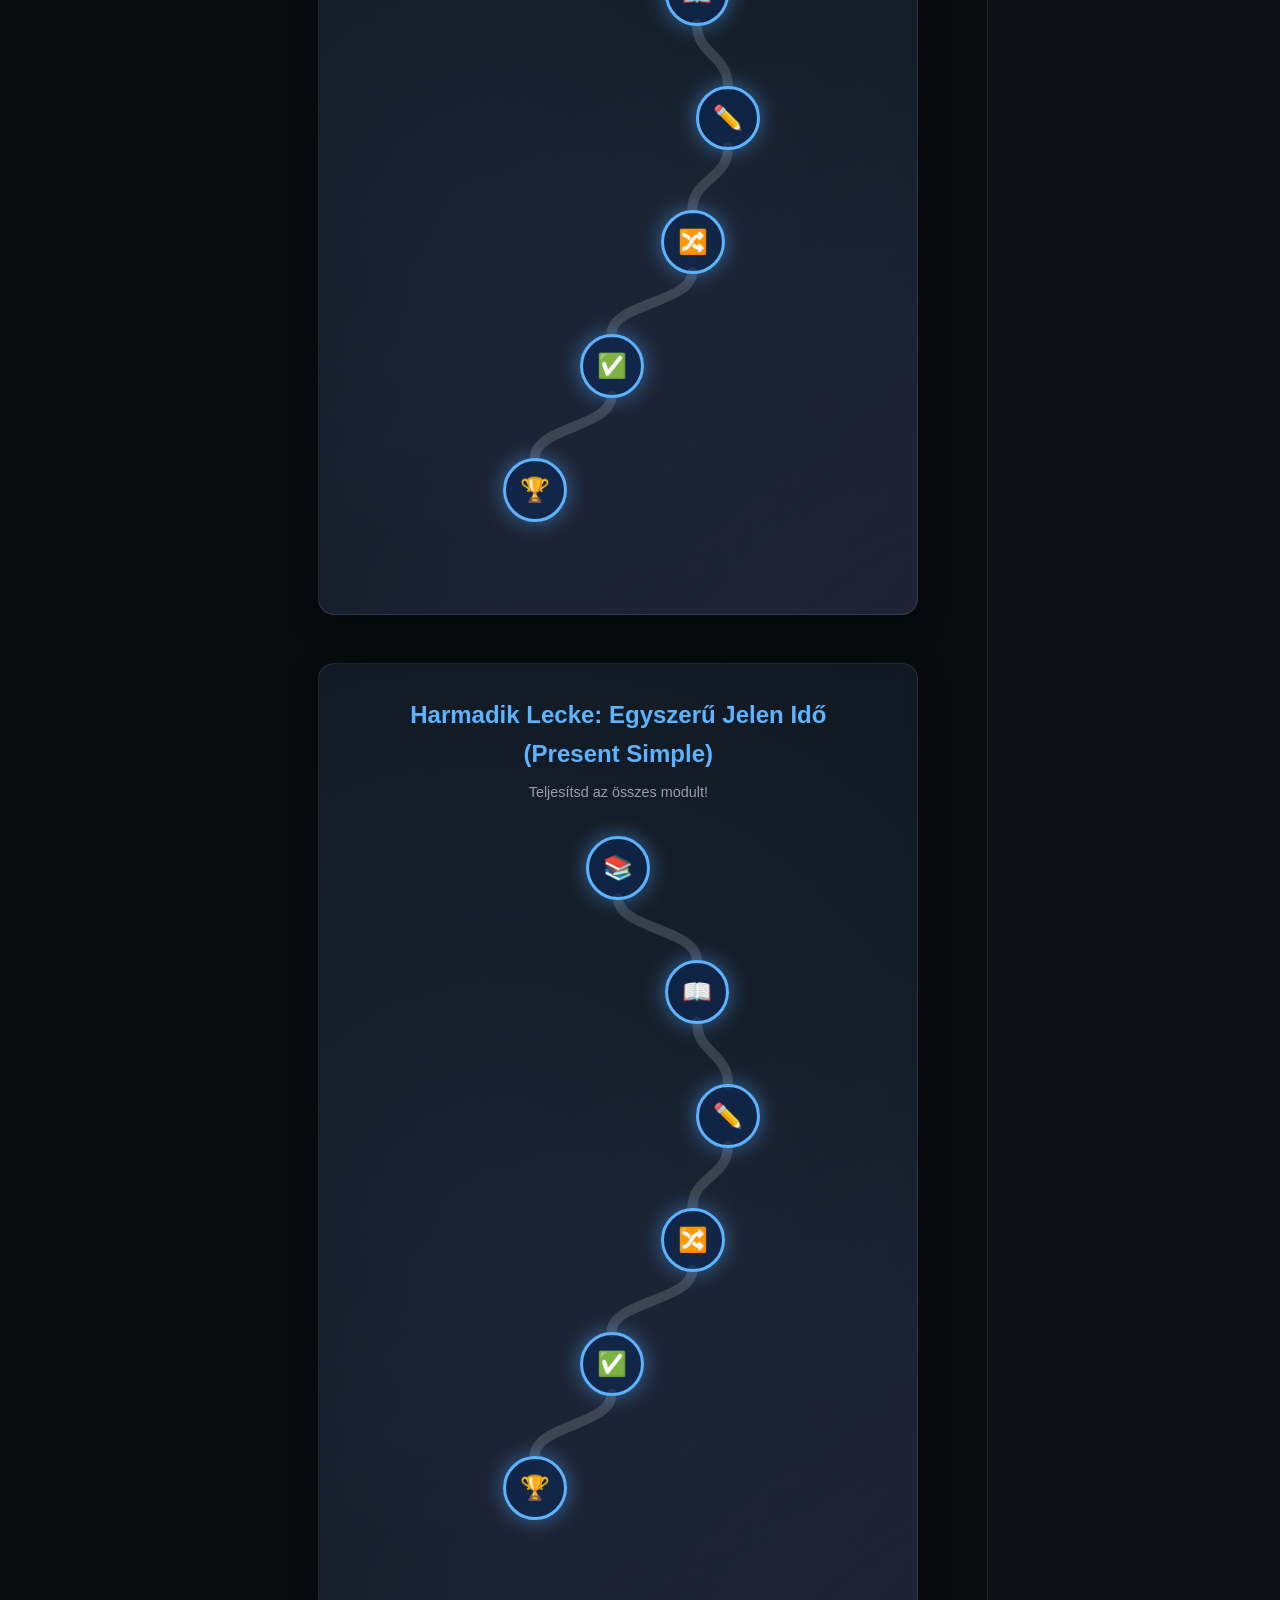
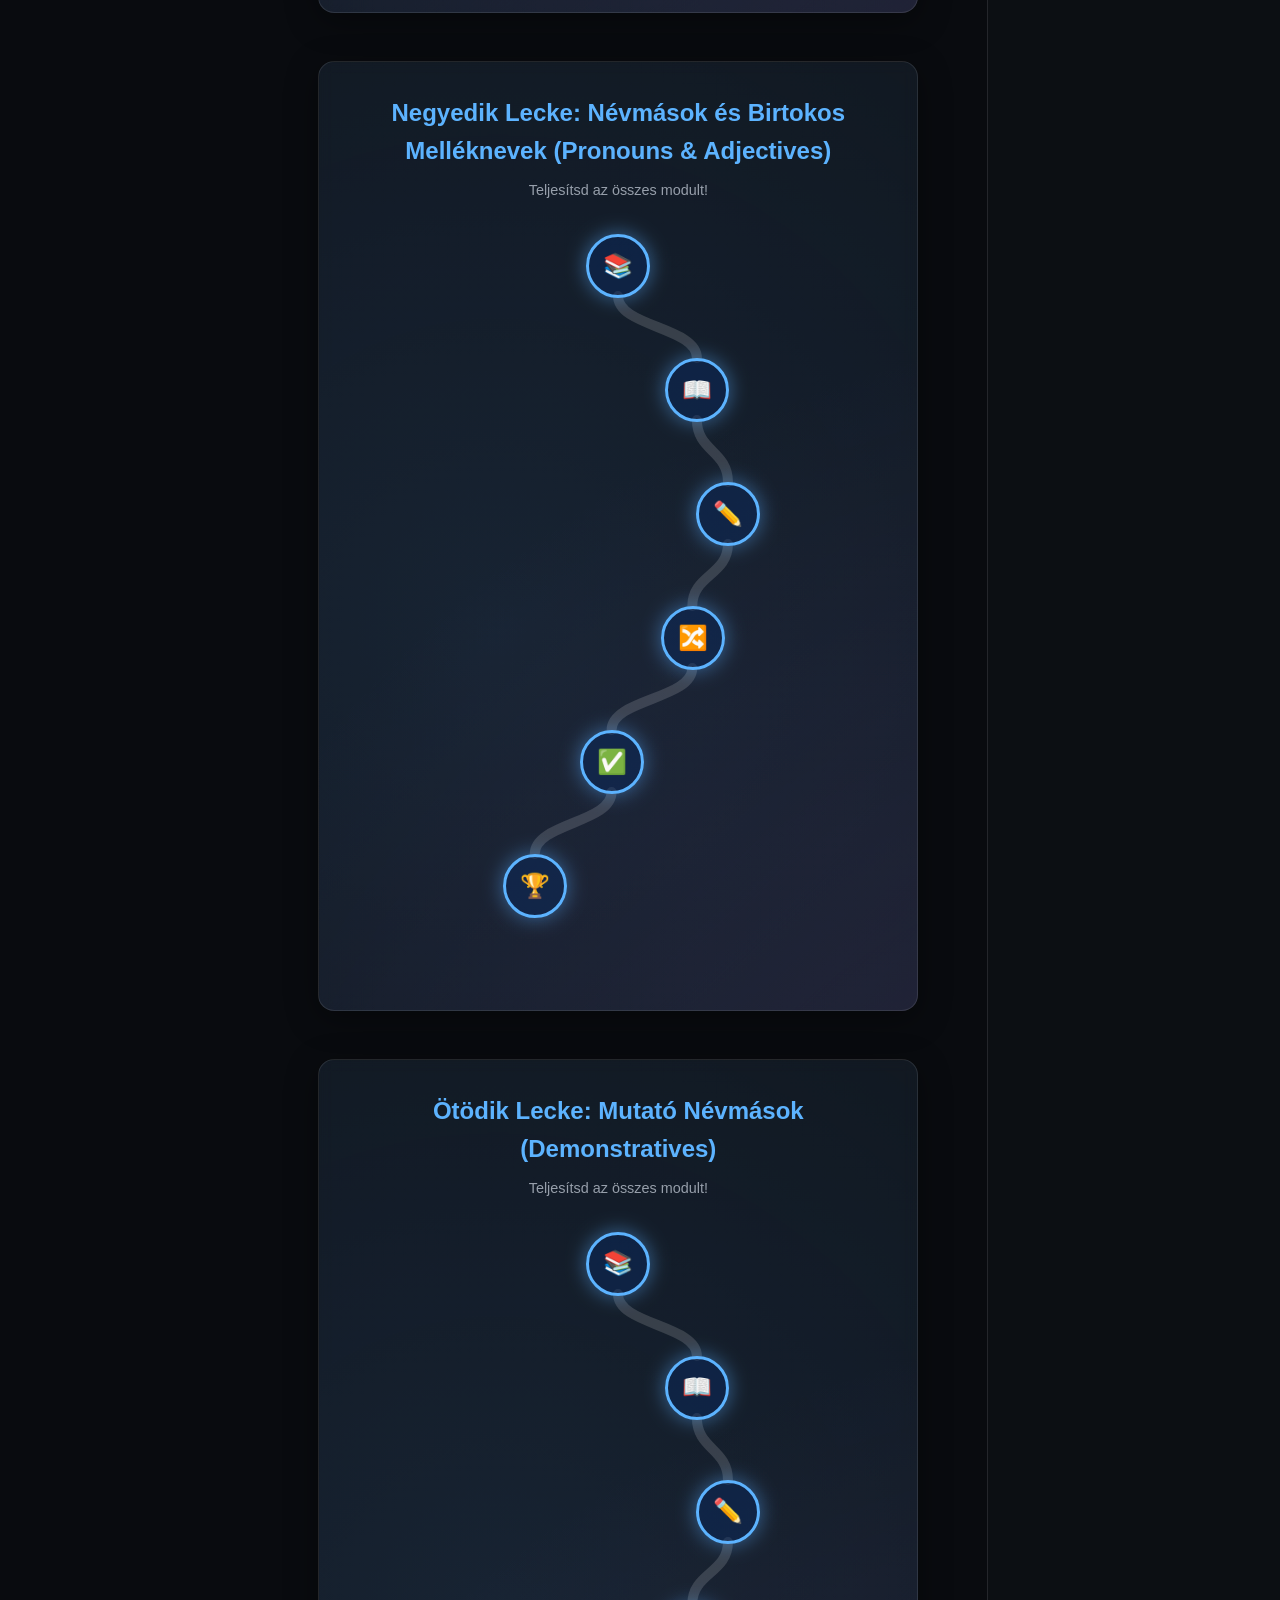
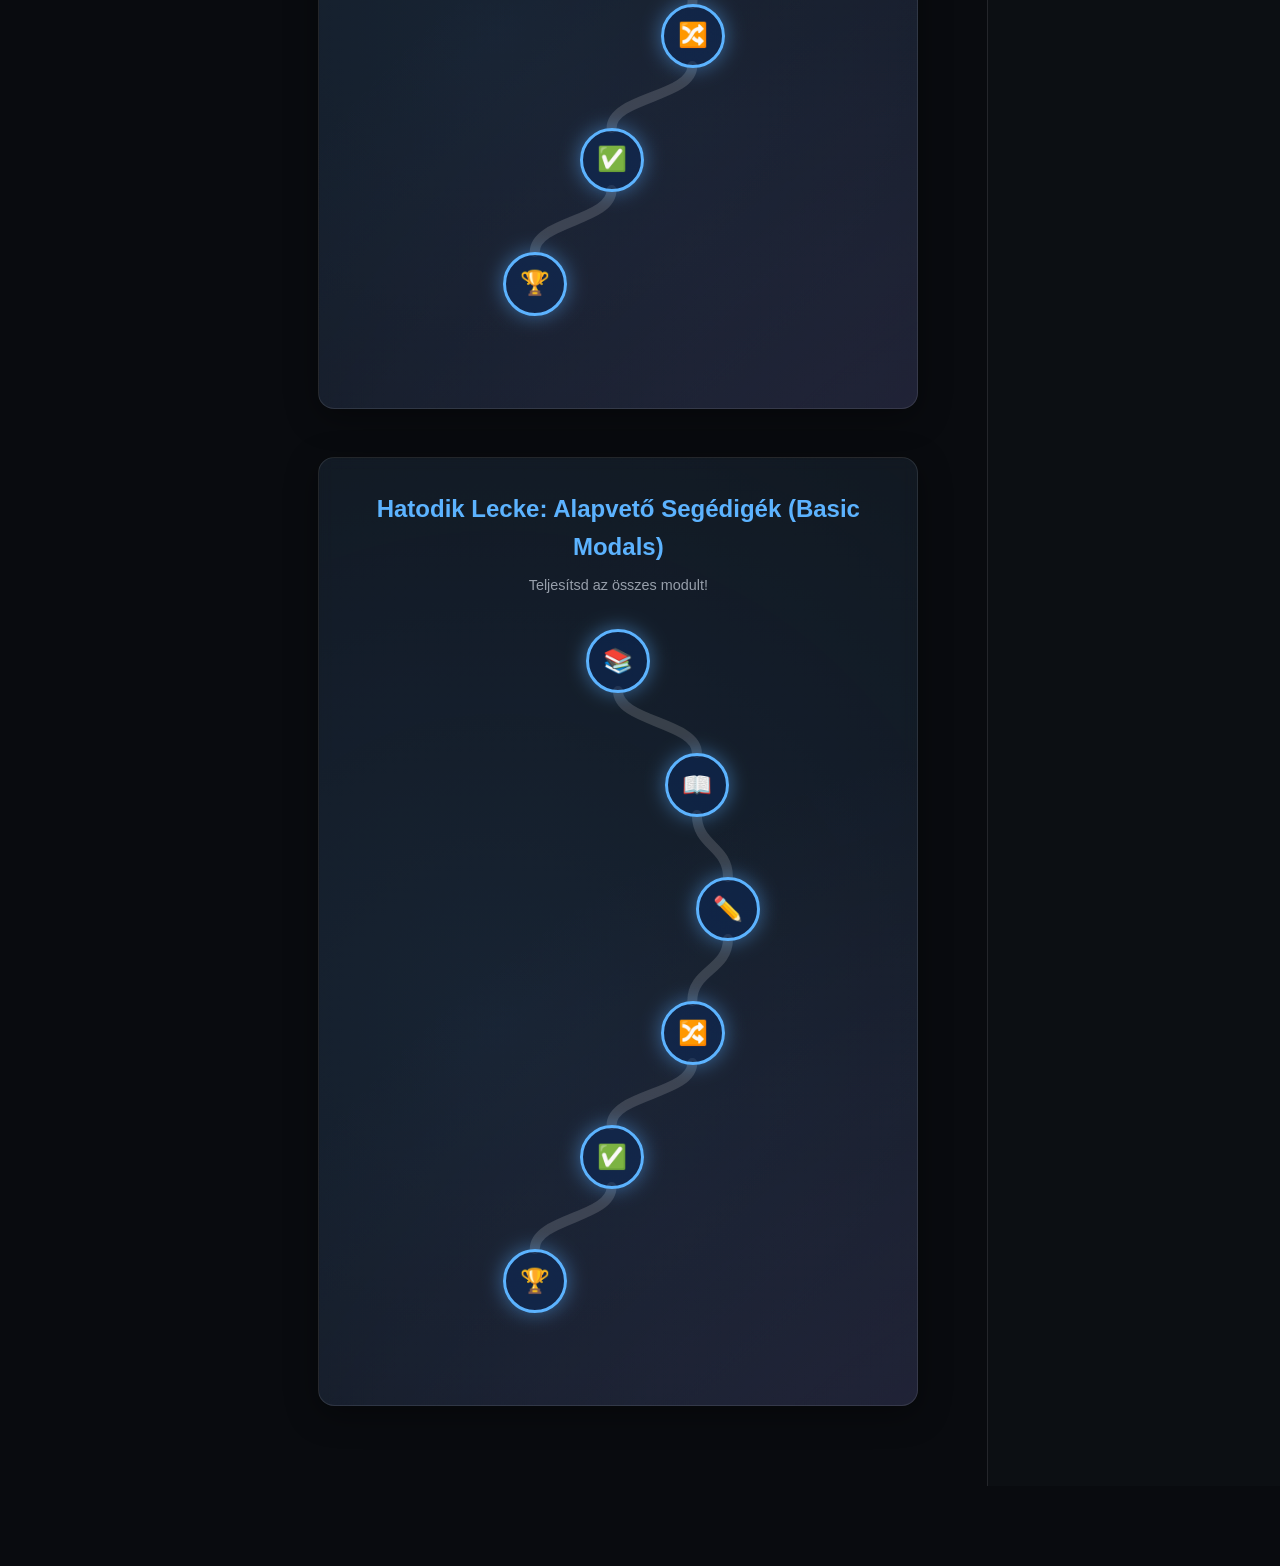
==== commit 6c835ec6: "Audio, Alphabet and Lega (#76)" ====
--- a/dashboard.html
+++ b/dashboard.html
@@ -39,6 +39,11 @@
                     <li><a href="#" class="nav-link left-nav-link" id="user-profile-btn"><span class="nav-icon">👤</span> Profilom</a></li>
                     <li><a href="index.html" class="nav-link left-nav-link" style="color: var(--color-error);"><span class="nav-icon">🚪</span> Kijelentkezés</a></li>
                 </ul>
+                <div style="margin-top: 1.5rem; padding-top: 1rem; border-top: 1px solid oklch(1 0 0 / 0.1); font-size: 0.75rem; display: flex; flex-direction: column; gap: 0.4rem;">
+                    <a href="privacy-policy.html" target="_blank" style="color: var(--color-text-muted); transition: color var(--transition-base);" onmouseover="this.style.color='var(--color-accent-in)'" onmouseout="this.style.color='var(--color-text-muted)'">Adatkezelési Tájékoztató</a>
+                    <a href="terms.html" target="_blank" style="color: var(--color-text-muted); transition: color var(--transition-base);" onmouseover="this.style.color='var(--color-accent-in)'" onmouseout="this.style.color='var(--color-text-muted)'">ÁSZF</a>
+                    <a href="impressum.html" target="_blank" style="color: var(--color-text-muted); transition: color var(--transition-base);" onmouseover="this.style.color='var(--color-accent-in)'" onmouseout="this.style.color='var(--color-text-muted)'">Impresszum</a>
+                </div>
             </div>
         </aside>
         
--- a/css/dashboard.css
+++ b/css/dashboard.css
@@ -3113,3 +3113,152 @@
     gap: 0.5rem;
     opacity: 0.8;
 }
+
+/* English Alphabet Widget Styles */
+.alphabet-banner-card {
+    width: 100%;
+    max-width: 600px;
+    margin: 1.5rem 0 0 0;
+    box-sizing: border-box;
+    padding: 1.5rem;
+    border-radius: 16px;
+    border: 1px solid rgba(255, 255, 255, 0.08);
+    background: linear-gradient(135deg, rgba(255, 255, 255, 0.04), rgba(255, 255, 255, 0.01));
+    backdrop-filter: blur(10px);
+    box-shadow: 0 8px 32px 0 rgba(0, 0, 0, 0.3);
+    transition: all 0.3s ease;
+}
+
+.alphabet-banner-header {
+    display: flex;
+    justify-content: space-between;
+    align-items: center;
+    gap: 1rem;
+    flex-wrap: wrap;
+}
+
+.alphabet-banner-info {
+    display: flex;
+    align-items: center;
+    gap: 1rem;
+}
+
+.alphabet-banner-icon {
+    font-size: 2.2rem;
+    background: rgba(255, 255, 255, 0.06);
+    padding: 0.6rem;
+    border-radius: 12px;
+    display: flex;
+    justify-content: center;
+    align-items: center;
+}
+
+.alphabet-banner-title {
+    margin: 0;
+    font-size: 1.25rem;
+    font-weight: 700;
+    color: var(--color-accent-in);
+    letter-spacing: -0.3px;
+}
+
+.alphabet-banner-subtitle {
+    margin: 0.2rem 0 0 0;
+    font-size: 0.85rem;
+    color: var(--color-text-muted);
+}
+
+.alphabet-grid {
+    display: grid;
+    grid-template-columns: repeat(auto-fill, minmax(90px, 1fr));
+    gap: 0.75rem;
+    margin-top: 1.5rem;
+    padding-top: 1.5rem;
+    border-top: 1px solid rgba(255, 255, 255, 0.08);
+}
+
+/* Individual Alphabet Card */
+.alphabet-card {
+    background: rgba(255, 255, 255, 0.02);
+    border: 1px solid rgba(255, 255, 255, 0.06);
+    border-radius: 12px;
+    padding: 0.75rem;
+    display: flex;
+    flex-direction: column;
+    align-items: center;
+    justify-content: center;
+    text-align: center;
+    transition: all 0.2s cubic-bezier(0.4, 0, 0.2, 1);
+    position: relative;
+    overflow: hidden;
+}
+
+.alphabet-card:hover {
+    background: rgba(255, 255, 255, 0.05);
+    border-color: var(--color-accent-in);
+    transform: translateY(-2px);
+    box-shadow: 0 4px 12px rgba(0, 0, 0, 0.2);
+}
+
+.alphabet-letter {
+    font-size: 1.8rem;
+    font-weight: 800;
+    color: var(--color-text-main);
+    margin-bottom: 0.15rem;
+    line-height: 1;
+}
+
+.alphabet-phonetic {
+    font-size: 0.75rem;
+    font-weight: 500;
+    color: var(--color-text-muted);
+    background: rgba(255, 255, 255, 0.04);
+    padding: 0.1rem 0.4rem;
+    border-radius: 6px;
+    margin-bottom: 0.4rem;
+}
+
+.alphabet-audio-btn {
+    width: 32px;
+    height: 32px;
+    border-radius: 50%;
+    border: 1px solid rgba(255, 255, 255, 0.1);
+    background: rgba(255, 255, 255, 0.04);
+    color: var(--color-text-muted);
+    display: flex;
+    justify-content: center;
+    align-items: center;
+    cursor: pointer;
+    font-size: 0.85rem;
+    transition: all 0.2s ease;
+}
+
+.alphabet-audio-btn:hover {
+    background: var(--color-accent-in);
+    border-color: var(--color-accent-in);
+    color: #000;
+    transform: scale(1.1);
+}
+
+/* Mobile responsive adjustments */
+@media (max-width: 576px) {
+    .alphabet-banner-card {
+        margin: 1rem 0 0 0;
+        padding: 1rem;
+    }
+    .alphabet-banner-header {
+        flex-direction: column;
+        align-items: stretch;
+    }
+    #toggle-alphabet-btn {
+        width: 100%;
+        justify-content: center;
+        margin-top: 0.75rem;
+    }
+    .alphabet-grid {
+        grid-template-columns: repeat(auto-fill, minmax(75px, 1fr));
+        gap: 0.5rem;
+    }
+    .alphabet-letter {
+        font-size: 1.5rem;
+    }
+}
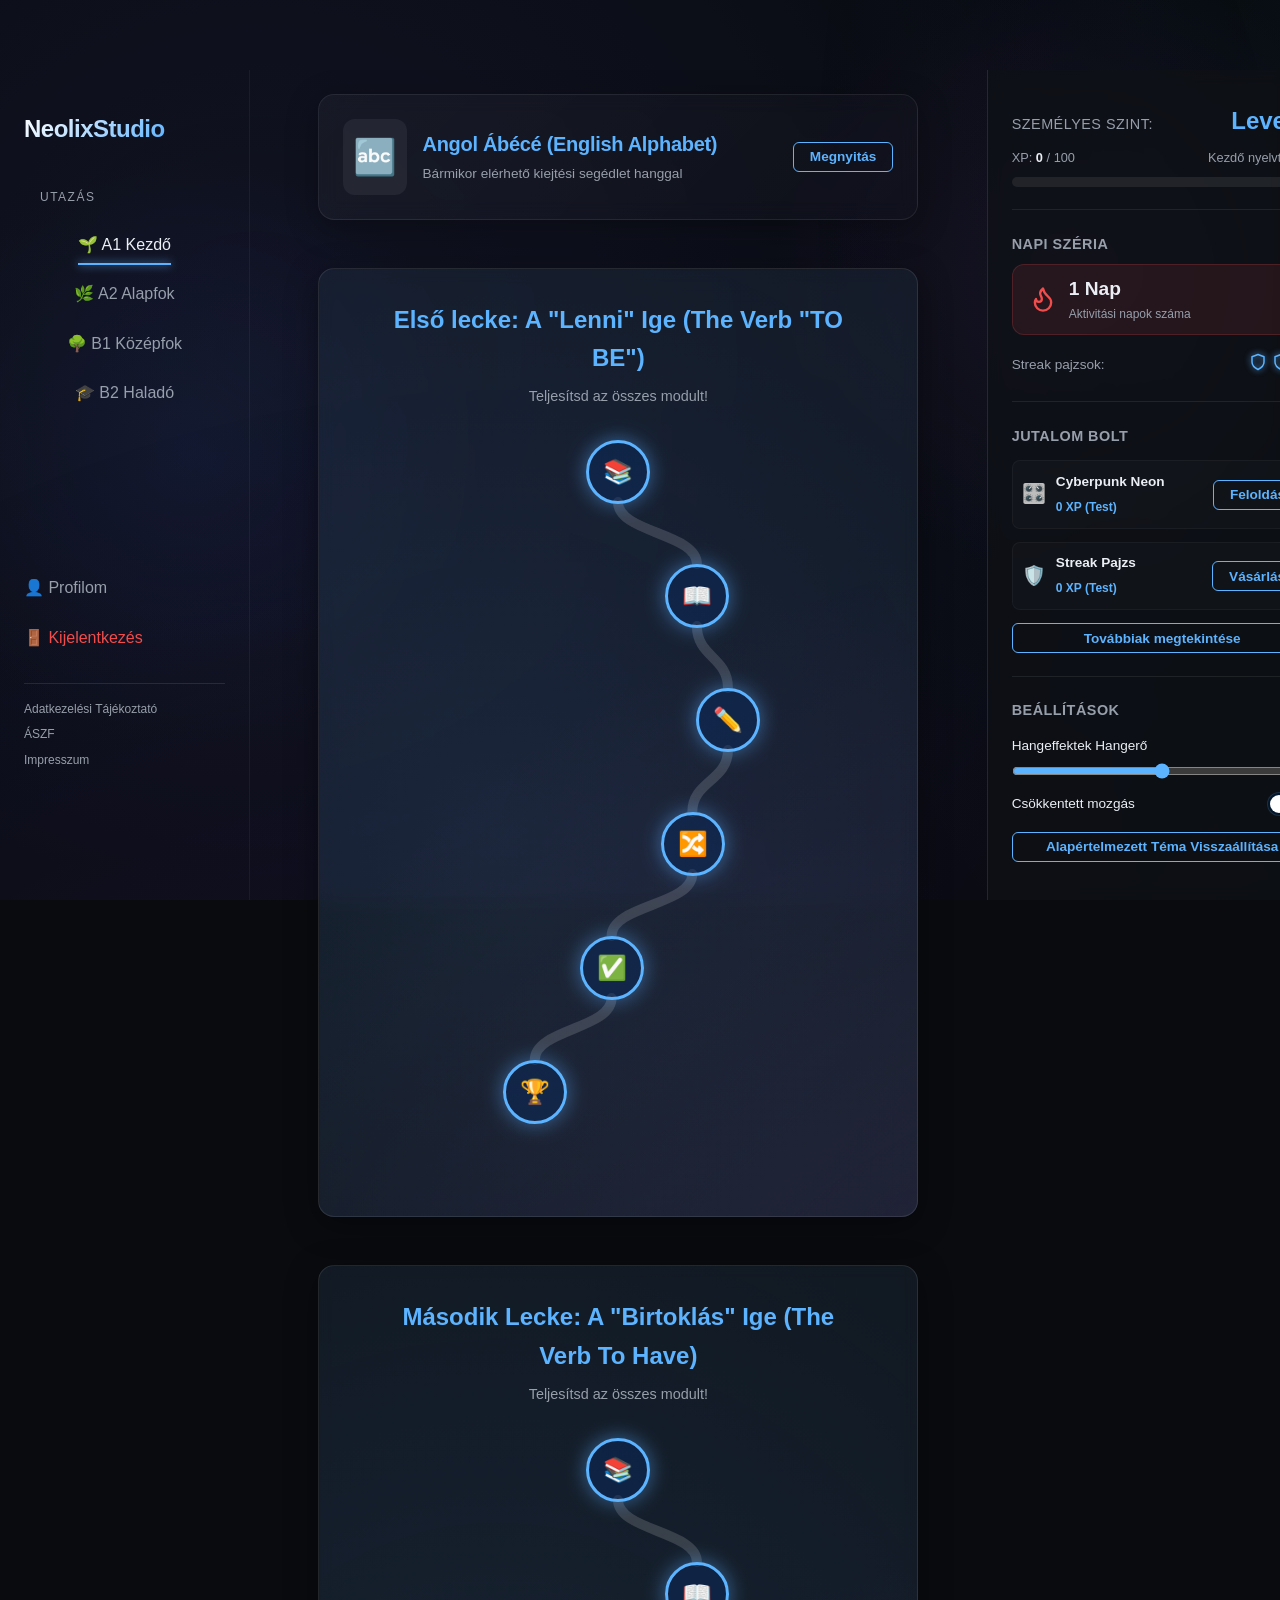
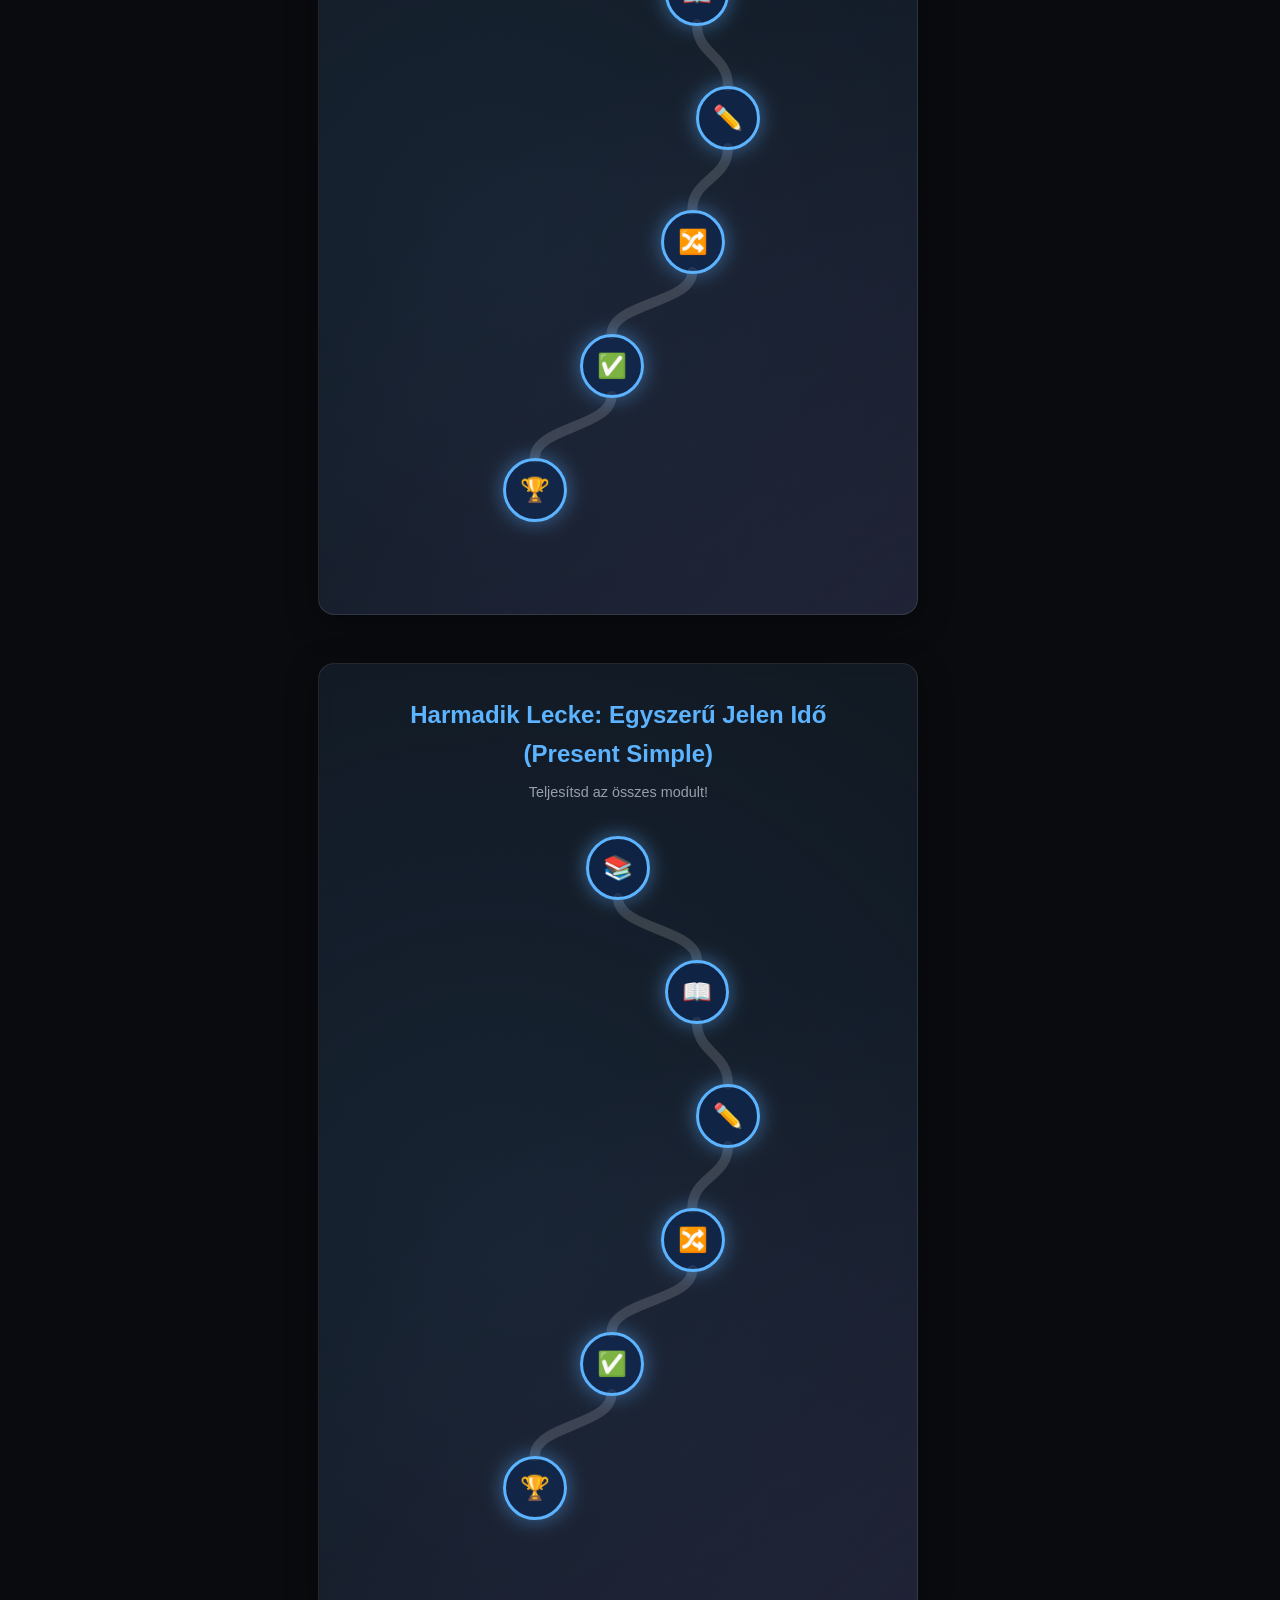
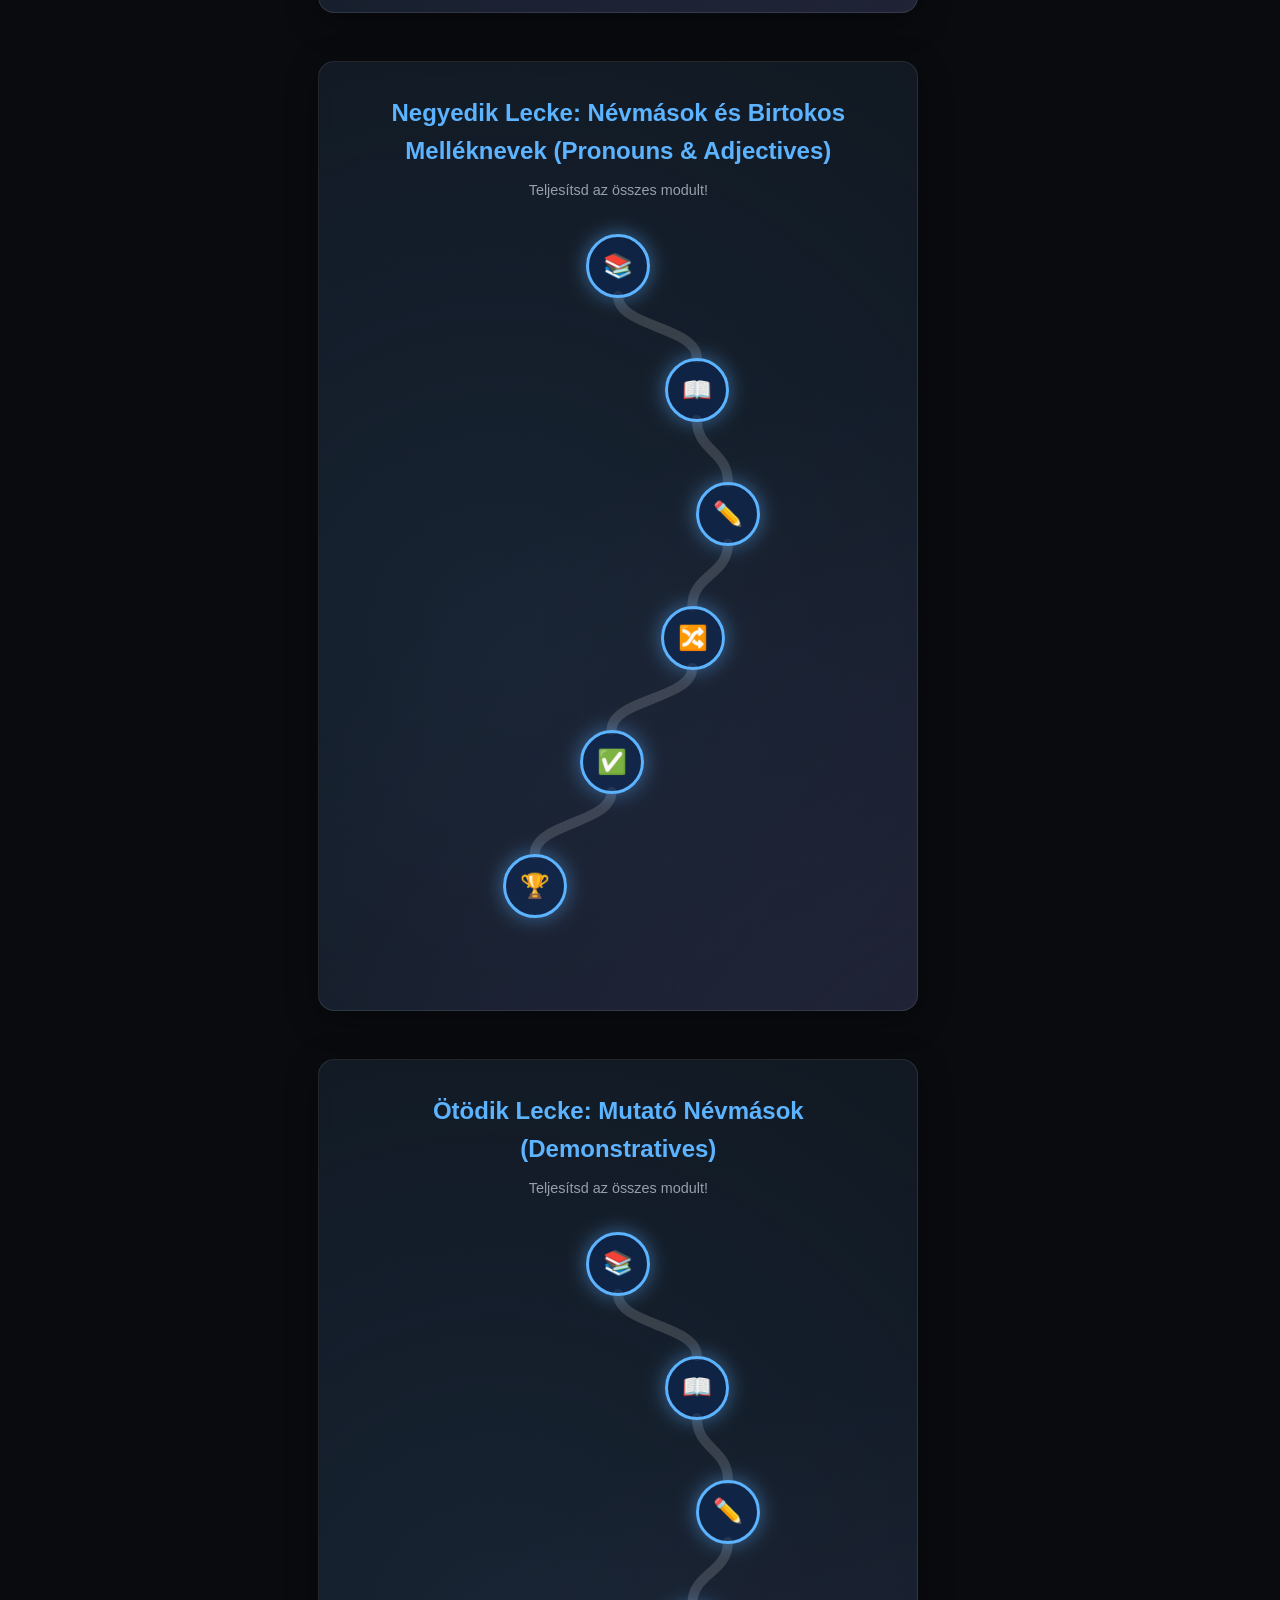
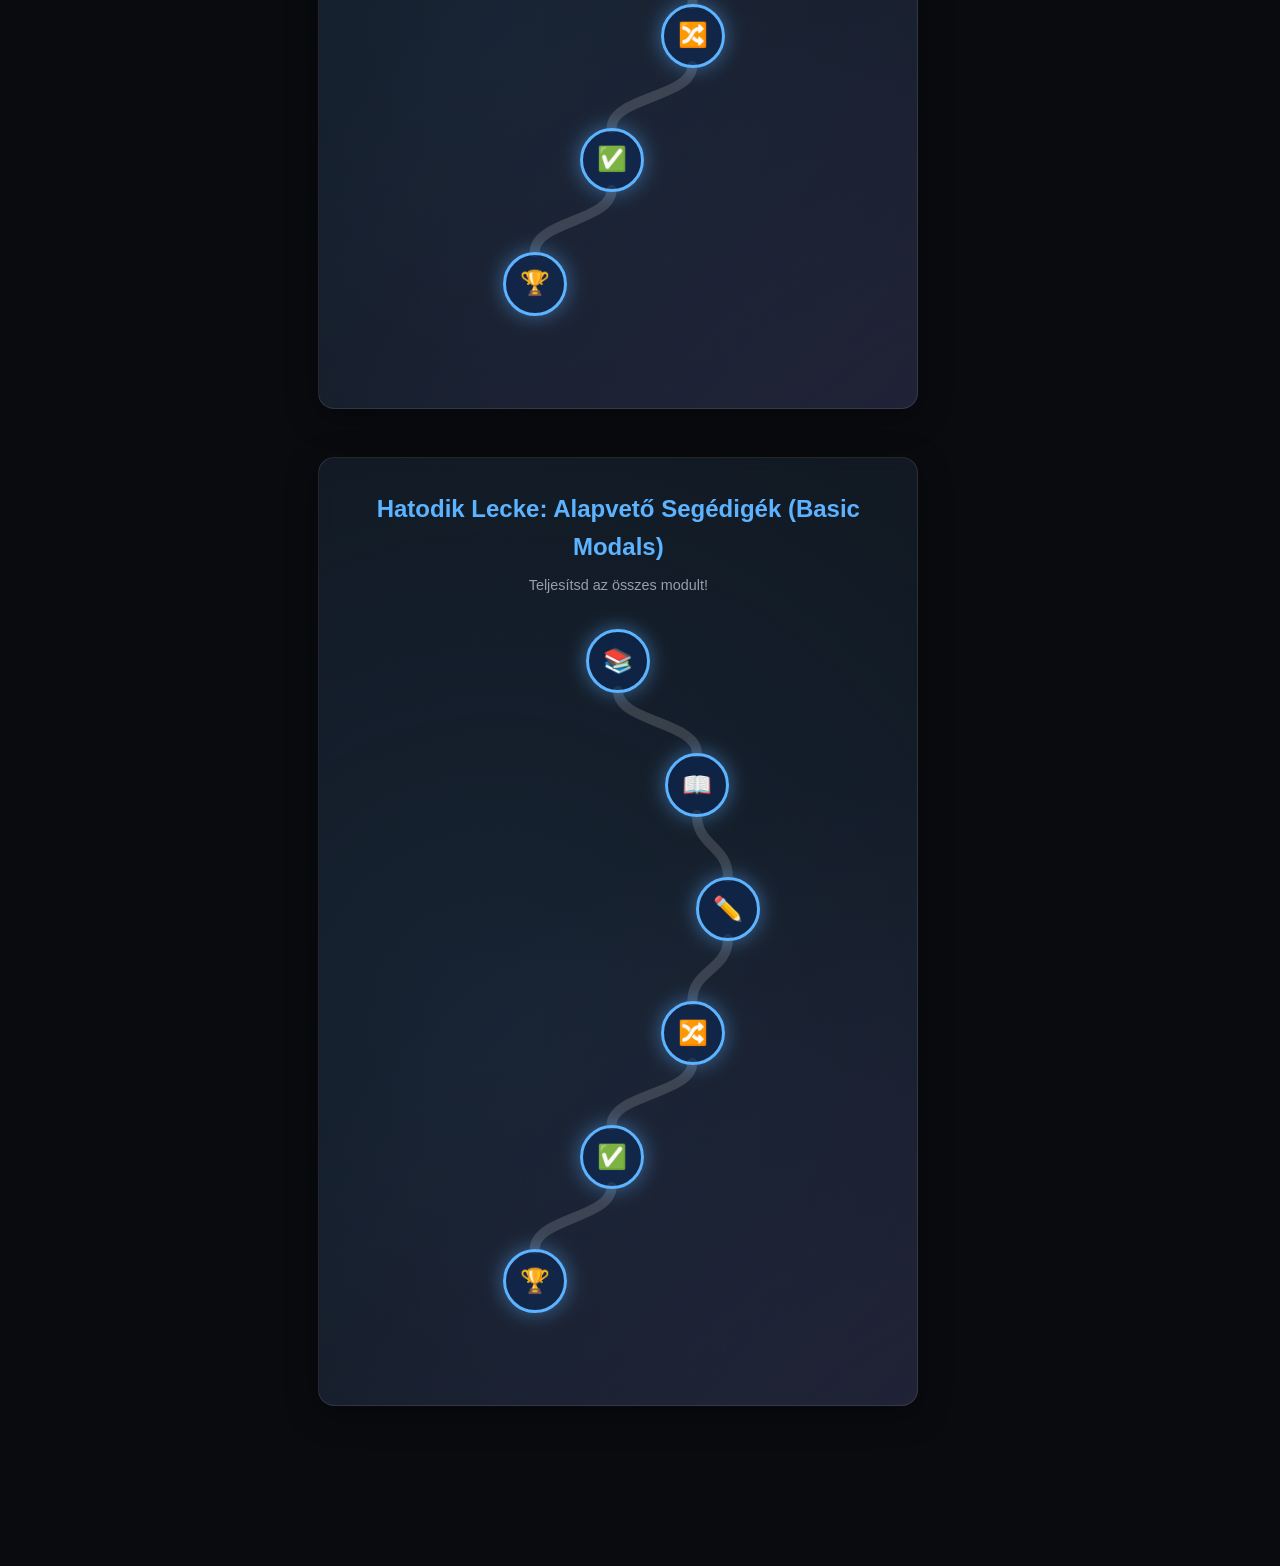
==== commit cb1bda38: "Update dashboard.html (#159)" ====
--- a/dashboard.html
+++ b/dashboard.html
@@ -116,7 +116,7 @@
     
         <!-- C. STATS & CONTROL PANEL RIGHT SIDEBAR -->
         <aside class="dashboard-right-sidebar" aria-label="Statisztikák és Beállítások panel">
-            <div style="display: flex; flex-direction: column; gap: 0.2rem; padding-bottom: 100px;">
+            <div style="display: flex; flex-direction: column; gap: 0.2rem;">
                 <button class="mobile-close-stats-btn" onclick="toggleMobileStatsDrawer(false)">✕ Bezárás</button>
                 <!-- XP és Szint progresszió -->
                 <div class="stats-widget">
@@ -370,6 +370,5 @@
     <script src="js/config.js?v=1.0.9"></script>
     <script src="js/data.js?v=1.0.9"></script>
     <script src="js/nav.js?v=1.0.9"></script>
-    <script src="js/dashboard.js?v=1.1.12"></script>
 </body>
 </html>
--- a/css/dashboard.css
+++ b/css/dashboard.css
@@ -2230,7 +2230,8 @@
     }
     
     .dashboard-right-sidebar {
-        position: relative;
+        position: sticky;
+        top: 70px;
         right: auto;
         width: 100%;
         background: oklch(0.18 0.01 260 / 0.7);
@@ -2240,9 +2241,9 @@
         box-shadow: none;
         padding: 2rem 1.5rem;
         transition: none;
-        height: 100%;
+        height: calc(100vh - 70px);
         z-index: 900;
-        overflow-y: visible;
+        overflow-y: auto;
     }
     
     .mobile-close-stats-btn {
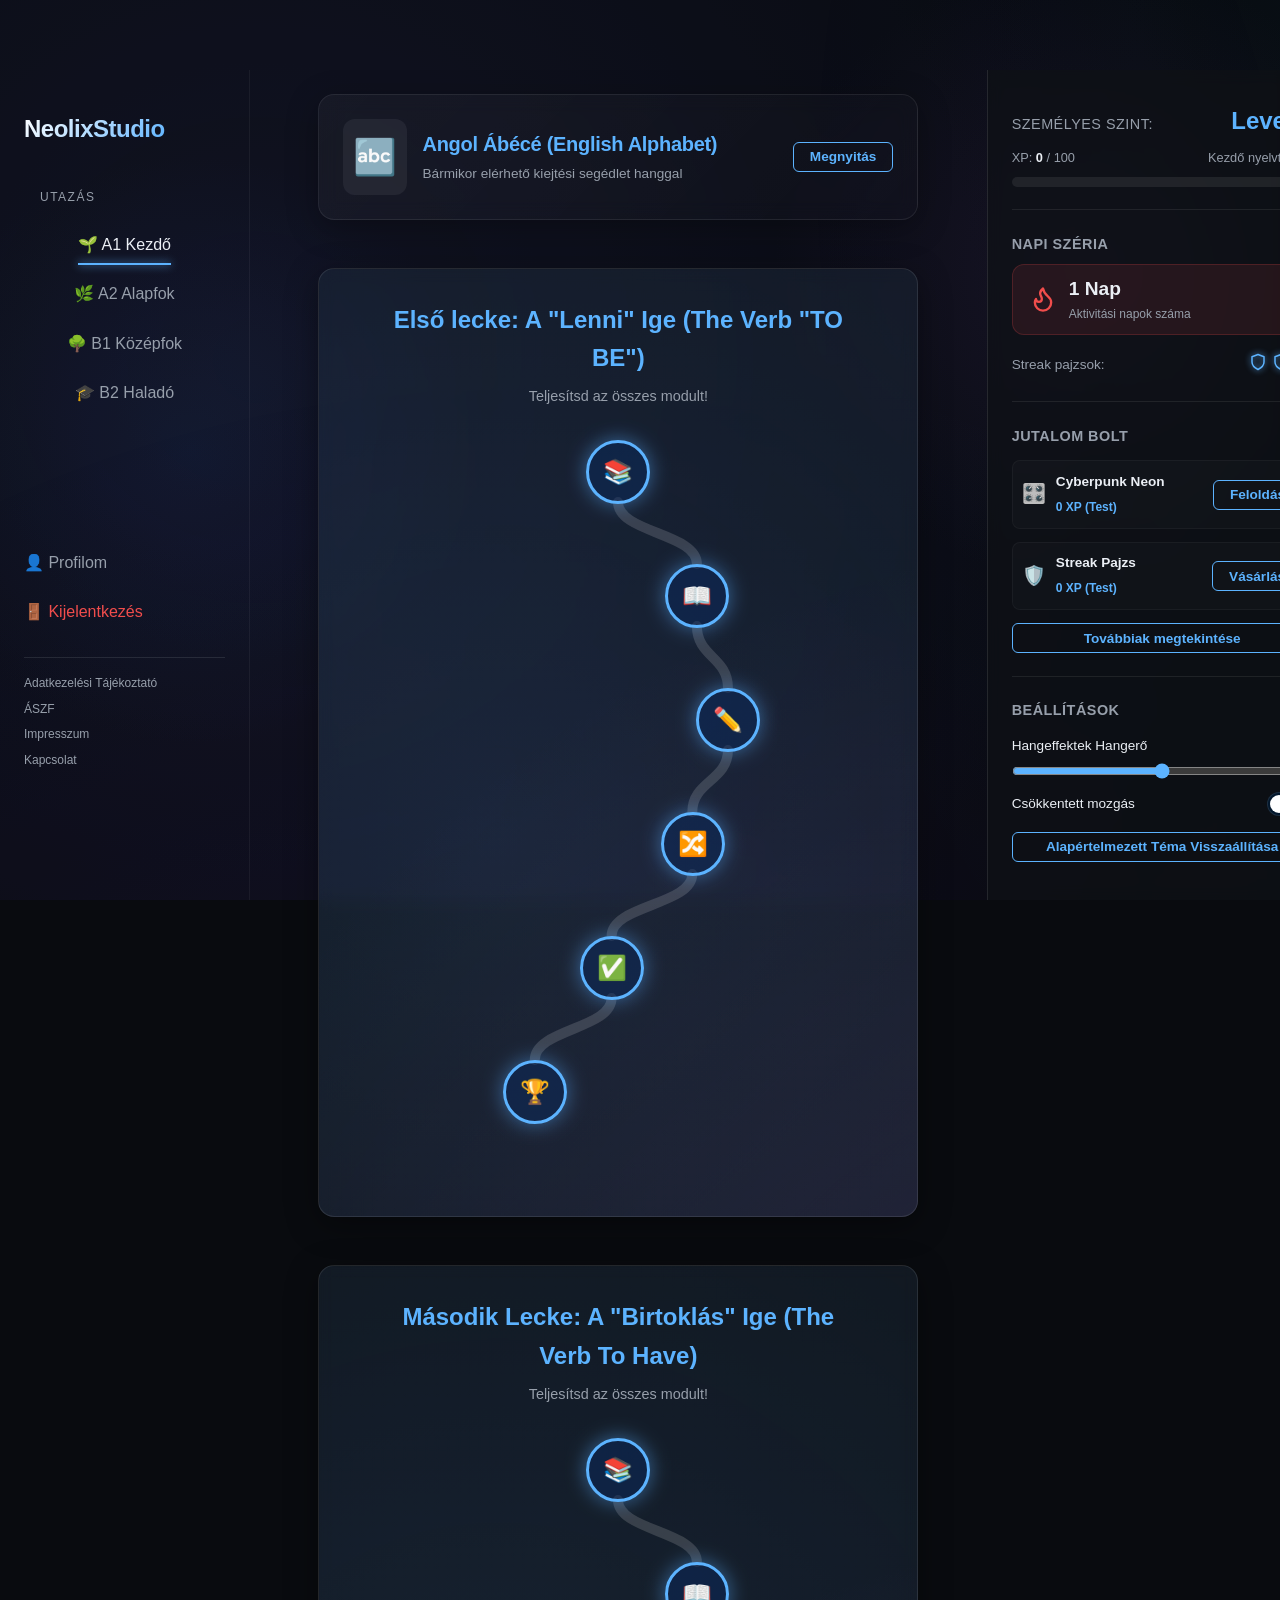
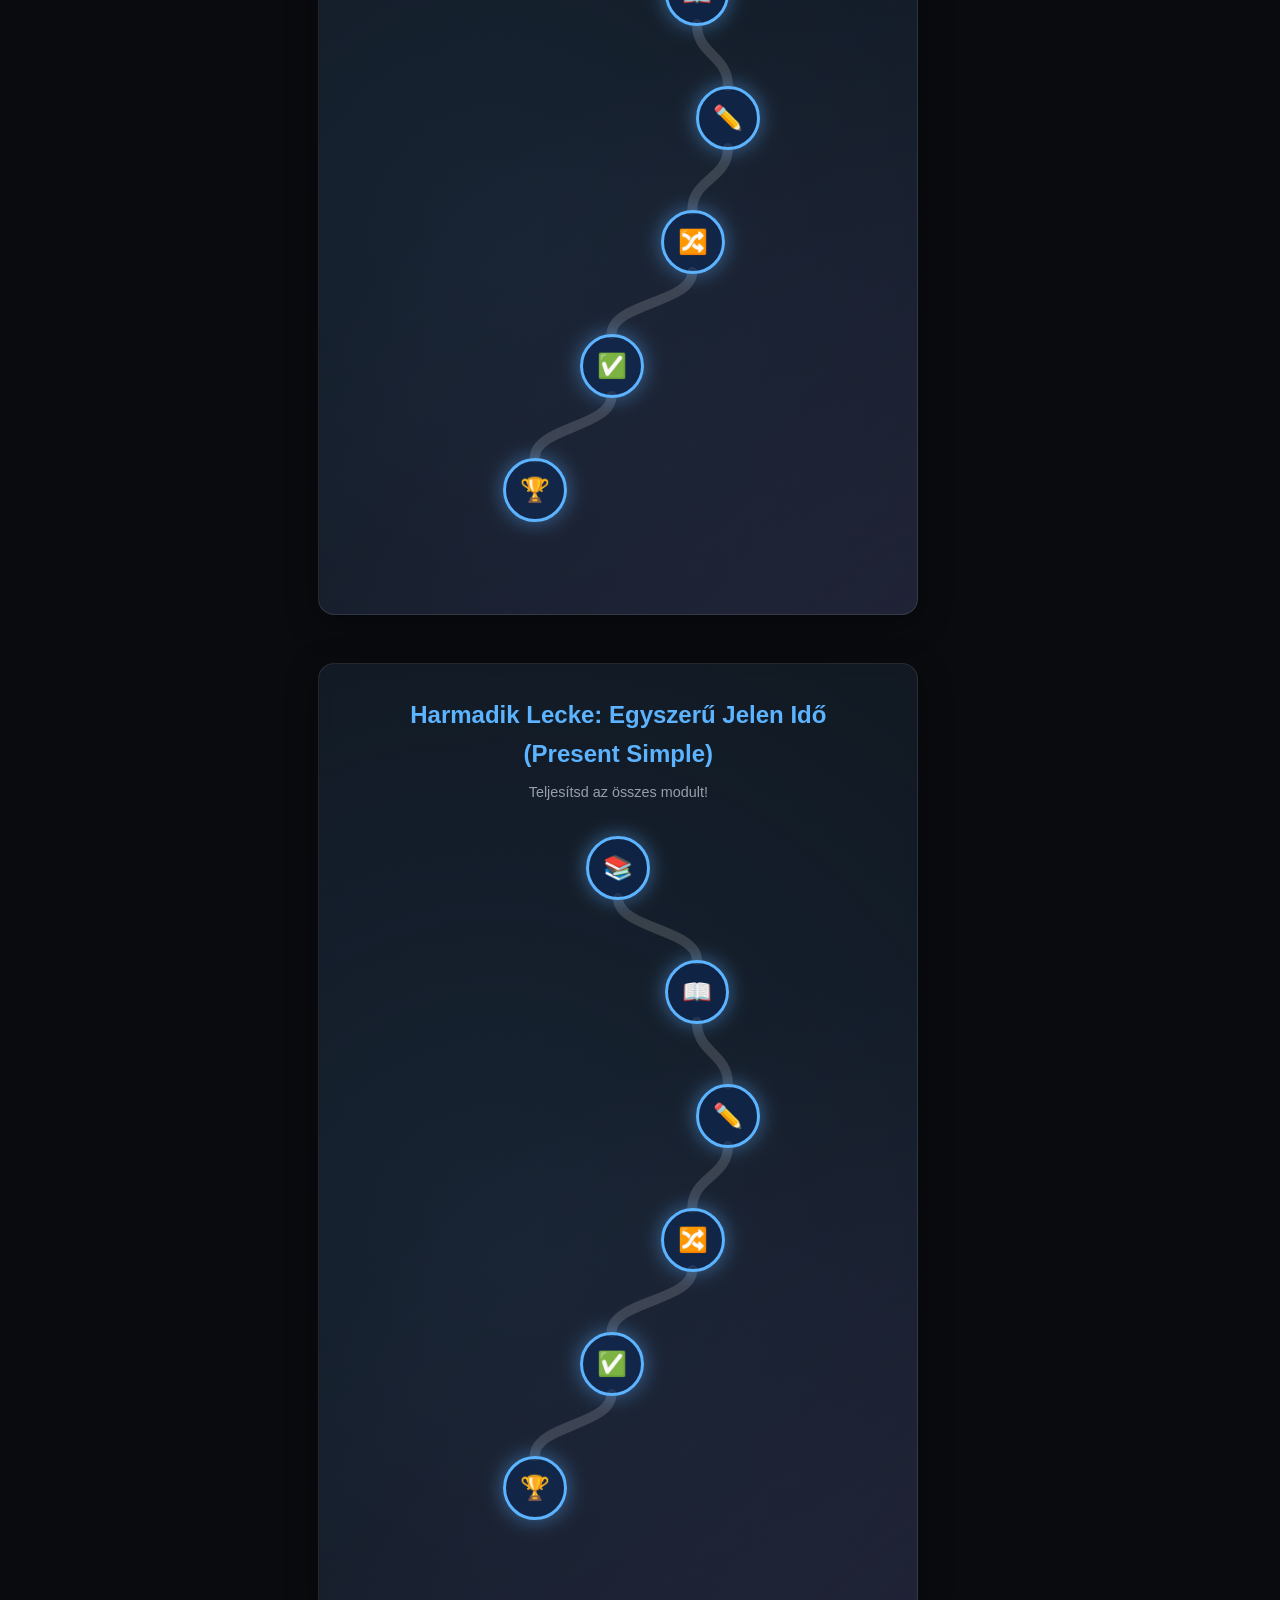
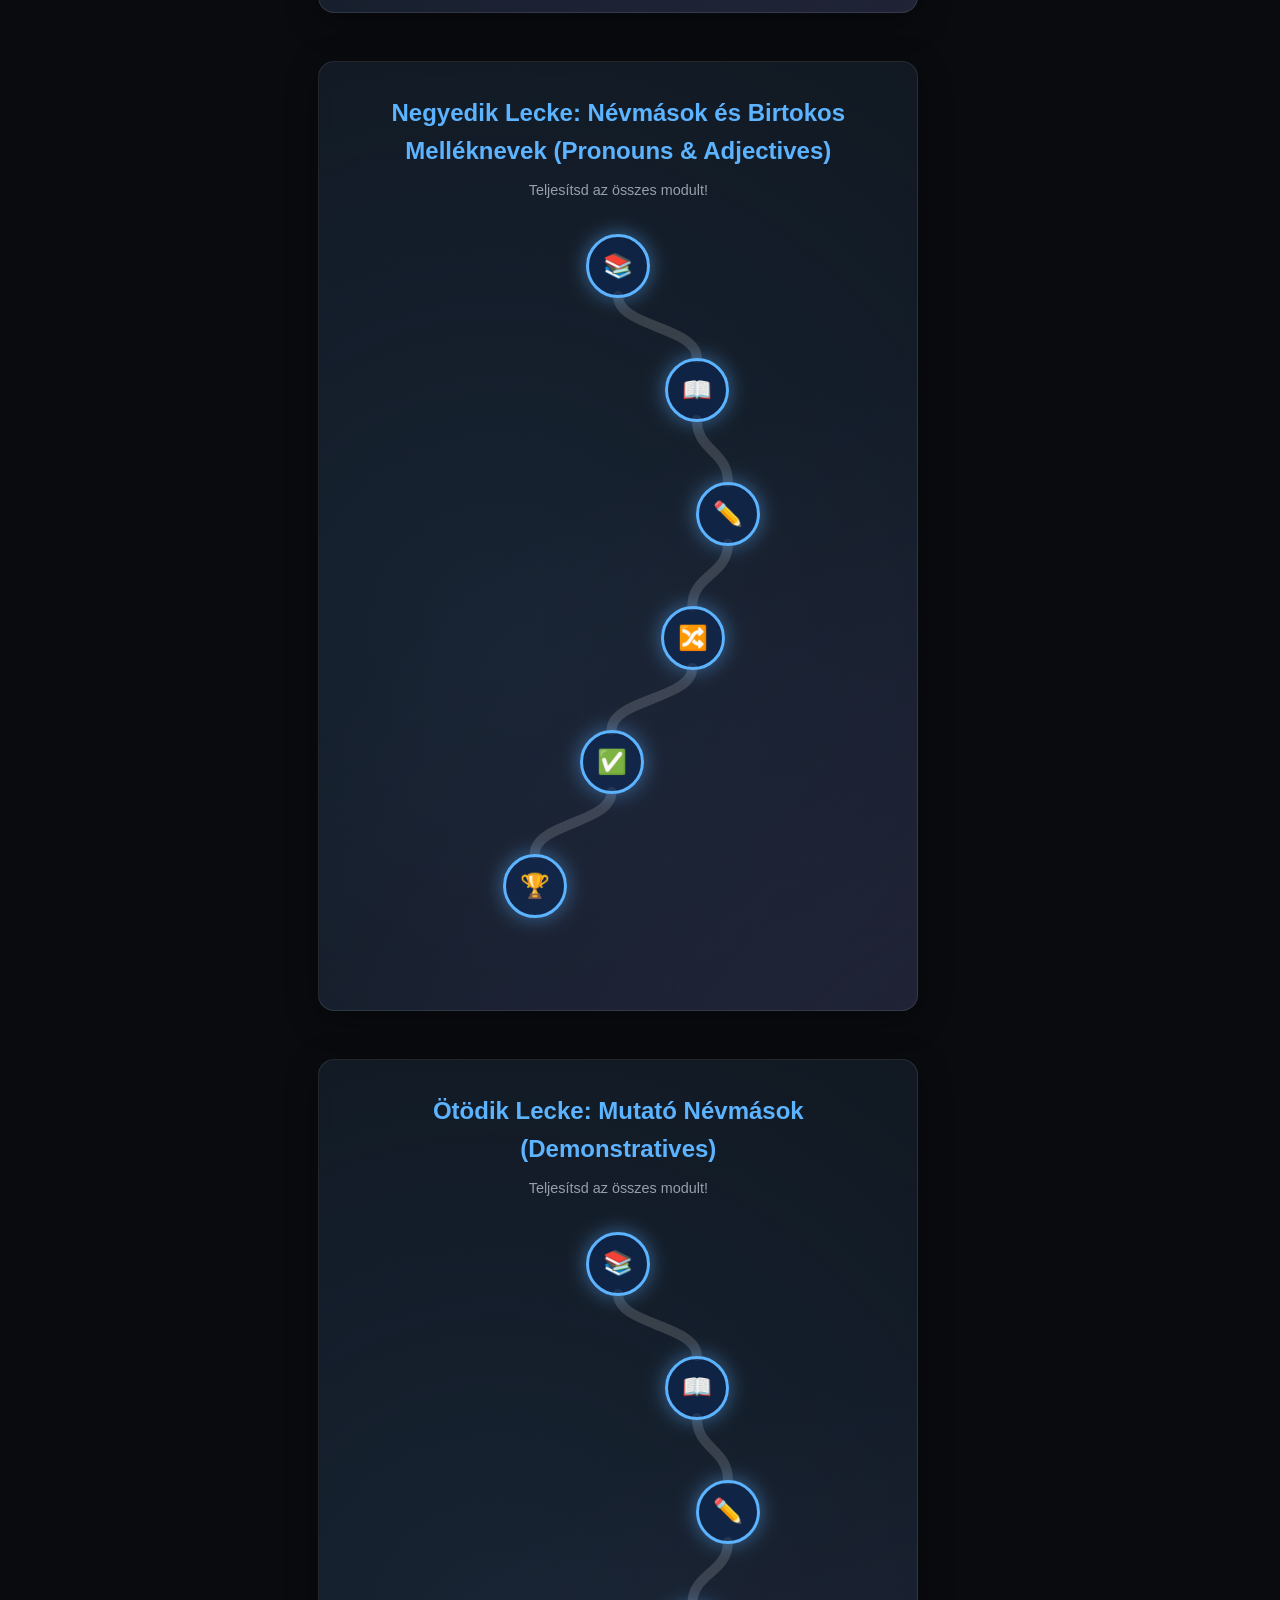
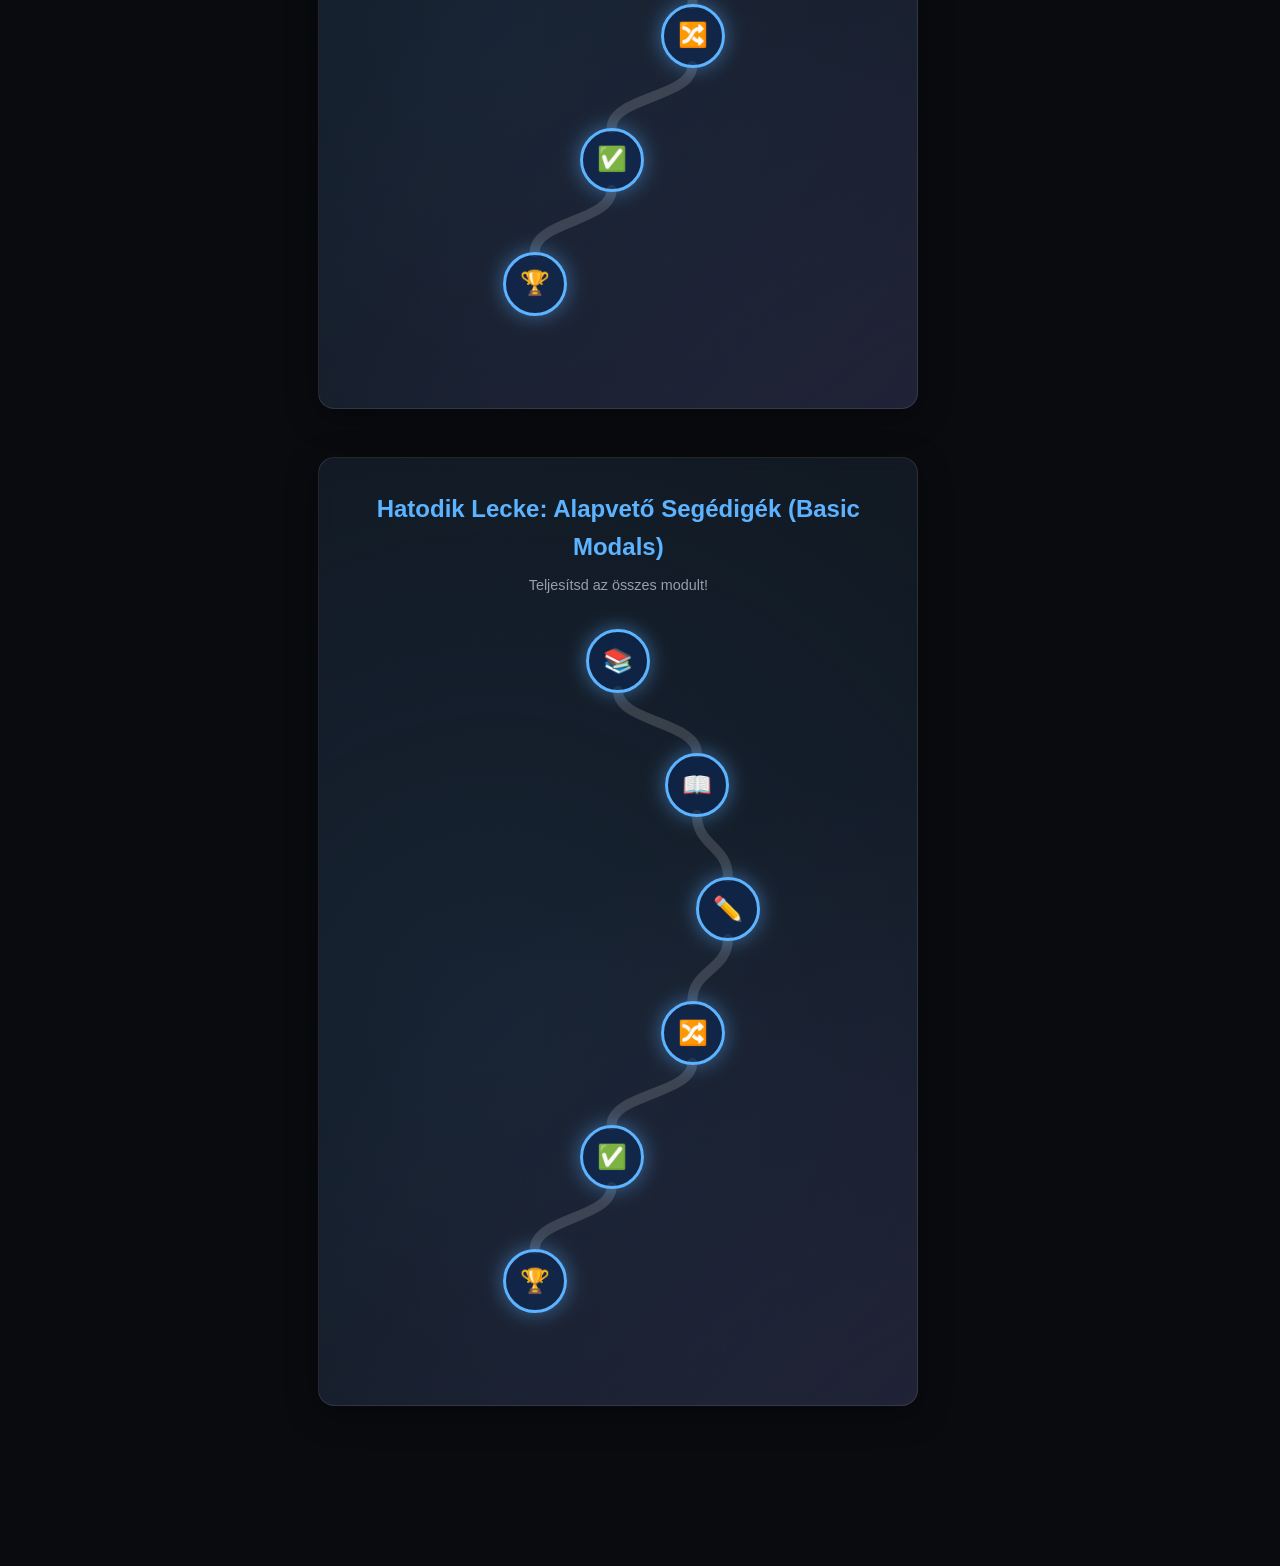
==== commit 5d68fceb: "Contact page and legal update (#171)" ====
--- a/dashboard.html
+++ b/dashboard.html
@@ -43,6 +43,7 @@
                     <a href="privacy-policy.html" target="_blank" style="color: var(--color-text-muted); transition: color var(--transition-base);" onmouseover="this.style.color='var(--color-accent-in)'" onmouseout="this.style.color='var(--color-text-muted)'">Adatkezelési Tájékoztató</a>
                     <a href="terms.html" target="_blank" style="color: var(--color-text-muted); transition: color var(--transition-base);" onmouseover="this.style.color='var(--color-accent-in)'" onmouseout="this.style.color='var(--color-text-muted)'">ÁSZF</a>
                     <a href="impressum.html" target="_blank" style="color: var(--color-text-muted); transition: color var(--transition-base);" onmouseover="this.style.color='var(--color-accent-in)'" onmouseout="this.style.color='var(--color-text-muted)'">Impresszum</a>
+                    <a href="contact.html" target="_blank" style="color: var(--color-text-muted); transition: color var(--transition-base);" onmouseover="this.style.color='var(--color-accent-in)'" onmouseout="this.style.color='var(--color-text-muted)'" onfocus="this.style.color='var(--color-accent-in)'" onblur="this.style.color='var(--color-text-muted)'">Kapcsolat</a>
                 </div>
             </div>
         </aside>
@@ -201,15 +202,16 @@
                     
                     <div style="display: flex; flex-direction: column; margin-bottom: 0.8rem;">
                         <div style="display: flex; justify-content: space-between; align-items: center; margin-bottom: 0.4rem;">
-                            <span style="font-size: 0.85rem; font-weight: 500;">Hangeffektek Hangerő</span>
+                            <label for="sound-slider" style="font-size: 0.85rem; font-weight: 500; cursor: pointer;">Hangeffektek Hangerő</label>
                             <span id="sound-val-display" style="font-size: 0.75rem; color: var(--color-accent-in); font-weight: bold;">50%</span>
                         </div>
                         <input type="range" id="sound-slider" min="0" max="1" step="0.1" value="0.5" oninput="updateVolume(this.value)" style="width: 100%; accent-color: var(--color-accent-in);">
                     </div>
                     
                     <div style="display: flex; align-items: center; justify-content: space-between;">
-                        <span style="font-size: 0.85rem;">Csökkentett mozgás</span>
-                        <label class="switch">
+                        <label for="reduced-motion-toggle" style="font-size: 0.85rem; cursor: pointer;">Csökkentett mozgás</label>
+                        <label class="switch" for="reduced-motion-toggle">
+                            <span style="position: absolute; width: 1px; height: 1px; padding: 0; margin: -1px; overflow: hidden; clip: rect(0, 0, 0, 0); border: 0;">Csökkentett mozgás bekapcsolása</span>
                             <input type="checkbox" id="reduced-motion-toggle" onchange="toggleReducedMotion(this.checked)">
                             <span class="slider round"></span>
                         </label>
@@ -222,28 +224,27 @@
 
     </div>
 
-    <!-- MOBILE BOTTOM NAVIGATION BAR -->
     <nav class="mobile-bottom-bar" aria-label="Mobil navigáció">
-        <a href="#" class="bottom-nav-item" id="mobile-nav-menu" onclick="openMobileDrawer('nav'); return false;">
+        <button type="button" class="bottom-nav-item" id="mobile-nav-menu" onclick="openMobileDrawer('nav')">
             <span class="bottom-nav-icon">☰</span>
             <span>Szintek</span>
-        </a>
-        <a href="#" class="bottom-nav-item active" id="mobile-nav-home" onclick="openMobileDrawer('home'); return false;">
+        </button>
+        <button type="button" class="bottom-nav-item active" id="mobile-nav-home" onclick="openMobileDrawer('home')">
             <span class="bottom-nav-icon">🏠</span>
             <span>Tananyag</span>
-        </a>
-        <a href="#" class="bottom-nav-item" id="mobile-nav-quests" onclick="openMobileDrawer('quests'); return false;">
+        </button>
+        <button type="button" class="bottom-nav-item" id="mobile-nav-quests" onclick="openMobileDrawer('quests')">
             <span class="bottom-nav-icon">🎯</span>
             <span>Küldetések</span>
-        </a>
-        <a href="#" class="bottom-nav-item" id="mobile-nav-stats" onclick="openMobileDrawer('stats'); return false;">
+        </button>
+        <button type="button" class="bottom-nav-item" id="mobile-nav-stats" onclick="openMobileDrawer('stats')">
             <span class="bottom-nav-icon">📊</span>
             <span>Statisztika</span>
-        </a>
-        <a href="#" class="bottom-nav-item" id="mobile-nav-profile" onclick="openMobileDrawer('profile'); return false;">
+        </button>
+        <button type="button" class="bottom-nav-item" id="mobile-nav-profile" onclick="openMobileDrawer('profile')">
             <span class="bottom-nav-icon">👤</span>
             <span>Profil</span>
-        </a>
+        </button>
     </nav>
 
     <!-- ANIMATED WIP MODAL OVERLAY BOX FOR DASHBOARD -->
@@ -279,7 +280,7 @@
 
     <!-- PROFILE MODAL -->
     <div id="profile-modal" class="modal-overlay" aria-hidden="true" onclick="if(event.target===this)this.classList.remove('is-active')">
-        <div class="modal-content drawer-modal-content glass-panel profile-glass-panel" onclick="event.stopPropagation()">
+        <div class="modal-content drawer-modal-content glass-panel profile-glass-panel">
             <button id="close-profile-btn" class="btn-close-icon" aria-label="Bezárás" onclick="document.getElementById('profile-modal').classList.remove('is-active')">✕</button>
             <h2 class="profile-title">👤 Profilom</h2>
             
@@ -305,7 +306,7 @@
                         <div class="input-group">
                             <label for="new-password">Új jelszó 
                                 <div class="tooltip-container" onclick="event.preventDefault();">
-                                    <span class="info-tooltip" tabindex="0">ⓘ</span>
+                                    <button type="button" class="info-tooltip" aria-label="Jelszó követelmények információ">ⓘ</button>
                                     <div class="custom-tooltip">Minimum 8, maximum 16 karakter. Tartalmaznia kell: kisbetűt, nagybetűt, számot és speciális karaktert.</div>
                                 </div>
                             </label>
@@ -359,8 +360,8 @@
     </div>
 
     <!-- IMAGE LIGHTBOX MODAL -->
-    <div id="image-lightbox" class="modal-overlay" aria-hidden="true" onclick="closeLightbox(event)">
-        <div class="lightbox-content" style="position: relative; max-width: 90vw; max-height: 90vh; display: flex; justify-content: center; align-items: center;" onclick="event.stopPropagation()">
+    <div id="image-lightbox" class="modal-overlay" aria-hidden="true" onclick="if(event.target===this)closeLightbox(event)">
+        <div class="lightbox-content" style="position: relative; max-width: 90vw; max-height: 90vh; display: flex; justify-content: center; align-items: center;">
             <button id="close-lightbox-btn" class="btn-close-icon" aria-label="Bezárás" style="position: absolute; top: -15px; right: -15px; background: oklch(0.2 0.05 250); border: 2px solid oklch(1 0 0 / 0.1); border-radius: 50%; width: 40px; height: 40px; display: flex; justify-content: center; align-items: center; cursor: pointer; color: white; font-size: 1.2rem; box-shadow: 0 4px 15px rgba(0,0,0,0.5);" onclick="closeLightbox(event)">✕</button>
             <img id="lightbox-img" src="" alt="Nagyított kép" style="max-width: 100%; max-height: 85vh; border-radius: 8px; box-shadow: 0 4px 30px rgba(0,0,0,0.5); object-fit: contain;">
         </div>
--- a/css/main.css
+++ b/css/main.css
@@ -518,3 +518,80 @@
     --color-accent-on: oklch(0.8 0.15 100);
     --color-accent-at: oklch(0.7 0.15 60);
 }
+
+/* Shared Legal & Information Page Layouts */
+.legal-wrapper {
+    max-width: 950px;
+    margin: 100px auto 40px auto;
+    padding: 0 1.5rem;
+}
+.legal-card {
+    background: var(--color-bg-surface);
+    backdrop-filter: blur(12px);
+    -webkit-backdrop-filter: blur(12px);
+    border: var(--glass-border);
+    box-shadow: var(--glass-shadow);
+    border-radius: 20px;
+    padding: 2.5rem;
+    margin-bottom: 2rem;
+}
+.legal-card h1 {
+    font-size: 2.2rem;
+    margin-bottom: 1.5rem;
+    background: linear-gradient(135deg, var(--color-text-main) 30%, var(--color-accent-in));
+    -webkit-background-clip: text;
+    -webkit-text-fill-color: transparent;
+    line-height: 1.2;
+}
+.legal-card h2 {
+    font-size: 1.4rem;
+    margin-top: 2rem;
+    margin-bottom: 1rem;
+    color: var(--color-accent-in);
+    border-bottom: 1px solid oklch(1 0 0 / 0.1);
+    padding-bottom: 0.5rem;
+}
+.legal-card p, .legal-card ul {
+    color: var(--color-text-muted);
+    font-size: 1rem;
+    line-height: 1.7;
+    margin-bottom: 1.2rem;
+}
+.legal-card ul {
+    padding-left: 1.5rem;
+}
+.legal-card li {
+    margin-bottom: 0.5rem;
+}
+.legal-card strong {
+    color: var(--color-text-main);
+}
+.back-link-container {
+    margin-top: 2rem;
+    text-align: center;
+}
+.btn-back {
+    display: inline-block;
+    font-family: var(--font-heading);
+    font-weight: 600;
+    color: #000;
+    background: var(--color-accent-in);
+    padding: 0.75rem 2rem;
+    border-radius: 50px;
+    transition: all var(--transition-base);
+    box-shadow: 0 0 15px oklch(0.75 0.15 250 / 0.3);
+}
+.btn-back:hover {
+    transform: translateY(-2px);
+    box-shadow: 0 0 25px var(--color-accent-in);
+    filter: brightness(1.1);
+}
+
+@media (max-width: 768px) {
+    .legal-card {
+        padding: 1.5rem;
+    }
+    .legal-card h1 {
+        font-size: 1.8rem;
+    }
+}
--- a/css/dashboard.css
+++ b/css/dashboard.css
@@ -1703,6 +1703,10 @@
     font-weight: bold;
     cursor: help;
     margin-left: 0.3rem;
+    border: none;
+    padding: 0;
+    line-height: 1;
+    font-family: inherit;
 }
 
 .error-msg {
@@ -1920,6 +1924,10 @@
     padding: 0.5rem;
     min-width: 64px;
     min-height: 44px;
+    background: transparent;
+    border: none;
+    font-family: inherit;
+    cursor: pointer;
 }
 
 .bottom-nav-item.active,
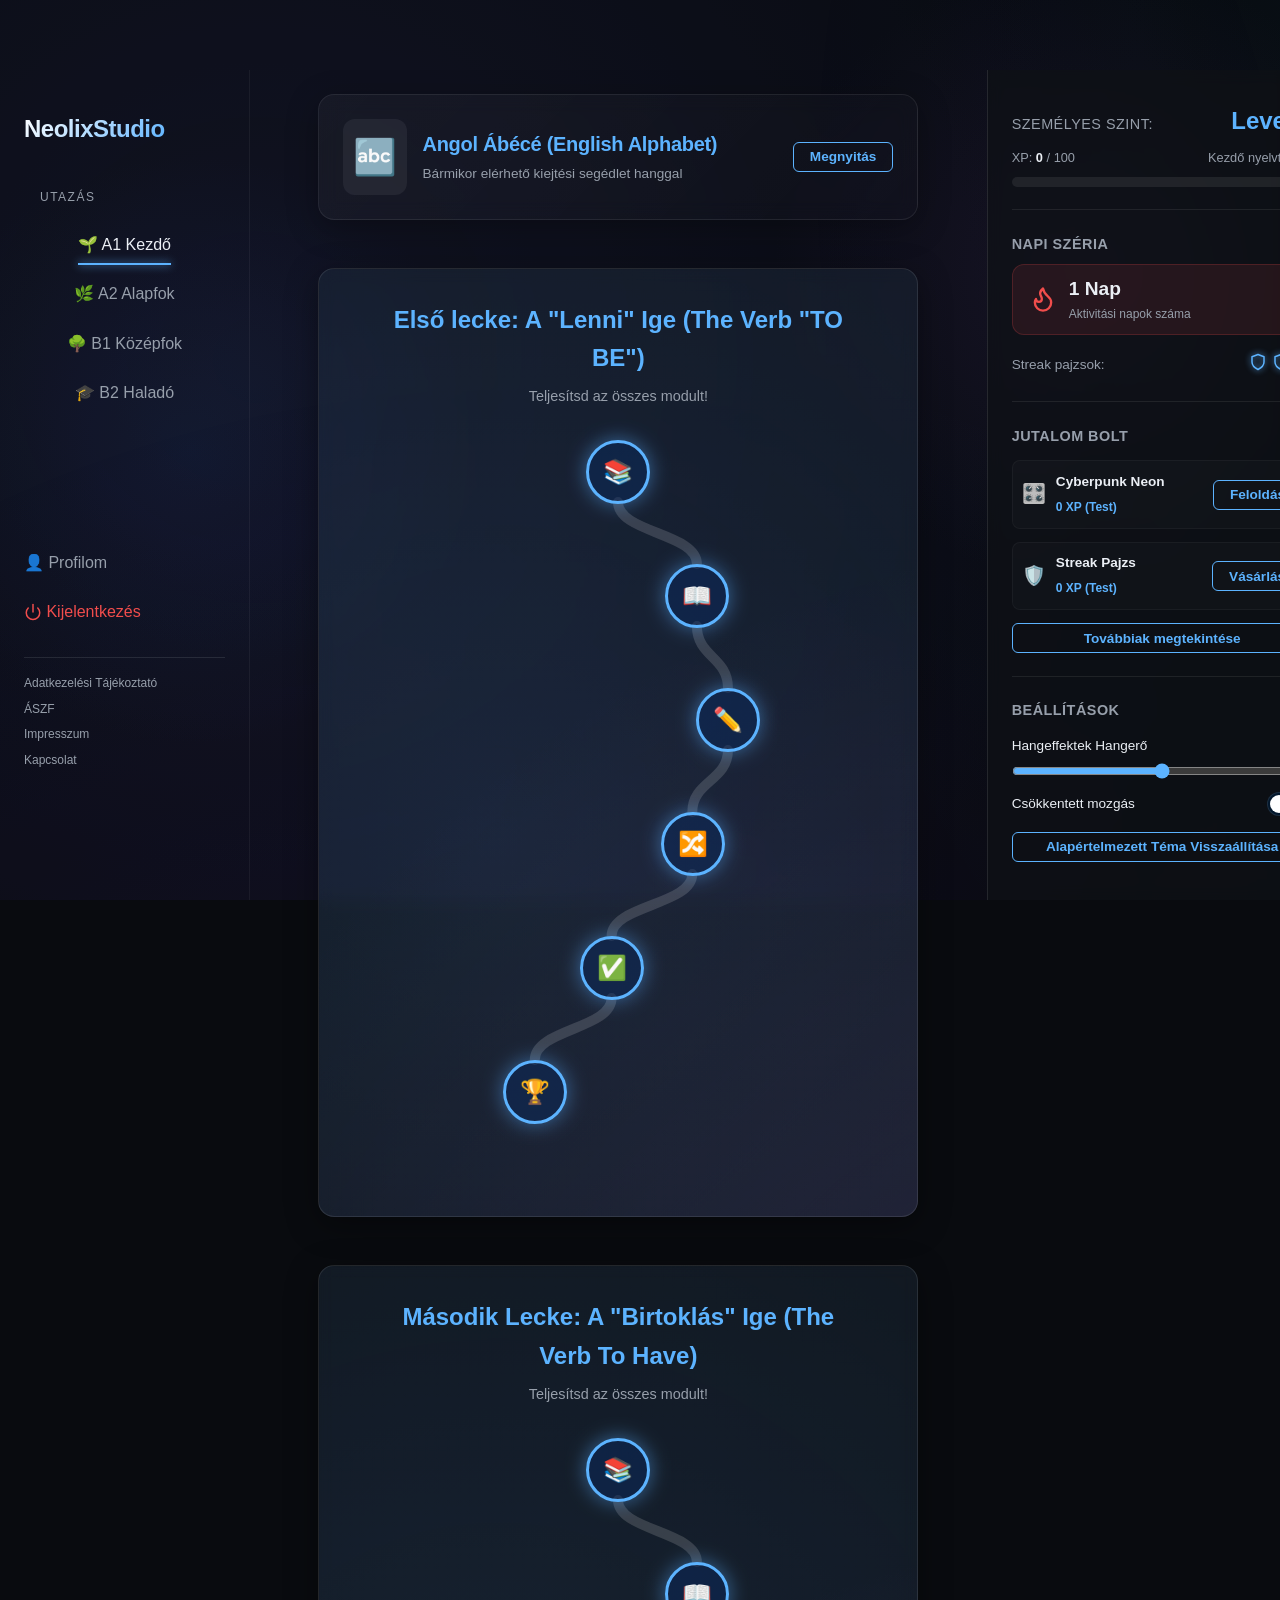
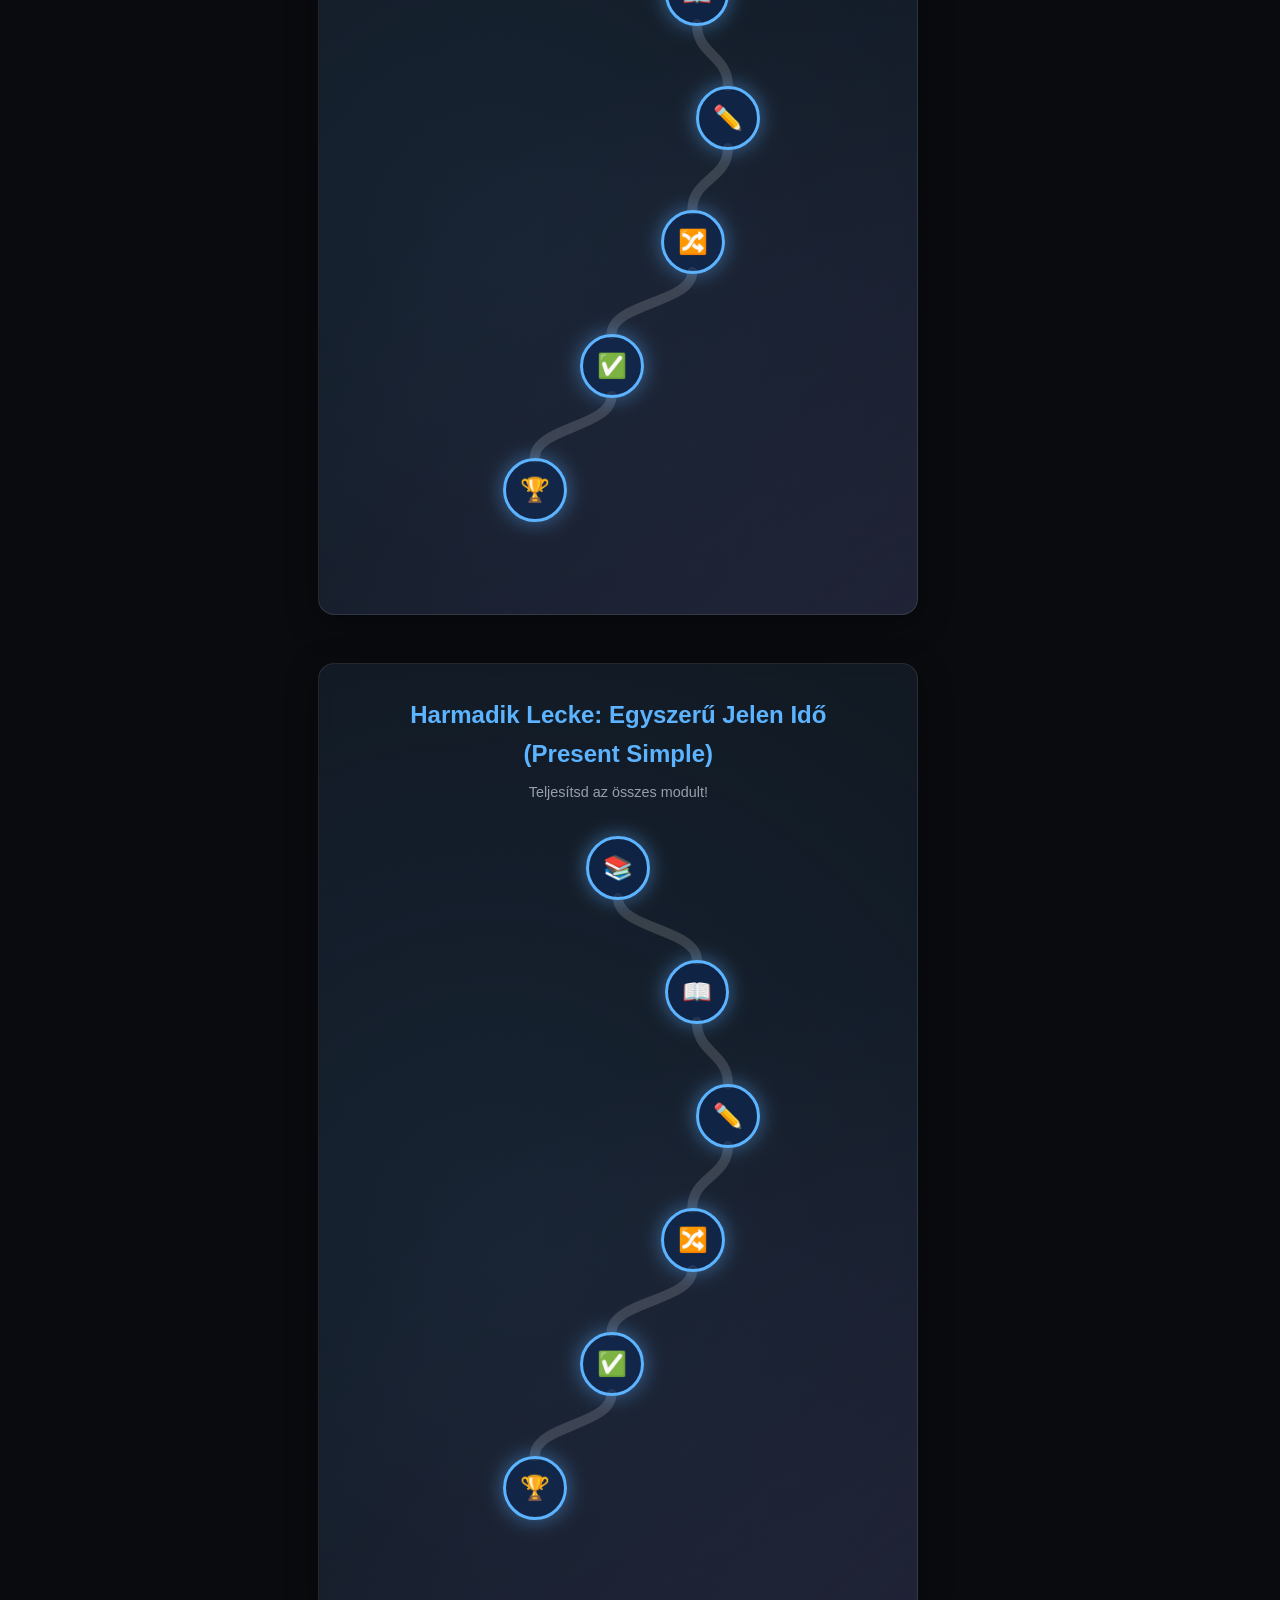
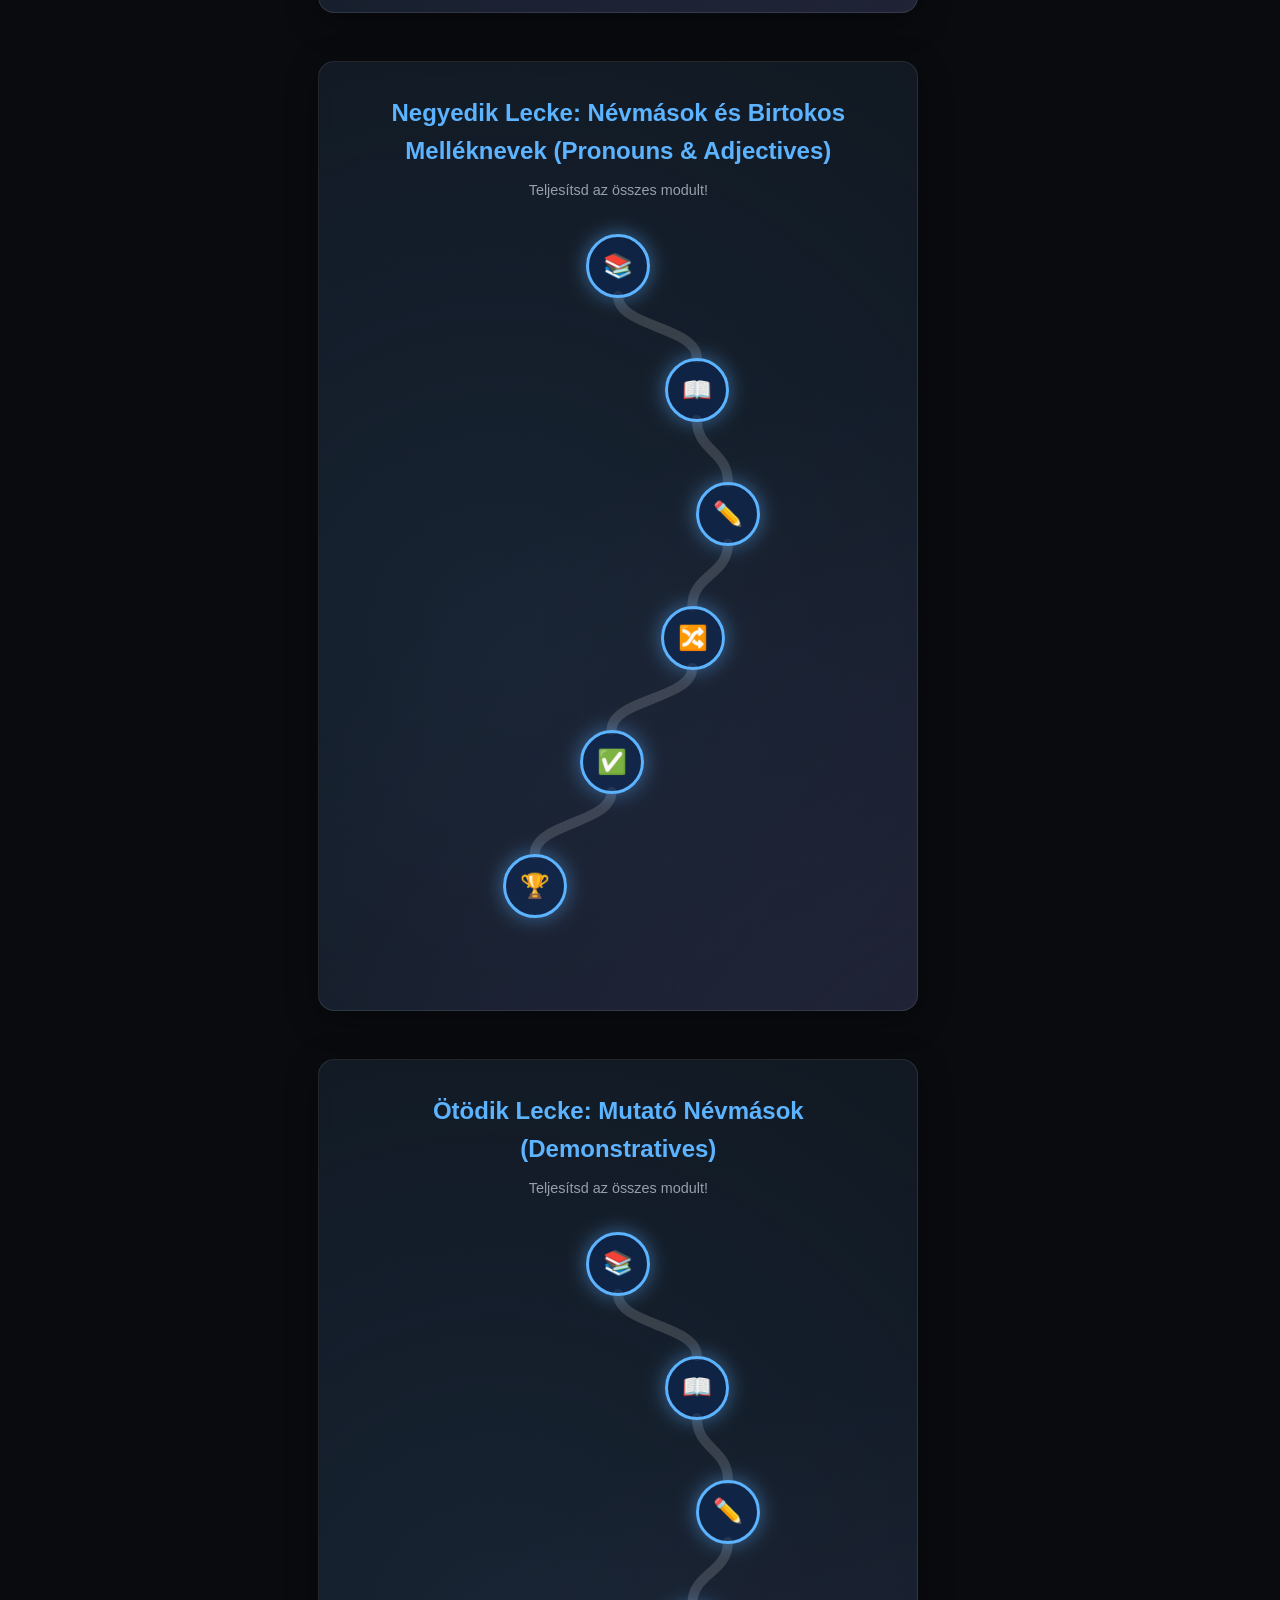
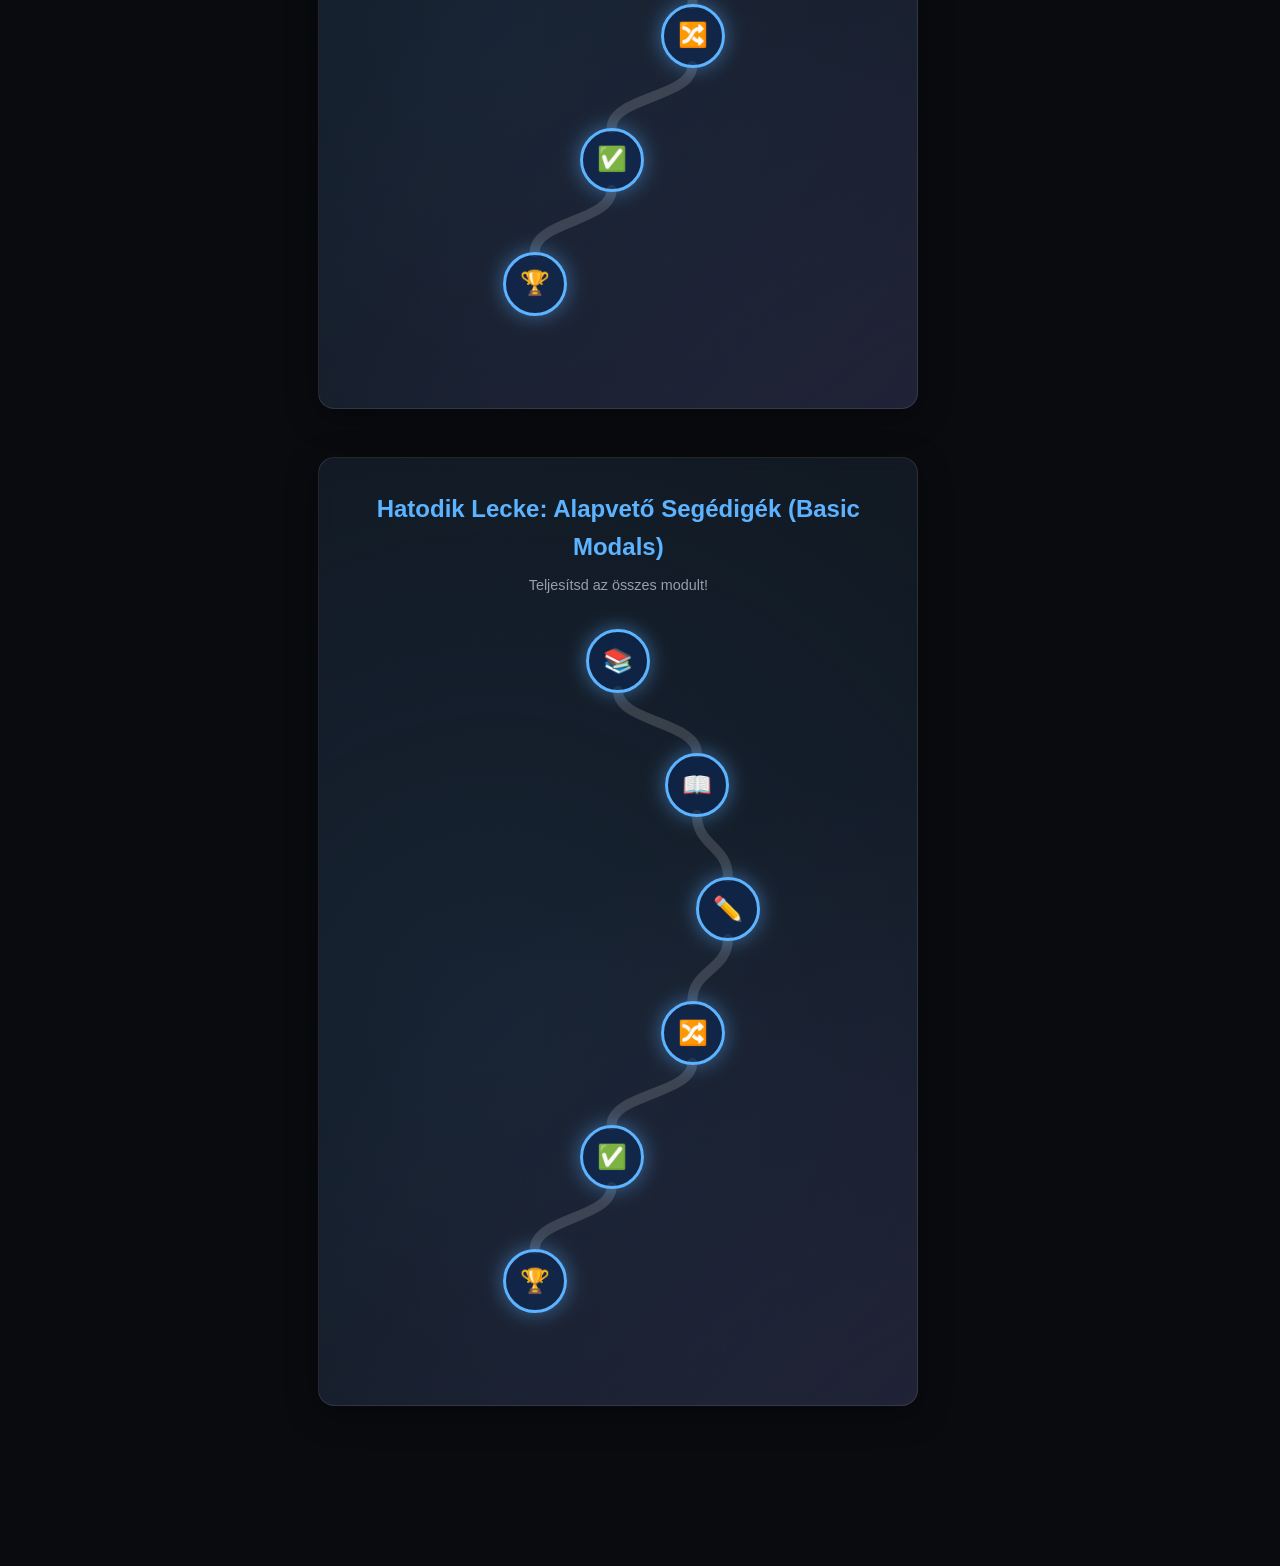
==== commit 1a19c017: "Merge branch 'develop' into emil-notifications-logic-and-template Signed-off-by: TheNeolix <49830886" ====
--- a/dashboard.html
+++ b/dashboard.html
@@ -37,7 +37,7 @@
             <div class="sidebar-footer" style="margin-top: 2rem;">
                 <ul style="list-style: none; padding: 0; margin: 0; display: flex; flex-direction: column; gap: 0.5rem;">
                     <li><a href="#" class="nav-link left-nav-link" id="user-profile-btn"><span class="nav-icon">👤</span> Profilom</a></li>
-                    <li><a href="index.html" class="nav-link left-nav-link" style="color: var(--color-error);"><span class="nav-icon">🚪</span> Kijelentkezés</a></li>
+                    <li><a href="index.html" id="logout-btn" class="nav-link left-nav-link" style="color: var(--color-error);"><span class="nav-icon"><svg width="18" height="18" viewBox="0 0 24 24" fill="none" stroke="currentColor" stroke-width="2" stroke-linecap="round" stroke-linejoin="round" style="vertical-align: middle; position: relative; top: -1px;"><path d="M18.36 6.64a9 9 0 1 1-12.73 0"></path><line x1="12" y1="2" x2="12" y2="12"></line></svg></span> Kijelentkezés</a></li>
                 </ul>
                 <div style="margin-top: 1.5rem; padding-top: 1rem; border-top: 1px solid oklch(1 0 0 / 0.1); font-size: 0.75rem; display: flex; flex-direction: column; gap: 0.4rem;">
                     <a href="privacy-policy.html" target="_blank" style="color: var(--color-text-muted); transition: color var(--transition-base);" onmouseover="this.style.color='var(--color-accent-in)'" onmouseout="this.style.color='var(--color-text-muted)'">Adatkezelési Tájékoztató</a>
--- a/css/main.css
+++ b/css/main.css
@@ -595,3 +595,32 @@
         font-size: 1.8rem;
     }
 }
+
+/* Hungarian flag vertical text gradient with scrolling animation */
+@keyframes scrollGradient {
+    0% {
+        background-position: 0% 100%;
+    }
+    100% {
+        background-position: 0% 0%;
+    }
+}
+
+.hungarian-gradient-text,
+.hero-title.hungarian-gradient-text {
+    background: linear-gradient(
+        to bottom,
+        #C8102E 0%, #C8102E 17.5%, 
+        #FFFFFF 17.5%, #FFFFFF 32.5%, 
+        #43B02A 32.5%, #43B02A 50%,
+        #C8102E 50%, #C8102E 67.5%, 
+        #FFFFFF 67.5%, #FFFFFF 82.5%, 
+        #43B02A 82.5%, #43B02A 100%
+    );
+    background-size: 100% 200%;
+    -webkit-background-clip: text;
+    background-clip: text;
+    -webkit-text-fill-color: transparent;
+    color: #FFFFFF; /* Fallback for older browsers */
+    animation: scrollGradient 8s linear infinite;
+}
